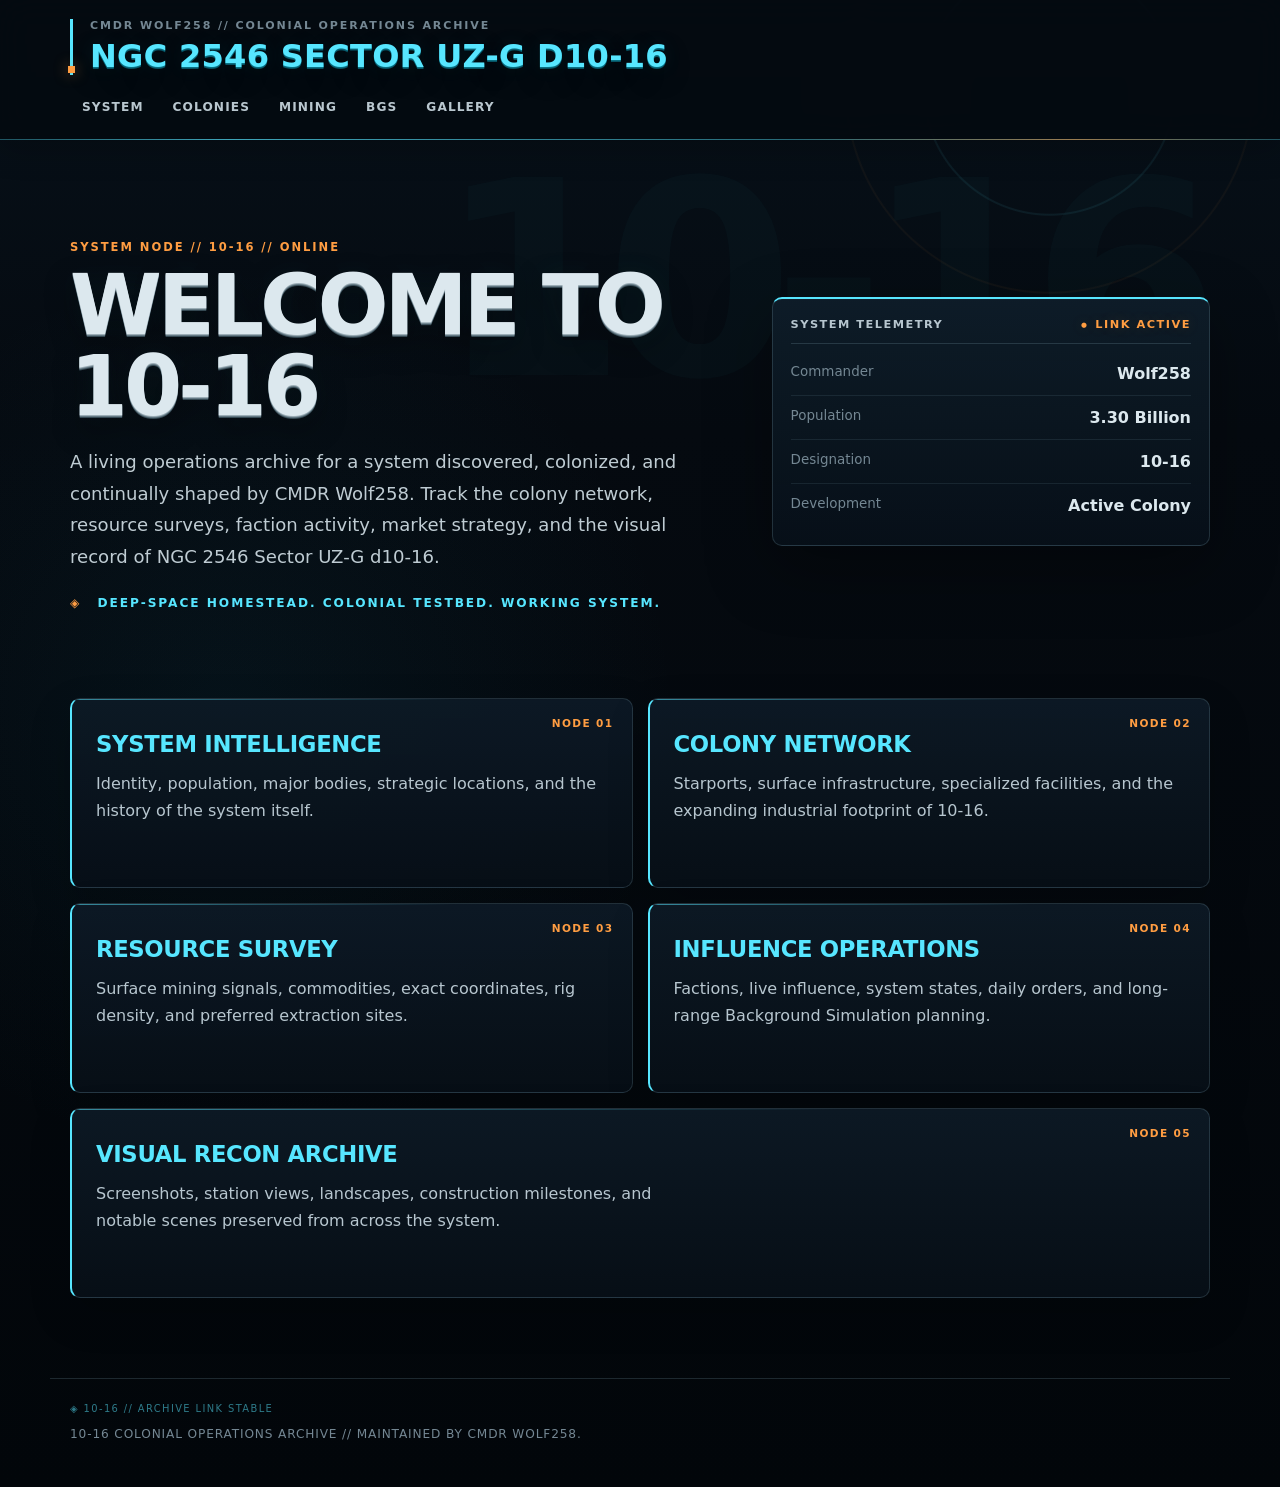
==== index.html @ cb67dd0a "Redesign 10-16 colonial operations archive" ====
<!DOCTYPE html>
<html lang="en">
<head>
  <meta charset="UTF-8">
  <meta name="viewport" content="width=device-width, initial-scale=1.0, viewport-fit=cover">
  <meta name="theme-color" content="#050a10">

  <title>10-16 Colonial Operations Archive</title>

  <link rel="stylesheet" href="styles.css">
</head>

<body class="page-home">

  <header class="site-header">
    <div class="header-inner">

      <div class="title-block">
        <p class="eyebrow">CMDR WOLF258 // COLONIAL OPERATIONS ARCHIVE</p>
        <h1>NGC 2546 Sector UZ-G d10-16</h1>
      </div>

      <nav class="main-nav" aria-label="Primary navigation">
        <a href="system.html">System</a>
        <a href="colonies.html">Colonies</a>
        <a href="mining.html">Mining</a>
        <a href="bgs.html">BGS</a>
        <a href="gallery.html">Gallery</a>
      </nav>

    </div>
  </header>

  <main>

    <section class="hero">

      <div class="hero-copy">
        <p class="section-label">SYSTEM NODE // 10-16 // ONLINE</p>

        <h2>Welcome to 10-16</h2>

        <p class="hero-text">
          A living operations archive for a system discovered, colonized, and
          continually shaped by CMDR Wolf258. Track the colony network,
          resource surveys, faction activity, market strategy, and the visual
          record of NGC 2546 Sector UZ-G d10-16.
        </p>

        <p class="hero-subline">
          Deep-space homestead. Colonial testbed. Working system.
        </p>
      </div>

      <div class="system-panel">

        <div class="panel-heading">
          <span>System Telemetry</span>
          <span class="status-indicator">LINK ACTIVE</span>
        </div>

        <div class="system-stats">

          <div class="stat">
            <span class="stat-label">Commander</span>
            <span class="stat-value">Wolf258</span>
          </div>

          <div class="stat">
            <span class="stat-label">Population</span>
            <span class="stat-value live-population">Loading...</span>
          </div>

          <div class="stat">
            <span class="stat-label">Designation</span>
            <span class="stat-value">10-16</span>
          </div>

          <div class="stat">
            <span class="stat-label">Development</span>
            <span class="stat-value">Active Colony</span>
          </div>

        </div>

      </div>

    </section>

    <section class="archive-grid" aria-label="Archive sections">

      <a class="archive-card" href="system.html">
        <span class="card-code">NODE 01</span>
        <h3>System Intelligence</h3>
        <p>
          Identity, population, major bodies, strategic locations, and the
          history of the system itself.
        </p>
      </a>

      <a class="archive-card" href="colonies.html">
        <span class="card-code">NODE 02</span>
        <h3>Colony Network</h3>
        <p>
          Starports, surface infrastructure, specialized facilities, and the
          expanding industrial footprint of 10-16.
        </p>
      </a>

      <a class="archive-card" href="mining.html">
        <span class="card-code">NODE 03</span>
        <h3>Resource Survey</h3>
        <p>
          Surface mining signals, commodities, exact coordinates, rig density,
          and preferred extraction sites.
        </p>
      </a>

      <a class="archive-card" href="bgs.html">
        <span class="card-code">NODE 04</span>
        <h3>Influence Operations</h3>
        <p>
          Factions, live influence, system states, daily orders, and long-range
          Background Simulation planning.
        </p>
      </a>

      <a class="archive-card archive-card-wide" href="gallery.html">
        <span class="card-code">NODE 05</span>
        <h3>Visual Recon Archive</h3>
        <p>
          Screenshots, station views, landscapes, construction milestones, and
          notable scenes preserved from across the system.
        </p>
      </a>

    </section>

  </main>

  <footer>
    <p>
      10-16 Colonial Operations Archive // maintained by CMDR Wolf258.
    </p>
  </footer>

  <script src="script.js"></script>
</body>
</html>
---- styles.css ----
:root {
  --bg: #050a10;
  --bg-deep: #02060a;
  --bg-secondary: #08111a;
  --panel: rgba(9, 18, 28, 0.9);
  --panel-solid: #0a141f;
  --panel-light: #0f1d2a;

  --cyan: #57e6ff;
  --cyan-strong: #18c8e8;
  --cyan-deep: #0a6f84;
  --cyan-soft: rgba(87, 230, 255, 0.12);

  --accent-orange: #ff9d42;
  --accent-orange-soft: rgba(255, 157, 66, 0.13);

  --silver: #dce8ee;
  --text: #eef7fa;
  --text-soft: #b7c6cf;
  --text-dim: #748793;

  --border: rgba(150, 190, 208, 0.19);
  --border-strong: rgba(87, 230, 255, 0.34);

  --orange: var(--cyan);
  --orange-soft: var(--accent-orange);

  --max-width: 1180px;
  --radius: 10px;
  --shadow: 0 22px 65px rgba(0, 0, 0, 0.34);
}

* {
  box-sizing: border-box;
}

html {
  scroll-behavior: smooth;
  background: #000;
}

html,
body {
  margin: 0;
  min-height: 100%;
}

body {
  min-height: 100vh;
  min-height: 100dvh;
  overscroll-behavior: none;
  background:
    radial-gradient(circle at 82% 6%, transparent 0 124px, rgba(87, 230, 255, 0.07) 125px 126px, transparent 127px 202px, rgba(255, 157, 66, 0.045) 203px 204px, transparent 205px),
    radial-gradient(circle at 18% 48%, rgba(22, 117, 145, 0.09), transparent 28rem),
    linear-gradient(180deg, #07111a 0%, var(--bg) 430px, var(--bg-deep) 100%);
  color: var(--text);
  font-family: Inter, ui-sans-serif, system-ui, -apple-system, BlinkMacSystemFont, "Segoe UI", Arial, sans-serif;
  position: relative;
}

body::before {
  content: "";
  position: fixed;
  inset: 0;
  pointer-events: none;
  opacity: 0.28;
  background-image:
    linear-gradient(rgba(255, 255, 255, 0.018) 1px, transparent 1px),
    linear-gradient(90deg, rgba(255, 255, 255, 0.018) 1px, transparent 1px);
  background-size: 34px 34px;
  mask-image: linear-gradient(to bottom, #000 0%, rgba(0,0,0,.7) 58%, transparent 100%);
}

::selection {
  background: rgba(87, 230, 255, 0.24);
  color: #fff;
}

a {
  color: inherit;
}

button,
input,
select,
textarea {
  font: inherit;
}

.site-header,
main,
footer {
  position: relative;
  z-index: 1;
}

/* HEADER */

.site-header {
  position: sticky;
  top: 0;
  z-index: 50;
  background: rgba(4, 10, 16, 0.86);
  border-bottom: 1px solid var(--border-strong);
  backdrop-filter: blur(16px);
  box-shadow: 0 10px 30px rgba(0,0,0,.2);
  padding-left: env(safe-area-inset-left);
  padding-right: env(safe-area-inset-right);
}

.site-header::after {
  content: "";
  position: absolute;
  left: 0;
  right: 0;
  bottom: -1px;
  height: 1px;
  background: linear-gradient(90deg, transparent, var(--cyan) 18%, rgba(87,230,255,.25) 62%, var(--accent-orange) 84%, transparent);
  opacity: .55;
}

.header-inner {
  max-width: var(--max-width);
  margin: 0 auto;
  padding: 19px 20px 15px;
}

.title-block {
  position: relative;
  padding-left: 17px;
  border-left: 3px solid var(--cyan);
}

.title-block::before {
  content: "";
  position: absolute;
  width: 7px;
  height: 7px;
  left: -5px;
  bottom: 2px;
  background: var(--accent-orange);
  box-shadow: 0 0 14px rgba(255, 157, 66, .55);
}

.eyebrow {
  margin: 0 0 7px;
  color: var(--text-dim);
  font-size: 0.69rem;
  font-weight: 800;
  letter-spacing: 0.17em;
  text-transform: uppercase;
}

h1 {
  margin: 0;
  color: var(--cyan);
  font-size: clamp(1.35rem, 3.4vw, 2rem);
  font-weight: 850;
  line-height: 1.12;
  letter-spacing: 0.01em;
  text-transform: uppercase;
  text-shadow:
    0 1px 0 #0a7184,
    0 2px 0 #075263,
    0 9px 24px rgba(0, 0, 0, .42),
    0 0 22px rgba(87, 230, 255, .09);
}

/* NAVIGATION */

.main-nav {
  display: flex;
  gap: 5px;
  margin-top: 15px;
  overflow-x: auto;
  scrollbar-width: none;
}

.main-nav::-webkit-scrollbar {
  display: none;
}

.main-nav a {
  position: relative;
  flex: 0 0 auto;
  color: #b9c7cf;
  text-decoration: none;
  padding: 9px 11px;
  border: 1px solid transparent;
  border-radius: 6px;
  font-size: 0.76rem;
  font-weight: 800;
  letter-spacing: 0.09em;
  text-transform: uppercase;
  transition: color .18s ease, background .18s ease, border-color .18s ease, transform .18s ease;
}

.main-nav a:hover,
.main-nav a.active {
  color: var(--cyan);
  background: var(--cyan-soft);
  border-color: rgba(87, 230, 255, .15);
}

.main-nav a:hover {
  transform: translateY(-1px);
}

.main-nav a.active::after {
  content: "";
  position: absolute;
  left: 50%;
  bottom: 2px;
  width: 18px;
  height: 2px;
  transform: translateX(-50%);
  background: var(--accent-orange);
  box-shadow: 0 0 8px rgba(255,157,66,.4);
}

/* MAIN / HERO */

main {
  max-width: var(--max-width);
  margin: 0 auto;
  padding: 38px max(20px, env(safe-area-inset-right)) 24px max(20px, env(safe-area-inset-left));
}

.hero {
  position: relative;
  display: grid;
  grid-template-columns: 1.35fr 0.9fr;
  gap: clamp(24px, 4vw, 44px);
  align-items: stretch;
  padding: 24px 0 16px;
}

.hero::after {
  content: "10-16";
  position: absolute;
  right: 1%;
  top: -12px;
  z-index: -1;
  color: rgba(87, 230, 255, .022);
  font-size: clamp(7rem, 22vw, 17rem);
  line-height: .85;
  font-weight: 900;
  letter-spacing: -.08em;
  pointer-events: none;
}

.hero-copy {
  position: relative;
  padding: 38px 0 30px;
}

.section-label {
  margin: 0 0 11px;
  color: var(--accent-orange);
  font-size: 0.72rem;
  font-weight: 850;
  letter-spacing: 0.17em;
  text-transform: uppercase;
}

.hero h2,
.page-intro h2 {
  margin: 0 0 18px;
  color: var(--silver);
  font-weight: 900;
  letter-spacing: -0.045em;
  line-height: .98;
  text-transform: uppercase;
  text-shadow:
    0 1px 0 #9badb6,
    0 2px 0 #647984,
    0 3px 0 #354953,
    0 12px 30px rgba(0, 0, 0, .38),
    0 0 28px rgba(87, 230, 255, .05);
}

.hero h2 {
  font-size: clamp(2.6rem, 7vw, 5.2rem);
}

.hero-text {
  max-width: 760px;
  margin: 0;
  color: #bfccd3;
  font-size: clamp(1rem, 1.6vw, 1.13rem);
  line-height: 1.75;
}

.hero-subline {
  margin: 24px 0 0;
  color: var(--cyan);
  font-size: .76rem;
  font-weight: 850;
  letter-spacing: .16em;
  text-transform: uppercase;
}

.hero-subline::before {
  content: "◈";
  margin-right: 10px;
  color: var(--accent-orange);
}

/* TELEMETRY PANELS */

.system-panel,
.data-panel,
.orders-panel,
.mining-report-panel,
.admin-panel {
  position: relative;
  overflow: hidden;
  background:
    linear-gradient(180deg, rgba(14, 29, 41, .95), rgba(7, 16, 25, .94));
  border: 1px solid var(--border);
  border-top: 2px solid var(--cyan);
  border-radius: var(--radius);
  box-shadow: var(--shadow), inset 0 1px 0 rgba(255,255,255,.025);
}

.system-panel::before,
.data-panel::before,
.orders-panel::before,
.mining-report-panel::before,
.admin-panel::before {
  content: "";
  position: absolute;
  inset: 0;
  pointer-events: none;
  background: linear-gradient(90deg, transparent, rgba(87,230,255,.025), transparent);
  transform: translateX(-100%);
  animation: scanSweep 11s linear infinite;
}

@keyframes scanSweep {
  0%, 72% { transform: translateX(-100%); }
  100% { transform: translateX(100%); }
}

.system-panel {
  padding: 18px;
  align-self: center;
}

.data-panel {
  padding: 19px;
  margin-bottom: 34px;
}

.panel-heading {
  display: flex;
  justify-content: space-between;
  align-items: center;
  gap: 20px;
  padding-bottom: 12px;
  margin-bottom: 8px;
  border-bottom: 1px solid var(--border);
  color: var(--text-soft);
  font-size: 0.71rem;
  font-weight: 850;
  letter-spacing: 0.13em;
  text-transform: uppercase;
}

.status-indicator,
.orders-status {
  color: var(--accent-orange);
  font-weight: 900;
  text-shadow: 0 0 14px rgba(255,157,66,.18);
}

.status-indicator::before,
.orders-status::before {
  content: "●";
  margin-right: 7px;
  font-size: .6em;
  vertical-align: 1px;
}

.system-stats {
  display: grid;
}

.stat {
  display: flex;
  justify-content: space-between;
  gap: 20px;
  padding: 12px 0;
  border-bottom: 1px solid rgba(150, 190, 208, .11);
}

.stat:last-child {
  border-bottom: none;
}

.stat-label {
  color: var(--text-dim);
  font-size: .84rem;
}

.stat-value {
  color: var(--silver);
  text-align: right;
  font-weight: 700;
}

/* HOME ARCHIVE NODES */

.archive-grid {
  display: grid;
  grid-template-columns: repeat(2, minmax(0, 1fr));
  gap: 15px;
  margin-top: 42px;
}

.archive-card,
.location-card,
.commodity-card,
.faction-card,
.gallery-card {
  position: relative;
  background:
    linear-gradient(180deg, rgba(13, 26, 38, .93), rgba(7, 15, 23, .95));
  border: 1px solid var(--border);
  border-left: 2px solid var(--cyan);
  border-radius: var(--radius);
  box-shadow: 0 16px 42px rgba(0,0,0,.18);
  overflow: hidden;
}

.archive-card::before,
.location-card::before,
.commodity-card::before,
.faction-card::before,
.gallery-card::before {
  content: "";
  position: absolute;
  left: 0;
  top: 0;
  width: 68%;
  height: 1px;
  background: linear-gradient(90deg, var(--cyan), transparent);
  opacity: .55;
}

.archive-card {
  min-height: 190px;
  display: block;
  padding: 24px;
  color: inherit;
  text-decoration: none;
  transition: transform .18s ease, border-color .18s ease, background .18s ease, box-shadow .18s ease;
}

.archive-card:hover {
  transform: translateY(-3px);
  border-color: rgba(87,230,255,.34);
  background: linear-gradient(180deg, rgba(16, 34, 48, .96), rgba(8, 18, 27, .98));
  box-shadow: 0 22px 50px rgba(0,0,0,.3), 0 0 28px rgba(87,230,255,.035);
}

.archive-card-wide {
  grid-column: 1 / -1;
}

.card-code {
  position: absolute;
  top: 18px;
  right: 18px;
  color: var(--accent-orange);
  font-size: 0.66rem;
  font-weight: 900;
  letter-spacing: 0.13em;
}

.archive-card h3 {
  margin: 8px 0 14px;
  color: var(--cyan);
  font-size: 1.42rem;
  letter-spacing: -.015em;
  text-transform: uppercase;
}

.archive-card p {
  margin: 0;
  max-width: 570px;
  color: var(--text-soft);
  line-height: 1.65;
}

/* CONTENT PAGES */

.page-intro {
  position: relative;
  max-width: 920px;
  margin: 12px 0 38px;
  padding: 18px 0 26px;
}

.page-intro::after {
  content: "";
  position: absolute;
  left: 0;
  bottom: 0;
  width: min(420px, 70%);
  height: 1px;
  background: linear-gradient(90deg, var(--cyan), rgba(87,230,255,.08), transparent);
}

.page-intro h2 {
  font-size: clamp(2.45rem, 6vw, 4.7rem);
}

.content-section {
  padding: 31px 0;
  border-top: 1px solid var(--border);
}

.section-heading {
  display: flex;
  align-items: baseline;
  gap: 14px;
  margin-bottom: 17px;
}

.section-heading span {
  color: var(--accent-orange);
  font-size: 0.69rem;
  font-weight: 900;
  letter-spacing: 0.16em;
}

.section-heading h3 {
  margin: 0;
  color: var(--cyan);
  font-size: clamp(1.35rem, 2.6vw, 1.75rem);
  letter-spacing: -.01em;
  text-transform: uppercase;
}

.content-section > p {
  max-width: 880px;
  color: var(--text-soft);
  line-height: 1.76;
}

.location-grid,
.commodity-grid,
.faction-grid,
.gallery-grid {
  display: grid;
  grid-template-columns: repeat(2, minmax(0, 1fr));
  gap: 15px;
}

.location-card,
.commodity-card,
.faction-card {
  padding: 19px;
}

.location-type,
.faction-role {
  margin: 0 0 8px;
  color: var(--accent-orange);
  font-size: 0.66rem;
  font-weight: 850;
  letter-spacing: 0.14em;
  text-transform: uppercase;
}

.location-card h4,
.commodity-card h4,
.faction-card h4,
.gallery-info h4 {
  margin: 0 0 10px;
  color: var(--cyan);
  font-size: 1.2rem;
}

.location-card p:last-child,
.commodity-card p,
.gallery-info p:last-child {
  color: var(--text-soft);
  line-height: 1.58;
}

.back-link {
  display: inline-flex;
  align-items: center;
  gap: 8px;
  margin: 32px 0 12px;
  color: var(--cyan);
  text-decoration: none;
  font-size: .78rem;
  font-weight: 850;
  letter-spacing: .08em;
  text-transform: uppercase;
}

.back-link:hover {
  color: var(--accent-orange);
}

/* FOOTER */

footer {
  max-width: var(--max-width);
  margin: 56px auto 0;
  padding: 24px max(20px, env(safe-area-inset-right)) calc(34px + env(safe-area-inset-bottom)) max(20px, env(safe-area-inset-left));
  border-top: 1px solid var(--border);
  color: var(--text-dim);
  font-size: 0.76rem;
  letter-spacing: .07em;
  text-transform: uppercase;
}

footer::before {
  content: "◈ 10-16 // ARCHIVE LINK STABLE";
  display: block;
  margin-bottom: 7px;
  color: rgba(87,230,255,.52);
  font-size: .62rem;
  letter-spacing: .14em;
}

/* GALLERY */

.gallery-card {
  border-left-width: 1px;
  transition: transform .18s ease, border-color .18s ease;
}

.gallery-card:hover {
  transform: translateY(-2px);
  border-color: rgba(87,230,255,.3);
}

.gallery-card a {
  display: block;
  overflow: hidden;
}

.gallery-image {
  display: block;
  width: 100%;
  height: auto;
  object-fit: contain;
  border-bottom: 1px solid var(--border);
  transition: transform .45s ease, filter .3s ease;
}

.gallery-card:hover .gallery-image {
  transform: scale(1.012);
  filter: saturate(1.06) contrast(1.03);
}

.gallery-placeholder {
  min-height: 220px;
  display: flex;
  align-items: center;
  justify-content: center;
  background:
    linear-gradient(135deg, rgba(87,230,255,.035), transparent 56%),
    repeating-linear-gradient(0deg, rgba(255,255,255,.018) 0 1px, transparent 1px 18px),
    #09131d;
  border-bottom: 1px solid var(--border);
  color: var(--text-dim);
  font-size: 0.7rem;
  font-weight: 800;
  letter-spacing: 0.15em;
}

.gallery-placeholder span::before {
  content: "[ ";
  color: var(--cyan);
}

.gallery-placeholder span::after {
  content: " ]";
  color: var(--accent-orange);
}

.gallery-info {
  padding: 18px;
}

/* DAILY BGS ORDERS */

.orders-panel {
  margin: 34px 0;
  padding: 22px;
  border-top-color: var(--accent-orange);
}

.orders-header {
  display: flex;
  justify-content: space-between;
  align-items: flex-start;
  gap: 20px;
  padding-bottom: 16px;
  margin-bottom: 16px;
  border-bottom: 1px solid var(--border);
}

.orders-label {
  margin: 0 0 6px;
  color: var(--text-dim);
  font-size: 0.67rem;
  font-weight: 800;
  letter-spacing: 0.15em;
}

.orders-header h3 {
  margin: 0;
  color: var(--cyan);
  font-size: 1.65rem;
  text-transform: uppercase;
}

.orders-list {
  list-style: none;
  margin: 0;
  padding: 0;
}

.orders-list li {
  position: relative;
  padding: 13px 0 13px 25px;
  color: var(--silver);
  border-bottom: 1px solid rgba(150,190,208,.11);
  line-height: 1.5;
}

.orders-list li:last-child {
  border-bottom: none;
}

.orders-list li::before {
  content: "◆";
  position: absolute;
  left: 0;
  color: var(--accent-orange);
  font-size: .65em;
  top: 17px;
}

.orders-footer {
  display: flex;
  justify-content: space-between;
  gap: 20px;
  margin-top: 18px;
  padding-top: 14px;
  border-top: 1px solid var(--border);
  color: var(--text-dim);
  font-size: 0.66rem;
  letter-spacing: 0.11em;
}

/* LIVE FACTION ROSTER */

.faction-card.controlling {
  border-color: rgba(255,157,66,.34);
  border-left: 2px solid var(--accent-orange);
  box-shadow: 0 16px 42px rgba(0,0,0,.18), 0 0 24px rgba(255,157,66,.025);
}

.faction-details {
  display: grid;
  gap: 8px;
}

.faction-detail {
  display: flex;
  justify-content: space-between;
  gap: 20px;
  padding-top: 8px;
  border-top: 1px solid rgba(150,190,208,.1);
}

.faction-detail-label {
  color: var(--text-dim);
}

.faction-detail-value {
  color: var(--silver);
  text-align: right;
}

.faction-loading {
  color: var(--text-dim);
}

/* DATA FRESHNESS */

.data-age {
  display: flex;
  justify-content: space-between;
  gap: 20px;
  margin: -20px 0 30px;
  padding: 10px 4px;
  color: var(--text-dim);
  font-size: 0.68rem;
  letter-spacing: 0.09em;
}

.data-age-label {
  color: var(--accent-orange);
  font-weight: 800;
}

/* MINING TOOLS */

.mining-tools {
  display: grid;
  grid-template-columns: 1fr 240px;
  gap: 14px;
  margin-bottom: 20px;
}

.mining-tool-group {
  display: grid;
  gap: 7px;
}

.mining-search-label {
  color: var(--text-dim);
  font-size: 0.68rem;
  font-weight: 850;
  letter-spacing: 0.13em;
}

.mining-search,
.mining-filter {
  width: 100%;
  background: rgba(7,16,25,.9);
  border: 1px solid var(--border);
  border-left: 2px solid var(--cyan);
  padding: 12px 13px;
  color: var(--text);
  border-radius: 6px;
  appearance: none;
  -webkit-appearance: none;
}

.mining-search::placeholder {
  color: var(--text-dim);
}

.mining-search:focus,
.mining-filter:focus {
  outline: 1px solid var(--cyan);
  outline-offset: 1px;
  border-color: rgba(87,230,255,.38);
}

.mining-filter {
  cursor: pointer;
}

.mining-results-status {
  color: var(--text-dim);
  font-size: .78rem;
  letter-spacing: .04em;
}

.mining-group-commodity,
.mining-body-group {
  grid-column: 1 / -1;
  width: 100%;
}

.mining-group-commodity {
  margin: 1rem 0 1.5rem;
  font-size: 0.72rem;
  font-weight: 900;
  letter-spacing: 0.2em;
  text-transform: uppercase;
  color: var(--accent-orange);
}

.mining-body-group {
  margin: 0 0 2.6rem;
}

.mining-body-heading {
  margin: 0 0 0.75rem;
  padding: 0.75rem 0.9rem;
  font-size: 1.18rem;
  letter-spacing: 0.04em;
  color: var(--cyan);
  border-left: 2px solid var(--cyan);
  border-bottom: 1px solid var(--border);
  background: rgba(87,230,255,.025);
  text-transform: uppercase;
}

.mining-signal-group {
  margin: 0 0 1.15rem;
  padding: 0.85rem 1rem 0.95rem;
  border: 1px solid var(--border);
  border-radius: 7px;
  background: rgba(8,17,26,.7);
}

.mining-signal-heading {
  margin: 0 0 0.7rem;
  padding-bottom: 0.45rem;
  font-size: 0.78rem;
  letter-spacing: 0.13em;
  text-transform: uppercase;
  color: var(--text-dim);
  border-bottom: 1px solid var(--border);
}

.mining-location-row {
  margin: 0;
  padding: 0.75rem 0;
  border: none;
  border-bottom: 1px solid rgba(255,255,255,.055);
  background: transparent;
}

.mining-location-row:last-child {
  border-bottom: none;
}

.mining-location-row.primary {
  margin: 0.2rem 0 0.35rem;
  padding: 0.85rem 0.95rem;
  border-left: 2px solid var(--accent-orange);
  background: linear-gradient(90deg, rgba(255,157,66,.09), rgba(87,230,255,.025));
}

.mining-location-row p {
  margin: 0.18rem 0;
}

.mining-location-rigs {
  font-weight: 750;
  font-size: 0.94rem;
}

.mining-location-row.primary .mining-location-rigs {
  color: var(--accent-orange);
  letter-spacing: 0.035em;
}

.mining-location-row.primary .mining-location-rigs::before {
  content: "◆";
  margin-right: 0.45rem;
}

.mining-location-coordinates,
.mining-coordinates {
  font-family: ui-monospace, SFMono-Regular, Consolas, "Liberation Mono", monospace;
  color: var(--silver);
  font-size: 0.9rem;
}

.mining-location-notes,
.mining-site-count {
  color: var(--text-dim);
  font-size: 0.84rem;
}

.mining-coordinate-line {
  display: flex;
  align-items: center;
  gap: 0.5rem;
}

.copy-coordinates-button {
  margin-left: 0.25rem;
  padding: 0.12rem 0.24rem;
  border: none;
  background: transparent;
  color: var(--text-dim);
  font-size: 0.95rem;
  line-height: 1;
  cursor: pointer;
  opacity: 0.65;
  flex-shrink: 0;
}

.copy-coordinates-button:hover {
  opacity: 1;
  color: var(--cyan);
}

/* COMMODITY MARKET SUMMARY */

.commodity-card {
  cursor: pointer;
  transition: transform .18s ease, border-color .18s ease;
}

.commodity-card:hover {
  transform: translateY(-2px);
  border-color: rgba(87,230,255,.3);
}

.commodity-market {
  margin-top: 16px;
  padding-top: 14px;
  border-top: 1px solid rgba(150,190,208,.12);
}

.commodity-market-label {
  margin: 0 0 6px;
  color: var(--text-dim);
  font-size: 0.65rem;
  font-weight: 850;
  letter-spacing: 0.13em;
}

.commodity-card .commodity-market-price {
  margin: 0.2rem 0 0.15rem;
  font-size: 1.12rem;
  font-weight: 800;
  color: var(--accent-orange);
}

.commodity-card .commodity-market-station {
  margin: 0.1rem 0;
  color: var(--silver);
  font-weight: 650;
}

.commodity-market-demand,
.commodity-market-age {
  color: var(--text-dim);
  font-size: 0.87rem;
}

.commodity-market-age.stale {
  color: var(--accent-orange);
  font-weight: 800;
  text-transform: uppercase;
}

/* MINING SUBMISSION / ADMIN OVERRIDES */

#submit-mining-report {
  scroll-margin-top: 150px;
}

body .mining-quick-actions {
  margin-top: 22px;
}

body .mining-jump-button,
body .mining-login-button,
body .mining-logout-button,
body .admin-login-button {
  border-radius: 6px;
  border-color: rgba(87,230,255,.34);
  color: var(--cyan);
  background: rgba(87,230,255,.045);
  box-shadow: inset 0 0 0 1px rgba(255,255,255,.012);
}

body .mining-jump-button:hover,
body .mining-login-button:hover,
body .mining-logout-button:hover,
body .admin-login-button:hover {
  background: rgba(87,230,255,.1);
}

body .mining-report-panel,
body .admin-panel {
  border-top-color: var(--cyan);
}

body .mining-auth-panel,
body .admin-auth-row {
  border-color: var(--border);
  background: rgba(87,230,255,.025);
  border-radius: 7px;
}

body .mining-auth-copy strong,
body .admin-note strong {
  color: var(--cyan);
}

body .mining-report-field input,
body .mining-report-field select,
body .mining-report-field textarea,
body .admin-field input,
body .admin-field select,
body .admin-field textarea {
  border-color: var(--border);
  background: rgba(5,12,19,.9);
  color: var(--text);
  border-radius: 5px;
}

body .mining-report-field input:focus,
body .mining-report-field select:focus,
body .mining-report-field textarea:focus,
body .admin-field input:focus,
body .admin-field select:focus,
body .admin-field textarea:focus {
  outline-color: var(--cyan);
  border-color: var(--cyan);
}

body .mining-report-submit,
body .admin-button:not(.secondary):not(.danger) {
  border-color: var(--accent-orange);
  background: var(--accent-orange);
  color: #071019;
  border-radius: 6px;
  box-shadow: 0 0 22px rgba(255,157,66,.09);
}

body .mining-report-submit:hover,
body .admin-button:not(.secondary):not(.danger):hover {
  background: #ffad5c;
}

body .admin-button.secondary {
  border-color: rgba(87,230,255,.34);
  color: var(--cyan);
  background: rgba(87,230,255,.045);
  border-radius: 6px;
}

body .report-card {
  background: linear-gradient(180deg, rgba(13,26,38,.93), rgba(7,15,23,.95));
  border-color: var(--border);
  border-left-color: var(--cyan);
  border-radius: 8px;
}

body .report-title {
  color: var(--cyan);
}

/* SMALL SCREEN */

@media (max-width: 820px) {
  .hero {
    grid-template-columns: 1fr;
    gap: 15px;
  }

  .hero-copy {
    padding: 20px 0 6px;
  }

  .archive-grid,
  .location-grid,
  .commodity-grid,
  .faction-grid,
  .gallery-grid {
    grid-template-columns: 1fr;
  }

  .archive-card-wide {
    grid-column: auto;
  }

  .mining-tools {
    grid-template-columns: 1fr;
  }
}

@media (max-width: 720px) {
  .header-inner {
    padding: 16px 16px 11px;
  }

  .title-block {
    padding-left: 12px;
  }

  .eyebrow {
    font-size: 0.61rem;
  }

  .main-nav {
    margin-top: 12px;
  }

  .main-nav a {
    padding: 7px 9px;
    font-size: 0.72rem;
  }

  main {
    padding-top: 22px;
  }

  .hero h2,
  .page-intro h2 {
    letter-spacing: -.035em;
  }

  .hero-text {
    font-size: 1rem;
    line-height: 1.65;
  }

  .system-panel,
  .data-panel,
  .orders-panel {
    padding: 16px;
  }

  .content-section {
    padding: 24px 0;
  }

  .orders-header {
    gap: 10px;
  }

  .orders-footer {
    display: block;
  }

  #orders-updated {
    display: block;
    margin-top: 6px;
  }

  .data-age {
    display: block;
  }

  #system-data-age {
    display: block;
    margin-top: 5px;
  }

  .stat {
    gap: 12px;
  }

  .archive-card {
    min-height: auto;
    padding: 20px;
  }

  .gallery-placeholder {
    min-height: 180px;
  }
}

@media (prefers-reduced-motion: reduce) {
  *,
  *::before,
  *::after {
    scroll-behavior: auto !important;
    animation-duration: .01ms !important;
    animation-iteration-count: 1 !important;
    transition-duration: .01ms !important;
  }
}
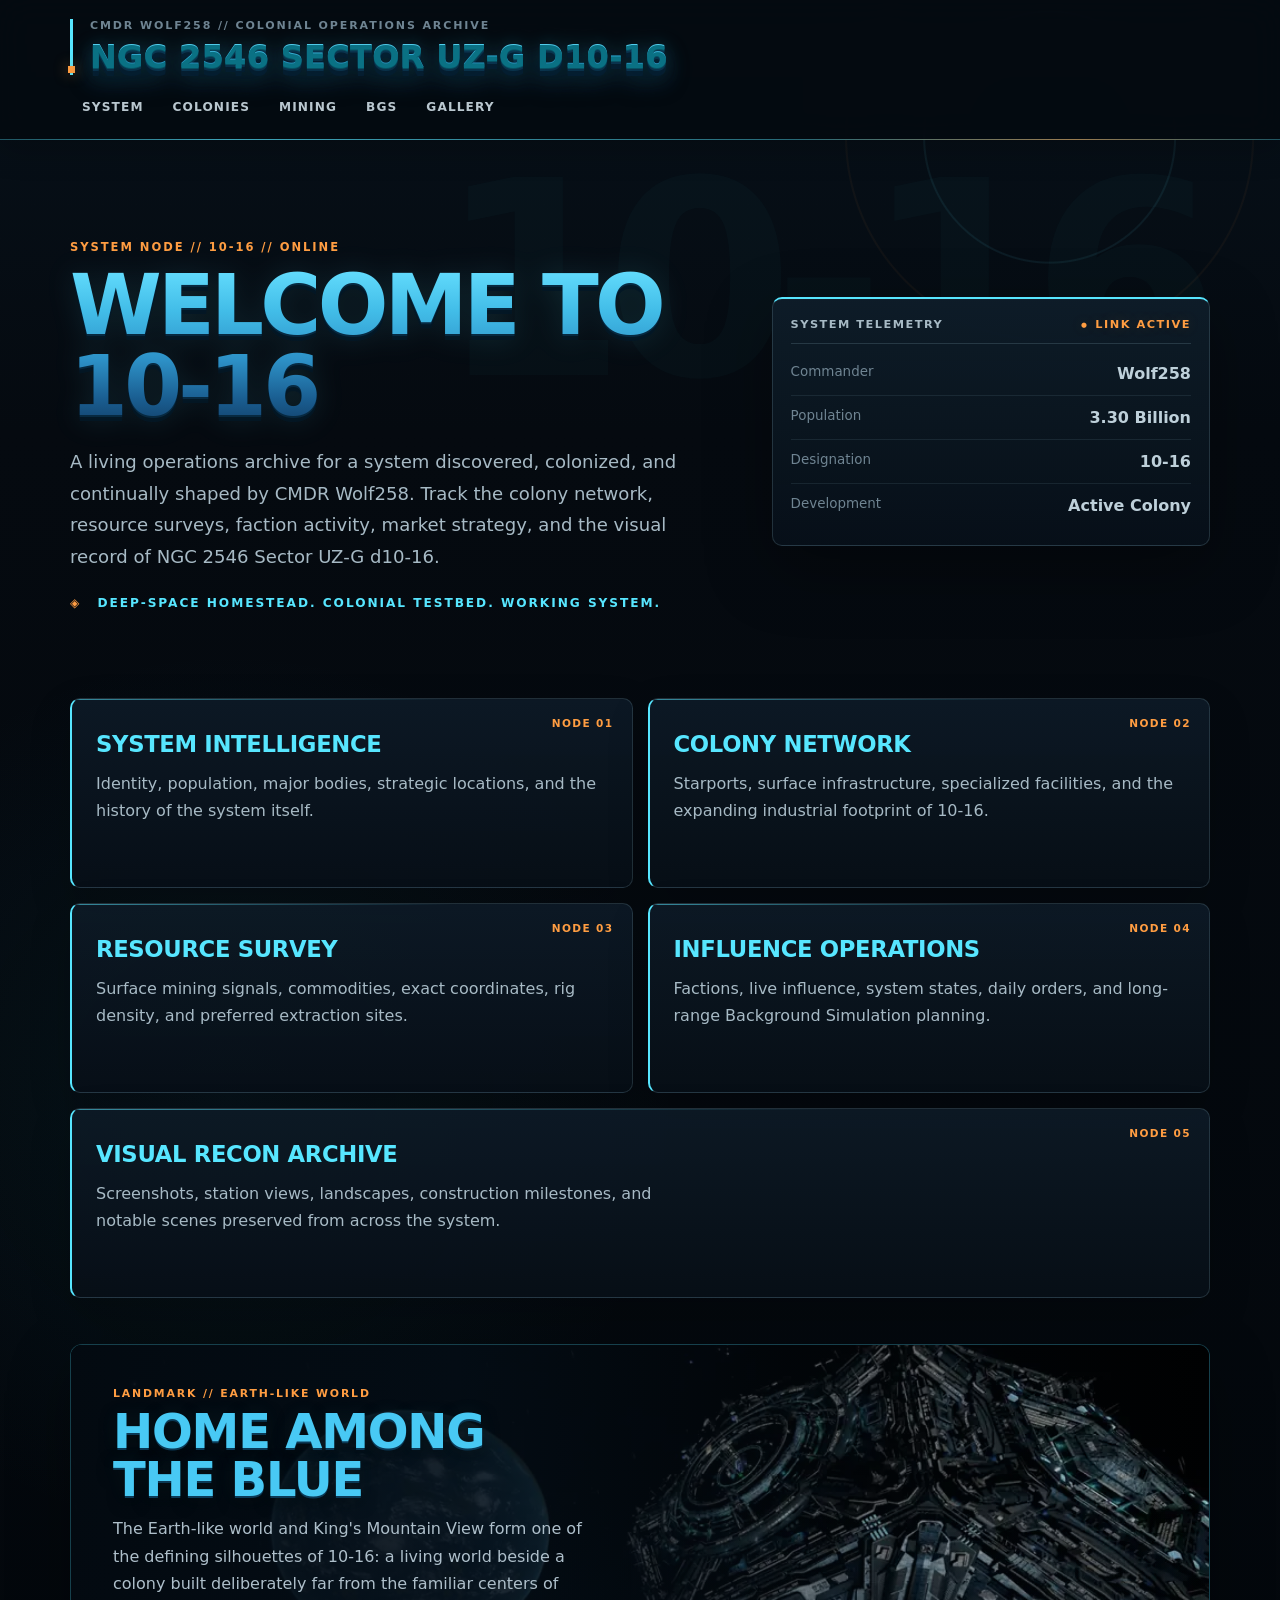
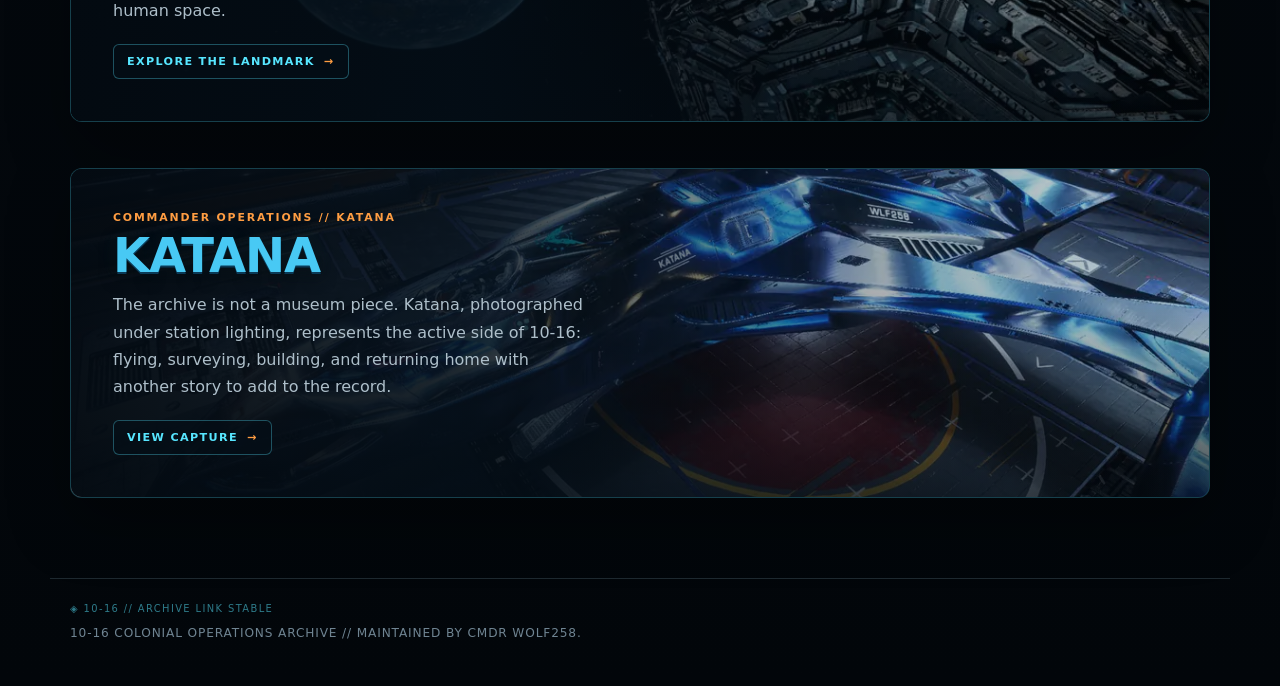
==== commit 62bcd2bc: "Polish 10-16 visual design and add featured system imagery" ====
--- a/index.html
+++ b/index.html
@@ -8,6 +8,7 @@
   <title>10-16 Colonial Operations Archive</title>
 
   <link rel="stylesheet" href="styles.css">
+  <link rel="stylesheet" href="visual-polish.css">
 </head>
 
 <body class="page-home">
@@ -136,6 +137,36 @@
 
     </section>
 
+    <section class="cinematic-band system-spotlight" aria-label="King's Mountain View and the Earth-like world">
+      <div class="cinematic-copy">
+        <p class="cinematic-kicker">LANDMARK // EARTH-LIKE WORLD</p>
+        <h3>Home Among the Blue</h3>
+        <p>
+          The Earth-like world and King's Mountain View form one of the defining
+          silhouettes of 10-16: a living world beside a colony built deliberately
+          far from the familiar centers of human space.
+        </p>
+        <div class="cinematic-actions">
+          <a class="cinematic-link" href="system.html#kings-mountain-view">Explore the landmark</a>
+        </div>
+      </div>
+    </section>
+
+    <section class="cinematic-band katana-spotlight" aria-label="Katana under station lighting">
+      <div class="cinematic-copy">
+        <p class="cinematic-kicker">COMMANDER OPERATIONS // KATANA</p>
+        <h3>Katana</h3>
+        <p>
+          The archive is not a museum piece. Katana, photographed under station
+          lighting, represents the active side of 10-16: flying, surveying,
+          building, and returning home with another story to add to the record.
+        </p>
+        <div class="cinematic-actions">
+          <a class="cinematic-link" href="gallery.html#katana">View capture</a>
+        </div>
+      </div>
+    </section>
+
   </main>
 
   <footer>
--- a/visual-polish.css
+++ b/visual-polish.css
@@ -0,0 +1,360 @@
+:root {
+  --text: #c7d7df;
+  --text-soft: #a7bac5;
+  --text-dim: #6f8492;
+  --silver: #bed0da;
+}
+
+/* SECOND-PASS COLOR DEPTH */
+
+h1 {
+  color: #43bee9;
+  background: linear-gradient(180deg, #69e6ff 0%, #34b7e4 48%, #2278aa 100%);
+  -webkit-background-clip: text;
+  background-clip: text;
+  -webkit-text-fill-color: transparent;
+  filter:
+    drop-shadow(0 2px 0 #0b3854)
+    drop-shadow(0 5px 0 #061f32)
+    drop-shadow(0 0 10px rgba(87, 230, 255, .15));
+}
+
+.hero h2,
+.page-intro h2 {
+  color: #3ea8d5;
+  background: linear-gradient(
+    180deg,
+    #66dfff 0%,
+    #42bde8 28%,
+    #2d91c7 58%,
+    #1a5e91 82%,
+    #123f68 100%
+  );
+  -webkit-background-clip: text;
+  background-clip: text;
+  -webkit-text-fill-color: transparent;
+  text-shadow: none;
+  filter:
+    drop-shadow(0 2px 0 rgba(7, 42, 66, .95))
+    drop-shadow(0 4px 0 rgba(3, 24, 39, .88))
+    drop-shadow(0 0 14px rgba(87, 230, 255, .11));
+}
+
+.hero-text,
+.content-section > p,
+.archive-card p,
+.location-card p:last-child,
+.gallery-info p:last-child {
+  color: var(--text-soft);
+}
+
+.stat-value,
+.orders-list li,
+.faction-detail-value,
+.mining-location-coordinates,
+.mining-coordinates {
+  color: var(--silver);
+}
+
+/* CINEMATIC IMAGE BANDS */
+
+.cinematic-band {
+  position: relative;
+  min-height: 330px;
+  margin: 46px 0 0;
+  display: flex;
+  align-items: flex-end;
+  overflow: hidden;
+  border: 1px solid rgba(87, 230, 255, .22);
+  border-radius: 12px;
+  background-color: #041019;
+  box-shadow: 0 24px 60px rgba(0,0,0,.34);
+  isolation: isolate;
+}
+
+.cinematic-band::before {
+  content: "";
+  position: absolute;
+  inset: 0;
+  z-index: -1;
+  background-size: cover;
+  background-repeat: no-repeat;
+  transition: transform .65s ease, filter .65s ease;
+}
+
+.cinematic-band::after {
+  content: "";
+  position: absolute;
+  inset: 0;
+  z-index: -1;
+  background:
+    linear-gradient(90deg, rgba(3, 10, 17, .97) 0%, rgba(4, 14, 23, .86) 34%, rgba(4, 13, 22, .38) 63%, rgba(2, 7, 12, .16) 100%),
+    linear-gradient(0deg, rgba(2,7,12,.68), transparent 58%);
+}
+
+.cinematic-band:hover::before {
+  transform: scale(1.015);
+  filter: saturate(1.06) contrast(1.03);
+}
+
+.system-spotlight::before {
+  background-image: url("images/gallery/kings-mountain-view-elw.webp");
+  background-position: center center;
+}
+
+.katana-spotlight::before {
+  background-image: url("images/gallery/katana.webp");
+  background-position: center 48%;
+}
+
+.cinematic-copy {
+  position: relative;
+  width: min(560px, 72%);
+  padding: clamp(24px, 4vw, 42px);
+}
+
+.cinematic-kicker {
+  margin: 0 0 7px;
+  color: var(--accent-orange);
+  font-size: .68rem;
+  font-weight: 900;
+  letter-spacing: .17em;
+  text-transform: uppercase;
+}
+
+.cinematic-copy h3 {
+  margin: 0 0 12px;
+  color: #48c9f4;
+  font-size: clamp(1.8rem, 4vw, 3rem);
+  line-height: 1;
+  letter-spacing: -.025em;
+  text-transform: uppercase;
+  text-shadow:
+    0 2px 0 #0b3955,
+    0 5px 16px rgba(0,0,0,.55),
+    0 0 18px rgba(87,230,255,.08);
+}
+
+.cinematic-copy p:not(.cinematic-kicker) {
+  margin: 0;
+  color: #aebfca;
+  line-height: 1.7;
+}
+
+.cinematic-actions {
+  display: flex;
+  flex-wrap: wrap;
+  gap: 10px;
+  margin-top: 20px;
+}
+
+.cinematic-link {
+  display: inline-flex;
+  align-items: center;
+  gap: 9px;
+  padding: 10px 13px;
+  border: 1px solid rgba(87,230,255,.32);
+  border-radius: 6px;
+  color: var(--cyan);
+  background: rgba(4,14,23,.58);
+  text-decoration: none;
+  font-size: .7rem;
+  font-weight: 900;
+  letter-spacing: .12em;
+  text-transform: uppercase;
+}
+
+.cinematic-link::after {
+  content: "→";
+  color: var(--accent-orange);
+}
+
+.cinematic-link:hover {
+  background: rgba(87,230,255,.08);
+  border-color: rgba(87,230,255,.5);
+}
+
+/* SYSTEM / COLONY LANDMARK */
+
+.landmark-panel {
+  position: relative;
+  margin: 8px 0 42px;
+  min-height: 360px;
+  overflow: hidden;
+  border: 1px solid var(--border);
+  border-radius: 12px;
+  background: #040b11;
+  box-shadow: 0 20px 55px rgba(0,0,0,.28);
+}
+
+.landmark-panel img {
+  width: 100%;
+  height: 100%;
+  min-height: 360px;
+  object-fit: cover;
+  object-position: center center;
+  display: block;
+  filter: brightness(.72) saturate(.93) contrast(1.04);
+}
+
+.landmark-overlay {
+  position: absolute;
+  inset: 0;
+  display: flex;
+  align-items: flex-end;
+  padding: clamp(22px, 4vw, 38px);
+  background:
+    linear-gradient(90deg, rgba(2,8,13,.96), rgba(3,10,17,.65) 42%, rgba(2,7,12,.10) 73%),
+    linear-gradient(0deg, rgba(2,7,12,.72), transparent 54%);
+}
+
+.landmark-copy {
+  max-width: 520px;
+}
+
+.landmark-copy h3 {
+  margin: 0 0 10px;
+  color: #45c5ef;
+  font-size: clamp(1.6rem, 3.5vw, 2.5rem);
+  line-height: 1.05;
+  text-transform: uppercase;
+  text-shadow: 0 2px 0 #0c3852, 0 8px 22px rgba(0,0,0,.5);
+}
+
+.landmark-copy p:last-child {
+  margin-bottom: 0;
+  color: #aebfca;
+  line-height: 1.67;
+}
+
+.location-card-featured {
+  grid-column: 1 / -1;
+  min-height: 270px;
+  padding: 0;
+  background:
+    linear-gradient(90deg, rgba(3,10,17,.98) 0%, rgba(4,13,22,.82) 40%, rgba(3,9,15,.26) 72%),
+    url("images/gallery/kings-mountain-view-elw.webp") center center / cover no-repeat;
+}
+
+.location-card-featured .featured-card-copy {
+  width: min(540px, 72%);
+  padding: clamp(22px, 4vw, 34px);
+}
+
+/* GALLERY SECOND PASS */
+
+.gallery-card.gallery-featured {
+  grid-column: 1 / -1;
+}
+
+.gallery-card.gallery-featured .gallery-image {
+  width: 100%;
+  height: clamp(280px, 42vw, 500px);
+  object-fit: cover;
+}
+
+.gallery-card.gallery-featured.kmv-gallery .gallery-image {
+  object-position: center center;
+}
+
+.gallery-card.gallery-featured.katana-gallery .gallery-image {
+  object-position: center 46%;
+}
+
+.gallery-card.gallery-featured .gallery-info {
+  display: grid;
+  grid-template-columns: minmax(0, .7fr) minmax(0, 1.3fr);
+  gap: 24px;
+  align-items: start;
+  padding: 22px;
+}
+
+.gallery-card.gallery-featured .gallery-info h4 {
+  margin-bottom: 0;
+  font-size: 1.45rem;
+}
+
+.gallery-card.gallery-featured .gallery-info p:last-child {
+  margin: 0;
+}
+
+/* COMFORT / NIGHT-VIEW TUNING */
+
+body {
+  color: var(--text);
+}
+
+.panel-heading,
+.stat-label,
+.eyebrow,
+.card-code,
+.location-type,
+.faction-role,
+.gallery-placeholder,
+footer {
+  text-shadow: none;
+}
+
+@media (max-width: 820px) {
+  .cinematic-band {
+    min-height: 440px;
+    align-items: flex-end;
+  }
+
+  .cinematic-band::after {
+    background:
+      linear-gradient(0deg, rgba(2,7,12,.98) 0%, rgba(3,10,17,.86) 46%, rgba(2,7,12,.18) 78%, rgba(2,7,12,.05) 100%);
+  }
+
+  .cinematic-copy,
+  .location-card-featured .featured-card-copy {
+    width: 100%;
+  }
+
+  .system-spotlight::before {
+    background-position: 57% center;
+  }
+
+  .katana-spotlight::before {
+    background-position: 61% center;
+  }
+
+  .landmark-panel,
+  .landmark-panel img {
+    min-height: 430px;
+  }
+
+  .landmark-overlay {
+    align-items: flex-end;
+    background:
+      linear-gradient(0deg, rgba(2,7,12,.98), rgba(3,10,17,.78) 47%, rgba(2,7,12,.10) 82%);
+  }
+
+  .gallery-card.gallery-featured .gallery-info {
+    grid-template-columns: 1fr;
+    gap: 10px;
+  }
+}
+
+@media (max-width: 520px) {
+  .cinematic-band {
+    min-height: 410px;
+  }
+
+  .cinematic-copy {
+    padding: 23px 19px;
+  }
+
+  .landmark-panel,
+  .landmark-panel img {
+    min-height: 400px;
+  }
+
+  .landmark-overlay {
+    padding: 22px 18px;
+  }
+
+  .gallery-card.gallery-featured .gallery-image {
+    height: 250px;
+  }
+}
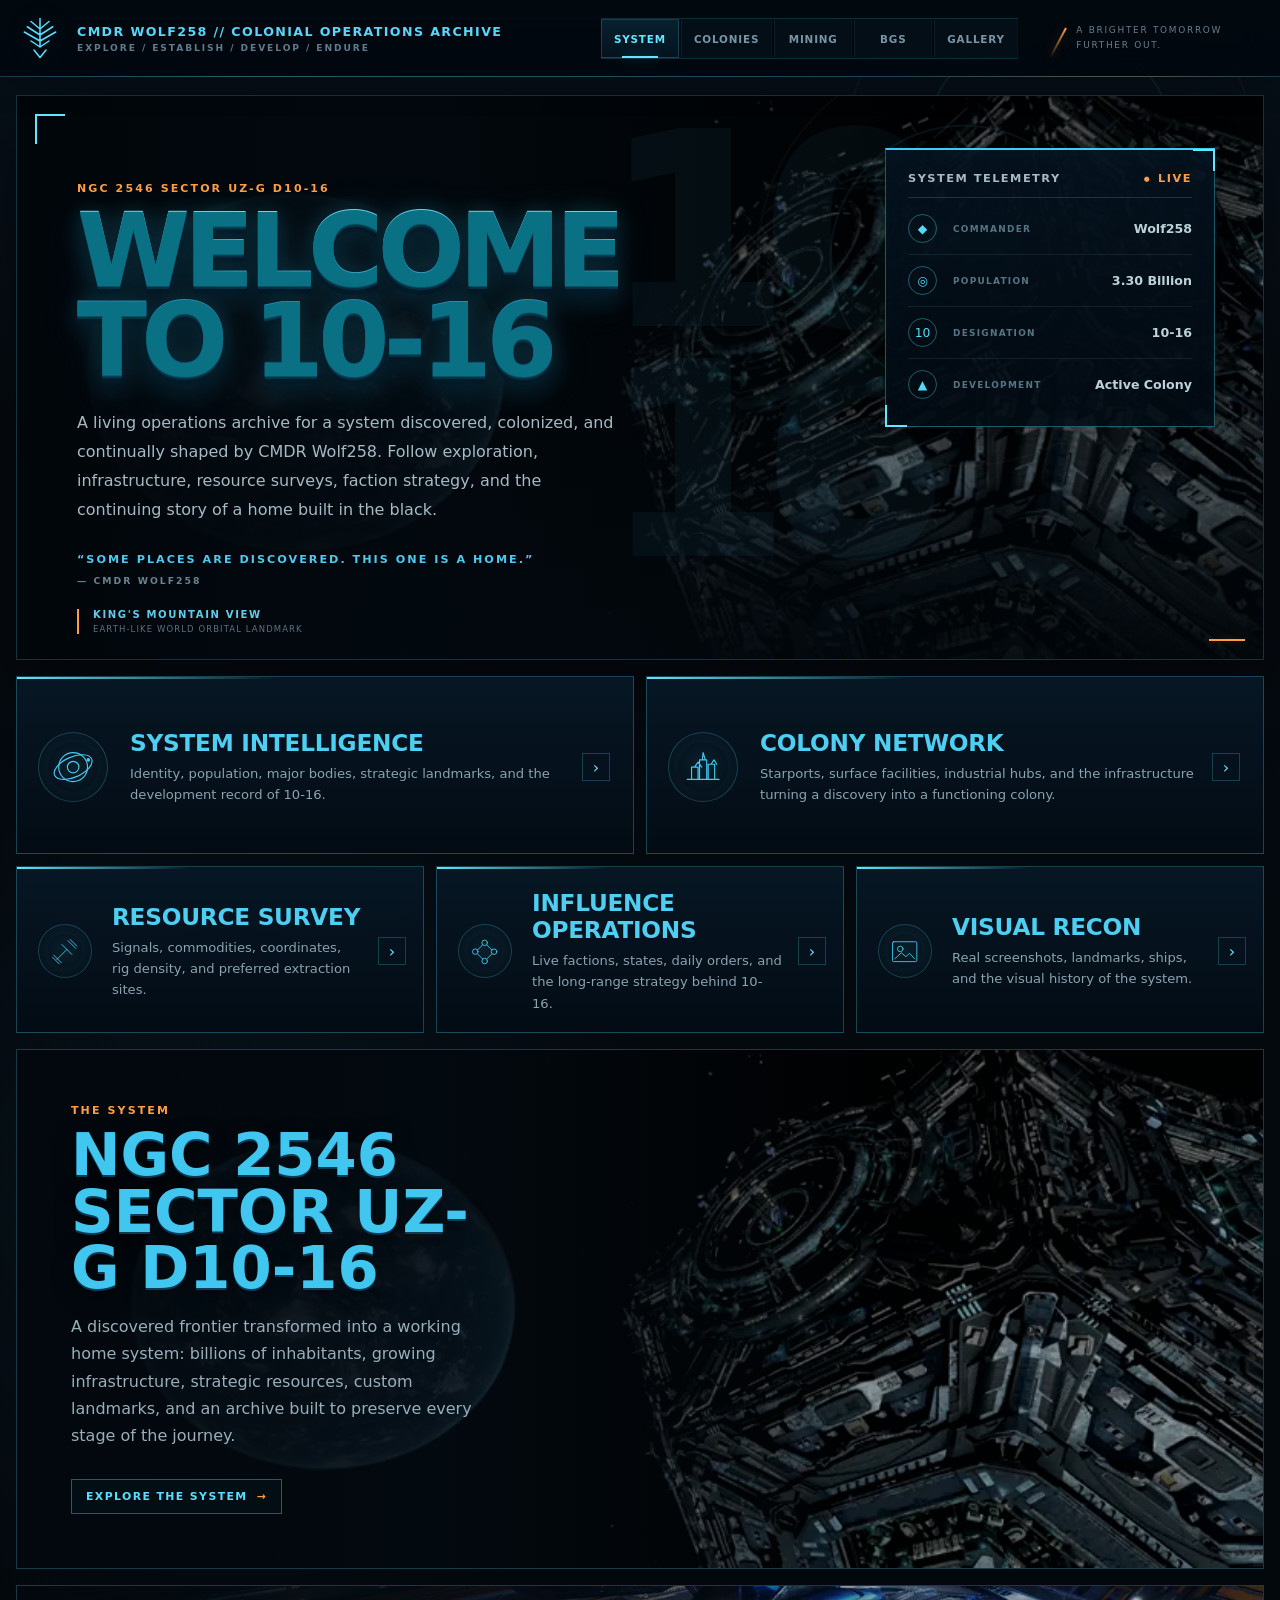
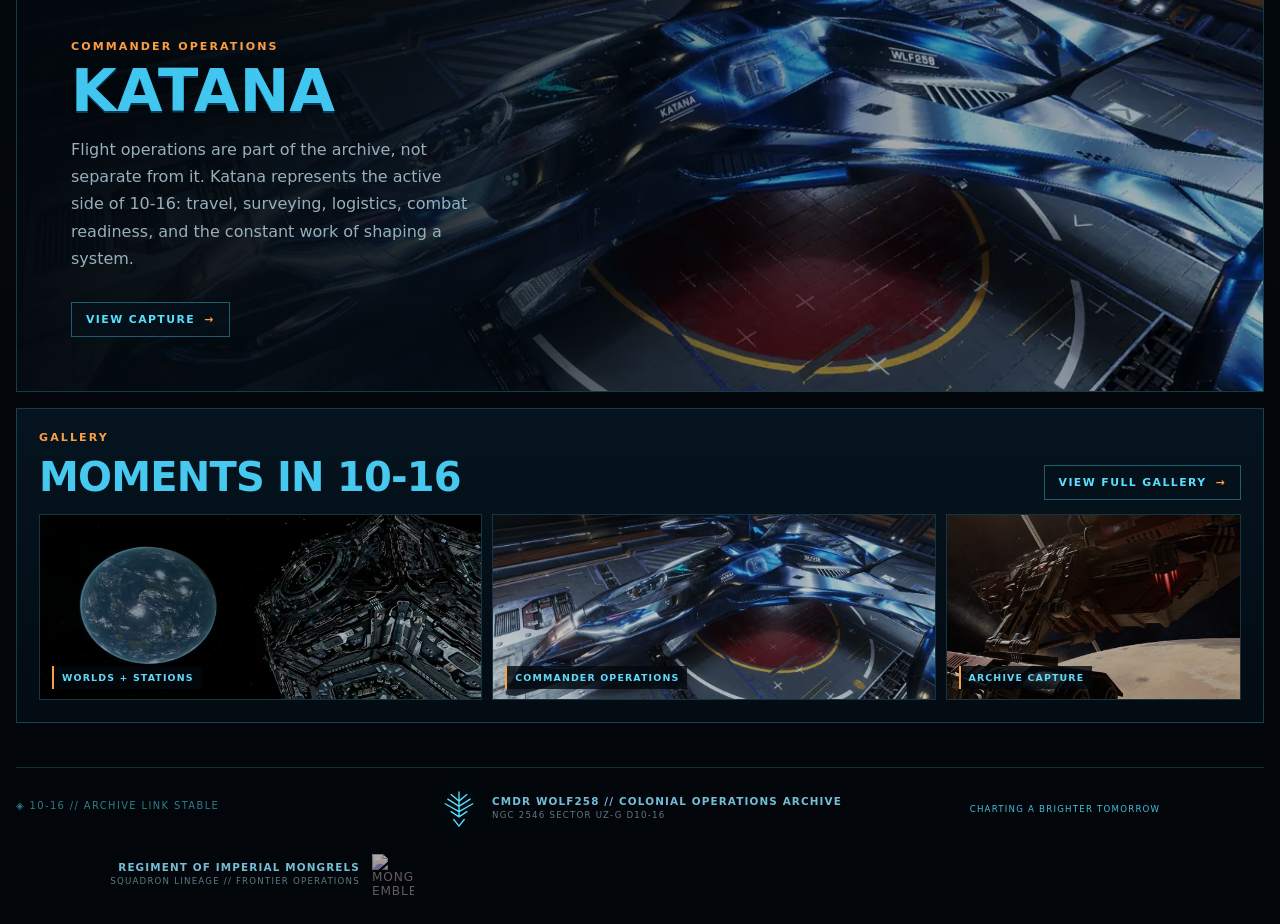
==== commit 814efa49: "Move 10-16 homepage toward command interface concept" ====
--- a/index.html
+++ b/index.html
@@ -3,176 +3,251 @@
 <head>
   <meta charset="UTF-8">
   <meta name="viewport" content="width=device-width, initial-scale=1.0, viewport-fit=cover">
-  <meta name="theme-color" content="#050a10">
+  <meta name="theme-color" content="#02080e">
 
   <title>10-16 Colonial Operations Archive</title>
 
   <link rel="stylesheet" href="styles.css">
   <link rel="stylesheet" href="visual-polish.css">
+  <link rel="stylesheet" href="command-ui.css">
 </head>
 
 <body class="page-home">
 
-  <header class="site-header">
-    <div class="header-inner">
-
-      <div class="title-block">
-        <p class="eyebrow">CMDR WOLF258 // COLONIAL OPERATIONS ARCHIVE</p>
-        <h1>NGC 2546 Sector UZ-G d10-16</h1>
-      </div>
+  <header class="site-header command-bar">
+    <div class="command-header-inner">
+      <a class="archive-brand" href="index.html" aria-label="10-16 archive home">
+        <svg class="archive-emblem" viewBox="0 0 64 64" aria-hidden="true">
+          <path d="M32 6v38M32 20 20 10M32 20 44 10M32 28 15 17M32 28 49 17M32 36 11 24M32 36 53 24M32 44 20 36M32 44 44 36M24 48l8 10 8-10" fill="none" stroke="currentColor" stroke-width="2" stroke-linecap="round" stroke-linejoin="round"/>
+        </svg>
+        <span class="archive-brand-copy">
+          <strong>CMDR Wolf258 // Colonial Operations Archive</strong>
+          <span>Explore / Establish / Develop / Endure</span>
+        </span>
+      </a>
 
       <nav class="main-nav" aria-label="Primary navigation">
-        <a href="system.html">System</a>
+        <a class="active" href="system.html">System</a>
         <a href="colonies.html">Colonies</a>
         <a href="mining.html">Mining</a>
         <a href="bgs.html">BGS</a>
         <a href="gallery.html">Gallery</a>
       </nav>
 
+      <div class="command-motto">A brighter tomorrow<br>further out.</div>
     </div>
   </header>
 
-  <main>
-
-    <section class="hero">
-
-      <div class="hero-copy">
-        <p class="section-label">SYSTEM NODE // 10-16 // ONLINE</p>
-
-        <h2>Welcome to 10-16</h2>
-
+  <main class="command-main">
+
+    <section class="hero-command" aria-label="10-16 system command overview">
+      <img class="hero-command-image" src="images/gallery/kings-mountain-view-elw.webp" alt="Earth-like world and King's Mountain View in 10-16">
+      <div class="hero-command-shade"></div>
+      <div class="hero-command-ghost" aria-hidden="true">10-16</div>
+
+      <div class="hero-command-copy">
+        <p class="hero-command-code">NGC 2546 Sector UZ-G d10-16</p>
+        <h1 class="hero-command-title">Welcome to 10-16</h1>
         <p class="hero-text">
           A living operations archive for a system discovered, colonized, and
-          continually shaped by CMDR Wolf258. Track the colony network,
-          resource surveys, faction activity, market strategy, and the visual
-          record of NGC 2546 Sector UZ-G d10-16.
-        </p>
-
-        <p class="hero-subline">
-          Deep-space homestead. Colonial testbed. Working system.
-        </p>
-      </div>
-
-      <div class="system-panel">
-
+          continually shaped by CMDR Wolf258. Follow exploration, infrastructure,
+          resource surveys, faction strategy, and the continuing story of a home
+          built in the black.
+        </p>
+        <p class="hero-command-quote">
+          “Some places are discovered. This one is a home.”
+          <span>— CMDR Wolf258</span>
+        </p>
+      </div>
+
+      <aside class="command-telemetry" aria-label="System telemetry">
         <div class="panel-heading">
           <span>System Telemetry</span>
-          <span class="status-indicator">LINK ACTIVE</span>
-        </div>
-
-        <div class="system-stats">
-
-          <div class="stat">
-            <span class="stat-label">Commander</span>
-            <span class="stat-value">Wolf258</span>
-          </div>
-
-          <div class="stat">
-            <span class="stat-label">Population</span>
-            <span class="stat-value live-population">Loading...</span>
-          </div>
-
-          <div class="stat">
-            <span class="stat-label">Designation</span>
-            <span class="stat-value">10-16</span>
-          </div>
-
-          <div class="stat">
-            <span class="stat-label">Development</span>
-            <span class="stat-value">Active Colony</span>
-          </div>
-
-        </div>
-
-      </div>
-
-    </section>
-
-    <section class="archive-grid" aria-label="Archive sections">
-
-      <a class="archive-card" href="system.html">
-        <span class="card-code">NODE 01</span>
-        <h3>System Intelligence</h3>
+          <span class="status-indicator">LIVE</span>
+        </div>
+
+        <div class="telemetry-row">
+          <span class="telemetry-icon">◆</span>
+          <span><span class="telemetry-label">Commander</span></span>
+          <strong class="telemetry-value">Wolf258</strong>
+        </div>
+
+        <div class="telemetry-row">
+          <span class="telemetry-icon">◎</span>
+          <span><span class="telemetry-label">Population</span></span>
+          <strong class="telemetry-value live-population">Loading...</strong>
+        </div>
+
+        <div class="telemetry-row">
+          <span class="telemetry-icon">10</span>
+          <span><span class="telemetry-label">Designation</span></span>
+          <strong class="telemetry-value">10-16</strong>
+        </div>
+
+        <div class="telemetry-row">
+          <span class="telemetry-icon">▲</span>
+          <span><span class="telemetry-label">Development</span></span>
+          <strong class="telemetry-value">Active Colony</strong>
+        </div>
+      </aside>
+
+      <div class="hero-landmark-label">
+        <strong>King's Mountain View</strong>
+        <span>Earth-like world orbital landmark</span>
+      </div>
+    </section>
+
+    <section class="node-deck" aria-label="Archive command nodes">
+      <a class="node-card node-card-large" href="system.html">
+        <span class="node-icon" aria-hidden="true">
+          <svg viewBox="0 0 64 64">
+            <circle cx="32" cy="32" r="8"/>
+            <circle cx="32" cy="32" r="20"/>
+            <ellipse cx="32" cy="32" rx="28" ry="14" transform="rotate(-24 32 32)"/>
+            <circle cx="53" cy="22" r="2.5" fill="currentColor" stroke="none"/>
+          </svg>
+        </span>
+        <span class="node-copy">
+          <h3>System Intelligence</h3>
+          <p>Identity, population, major bodies, strategic landmarks, and the development record of 10-16.</p>
+        </span>
+        <span class="node-arrow">›</span>
+      </a>
+
+      <a class="node-card node-card-large" href="colonies.html">
+        <span class="node-icon" aria-hidden="true">
+          <svg viewBox="0 0 64 64">
+            <path d="M10 49h44M16 49V32h9v17M27 49V22h10v27M39 49V28h9v21M20 32l5-7 5 7M31 22l1-10 3 10M43 28l4-6 4 6"/>
+          </svg>
+        </span>
+        <span class="node-copy">
+          <h3>Colony Network</h3>
+          <p>Starports, surface facilities, industrial hubs, and the infrastructure turning a discovery into a functioning colony.</p>
+        </span>
+        <span class="node-arrow">›</span>
+      </a>
+
+      <a class="node-card node-card-small" href="mining.html">
+        <span class="node-icon" aria-hidden="true">
+          <svg viewBox="0 0 64 64">
+            <path d="M18 46 36 28M27 19l18 18M38 12l14 14M12 38l14 14M42 10l12 12M10 42l12 12"/>
+          </svg>
+        </span>
+        <span class="node-copy">
+          <h3>Resource Survey</h3>
+          <p>Signals, commodities, coordinates, rig density, and preferred extraction sites.</p>
+        </span>
+        <span class="node-arrow">›</span>
+      </a>
+
+      <a class="node-card node-card-small" href="bgs.html">
+        <span class="node-icon" aria-hidden="true">
+          <svg viewBox="0 0 64 64">
+            <circle cx="15" cy="32" r="5"/>
+            <circle cx="32" cy="16" r="5"/>
+            <circle cx="49" cy="32" r="5"/>
+            <circle cx="32" cy="49" r="5"/>
+            <path d="m19 29 9-9M36 20l9 9M45 36l-9 9M28 45l-9-9"/>
+          </svg>
+        </span>
+        <span class="node-copy">
+          <h3>Influence Operations</h3>
+          <p>Live factions, states, daily orders, and the long-range strategy behind 10-16.</p>
+        </span>
+        <span class="node-arrow">›</span>
+      </a>
+
+      <a class="node-card node-card-small" href="gallery.html">
+        <span class="node-icon" aria-hidden="true">
+          <svg viewBox="0 0 64 64">
+            <rect x="10" y="14" width="44" height="36" rx="2"/>
+            <circle cx="24" cy="27" r="5"/>
+            <path d="m14 45 12-11 8 7 7-6 9 10"/>
+          </svg>
+        </span>
+        <span class="node-copy">
+          <h3>Visual Recon</h3>
+          <p>Real screenshots, landmarks, ships, and the visual history of the system.</p>
+        </span>
+        <span class="node-arrow">›</span>
+      </a>
+    </section>
+
+    <section class="command-showcase" aria-label="The system">
+      <img class="command-showcase-image" src="images/gallery/kings-mountain-view-elw.webp" alt="Earth-like world and King's Mountain View">
+      <div class="command-showcase-copy">
+        <p class="command-section-kicker">The System</p>
+        <h2>NGC 2546 Sector UZ-G d10-16</h2>
         <p>
-          Identity, population, major bodies, strategic locations, and the
-          history of the system itself.
-        </p>
-      </a>
-
-      <a class="archive-card" href="colonies.html">
-        <span class="card-code">NODE 02</span>
-        <h3>Colony Network</h3>
+          A discovered frontier transformed into a working home system: billions
+          of inhabitants, growing infrastructure, strategic resources, custom
+          landmarks, and an archive built to preserve every stage of the journey.
+        </p>
+        <a class="command-button" href="system.html">Explore the system</a>
+      </div>
+    </section>
+
+    <section class="command-showcase katana-command" aria-label="Commander Operations Katana">
+      <img class="command-showcase-image" src="images/gallery/katana.webp" alt="Katana under station lighting">
+      <div class="command-showcase-copy">
+        <p class="command-section-kicker">Commander Operations</p>
+        <h2>Katana</h2>
         <p>
-          Starports, surface infrastructure, specialized facilities, and the
-          expanding industrial footprint of 10-16.
-        </p>
-      </a>
-
-      <a class="archive-card" href="mining.html">
-        <span class="card-code">NODE 03</span>
-        <h3>Resource Survey</h3>
-        <p>
-          Surface mining signals, commodities, exact coordinates, rig density,
-          and preferred extraction sites.
-        </p>
-      </a>
-
-      <a class="archive-card" href="bgs.html">
-        <span class="card-code">NODE 04</span>
-        <h3>Influence Operations</h3>
-        <p>
-          Factions, live influence, system states, daily orders, and long-range
-          Background Simulation planning.
-        </p>
-      </a>
-
-      <a class="archive-card archive-card-wide" href="gallery.html">
-        <span class="card-code">NODE 05</span>
-        <h3>Visual Recon Archive</h3>
-        <p>
-          Screenshots, station views, landscapes, construction milestones, and
-          notable scenes preserved from across the system.
-        </p>
-      </a>
-
-    </section>
-
-    <section class="cinematic-band system-spotlight" aria-label="King's Mountain View and the Earth-like world">
-      <div class="cinematic-copy">
-        <p class="cinematic-kicker">LANDMARK // EARTH-LIKE WORLD</p>
-        <h3>Home Among the Blue</h3>
-        <p>
-          The Earth-like world and King's Mountain View form one of the defining
-          silhouettes of 10-16: a living world beside a colony built deliberately
-          far from the familiar centers of human space.
-        </p>
-        <div class="cinematic-actions">
-          <a class="cinematic-link" href="system.html#kings-mountain-view">Explore the landmark</a>
-        </div>
-      </div>
-    </section>
-
-    <section class="cinematic-band katana-spotlight" aria-label="Katana under station lighting">
-      <div class="cinematic-copy">
-        <p class="cinematic-kicker">COMMANDER OPERATIONS // KATANA</p>
-        <h3>Katana</h3>
-        <p>
-          The archive is not a museum piece. Katana, photographed under station
-          lighting, represents the active side of 10-16: flying, surveying,
-          building, and returning home with another story to add to the record.
-        </p>
-        <div class="cinematic-actions">
-          <a class="cinematic-link" href="gallery.html#katana">View capture</a>
-        </div>
+          Flight operations are part of the archive, not separate from it.
+          Katana represents the active side of 10-16: travel, surveying,
+          logistics, combat readiness, and the constant work of shaping a system.
+        </p>
+        <a class="command-button" href="gallery.html#katana">View capture</a>
+      </div>
+    </section>
+
+    <section class="gallery-preview" aria-label="Gallery preview">
+      <div class="gallery-preview-head">
+        <div>
+          <p class="gallery-preview-kicker">Gallery</p>
+          <h2>Moments in 10-16</h2>
+        </div>
+        <a class="command-button" href="gallery.html">View full gallery</a>
+      </div>
+
+      <div class="gallery-preview-grid">
+        <a class="gallery-preview-card" href="gallery.html#kings-mountain-view">
+          <img src="images/gallery/kings-mountain-view-elw.webp" alt="King's Mountain View and the Earth-like world">
+          <span>Worlds + Stations</span>
+        </a>
+        <a class="gallery-preview-card" href="gallery.html#katana">
+          <img src="images/gallery/katana.webp" alt="Katana">
+          <span>Commander Operations</span>
+        </a>
+        <a class="gallery-preview-card" href="gallery.html#overview-capture">
+          <img src="images/gallery/image.png" alt="10-16 overview capture">
+          <span>Archive Capture</span>
+        </a>
       </div>
     </section>
 
   </main>
 
-  <footer>
-    <p>
-      10-16 Colonial Operations Archive // maintained by CMDR Wolf258.
-    </p>
+  <footer class="command-footer">
+    <div class="command-footer-brand">
+      <svg class="archive-emblem" viewBox="0 0 64 64" aria-hidden="true">
+        <path d="M32 6v38M32 20 20 10M32 20 44 10M32 28 15 17M32 28 49 17M32 36 11 24M32 36 53 24M32 44 20 36M32 44 44 36M24 48l8 10 8-10" fill="none" stroke="currentColor" stroke-width="2" stroke-linecap="round" stroke-linejoin="round"/>
+      </svg>
+      <div class="command-footer-copy">
+        <strong>CMDR Wolf258 // Colonial Operations Archive</strong>
+        <span>NGC 2546 Sector UZ-G d10-16</span>
+      </div>
+    </div>
+
+    <div class="command-footer-center">Charting a brighter tomorrow</div>
+
+    <div class="command-footer-squad">
+      <div>
+        <strong>Regiment of Imperial Mongrels</strong>
+        <span>Squadron lineage // frontier operations</span>
+      </div>
+      <img src="https://raw.githubusercontent.com/CMDRWolf258/mongrels-squadron/main/assets/images/branding/icon-192.png" alt="Mongrels emblem">
+    </div>
   </footer>
 
   <script src="script.js"></script>
--- a/command-ui.css
+++ b/command-ui.css
@@ -0,0 +1,987 @@
+/* COMMAND INTERFACE — visual target based on the approved concept */
+
+.page-home,
+.page-gallery {
+  --command-blue: #2597cf;
+  --command-cyan: #61e8ff;
+  --command-deep: #04101a;
+  --command-panel: rgba(4, 18, 30, .9);
+  --command-line: rgba(64, 195, 238, .38);
+  --command-copy: #9fb8c5;
+}
+
+.command-bar {
+  position: sticky;
+  top: 0;
+  z-index: 80;
+  background: rgba(2, 8, 14, .94);
+  border-bottom: 1px solid rgba(87, 230, 255, .24);
+  backdrop-filter: blur(18px);
+}
+
+.command-bar::after {
+  content: "";
+  position: absolute;
+  left: 0;
+  right: 0;
+  bottom: -1px;
+  height: 1px;
+  background: linear-gradient(90deg, transparent, rgba(87,230,255,.35) 18%, rgba(87,230,255,.08) 70%, rgba(255,157,66,.48) 88%, transparent);
+}
+
+.command-header-inner {
+  width: min(1380px, calc(100% - 32px));
+  min-height: 76px;
+  margin: 0 auto;
+  display: grid;
+  grid-template-columns: minmax(300px, 1fr) auto minmax(150px, .38fr);
+  align-items: center;
+  gap: clamp(18px, 3vw, 46px);
+}
+
+.archive-brand {
+  display: flex;
+  align-items: center;
+  gap: 13px;
+  min-width: 0;
+  text-decoration: none;
+}
+
+.archive-emblem {
+  width: 48px;
+  height: 48px;
+  flex: 0 0 48px;
+  color: #57dfff;
+  filter: drop-shadow(0 0 13px rgba(87,230,255,.13));
+}
+
+.archive-brand-copy {
+  min-width: 0;
+}
+
+.archive-brand-copy strong {
+  display: block;
+  color: #55d8fa;
+  font-size: .79rem;
+  font-weight: 900;
+  letter-spacing: .11em;
+  text-transform: uppercase;
+  white-space: nowrap;
+}
+
+.archive-brand-copy span {
+  display: block;
+  margin-top: 4px;
+  color: #607b8a;
+  font-size: .57rem;
+  font-weight: 800;
+  letter-spacing: .21em;
+  text-transform: uppercase;
+  white-space: nowrap;
+}
+
+.command-bar .main-nav {
+  margin: 0;
+  padding: 0;
+  gap: 2px;
+  overflow: visible;
+  border-top: 1px solid rgba(87,230,255,.16);
+  border-bottom: 1px solid rgba(87,230,255,.16);
+}
+
+.command-bar .main-nav a {
+  min-width: 78px;
+  padding: 13px 12px 12px;
+  border-radius: 0;
+  text-align: center;
+  color: #7895a5;
+  font-size: .65rem;
+  letter-spacing: .08em;
+  background: rgba(7,18,29,.62);
+  border-left: 1px solid rgba(87,230,255,.08);
+  border-right: 1px solid rgba(87,230,255,.04);
+}
+
+.command-bar .main-nav a:hover,
+.command-bar .main-nav a.active {
+  color: var(--command-cyan);
+  background: linear-gradient(180deg, rgba(19,66,91,.42), rgba(5,21,34,.85));
+  border-color: rgba(87,230,255,.2);
+}
+
+.command-bar .main-nav a.active::after {
+  width: 36px;
+  bottom: -1px;
+  background: var(--command-cyan);
+  box-shadow: 0 0 12px rgba(87,230,255,.34);
+}
+
+.command-motto {
+  position: relative;
+  padding-left: 20px;
+  color: #667f8c;
+  font-size: .56rem;
+  line-height: 1.7;
+  letter-spacing: .19em;
+  text-transform: uppercase;
+}
+
+.command-motto::before {
+  content: "";
+  position: absolute;
+  left: 1px;
+  top: 3px;
+  width: 2px;
+  height: 34px;
+  background: linear-gradient(var(--accent-orange), transparent);
+  transform: rotate(28deg);
+  box-shadow: 0 0 12px rgba(255,157,66,.22);
+}
+
+.page-home main.command-main {
+  width: min(1380px, calc(100% - 32px));
+  max-width: none;
+  padding: 18px 0 28px;
+}
+
+.hero-command {
+  position: relative;
+  min-height: 565px;
+  overflow: hidden;
+  border: 1px solid rgba(87,230,255,.2);
+  background: #02080e;
+  box-shadow: 0 28px 75px rgba(0,0,0,.38);
+}
+
+.hero-command::before,
+.hero-command::after {
+  content: "";
+  position: absolute;
+  pointer-events: none;
+  z-index: 2;
+}
+
+.hero-command::before {
+  left: 18px;
+  top: 18px;
+  width: 28px;
+  height: 28px;
+  border-left: 2px solid var(--command-cyan);
+  border-top: 2px solid var(--command-cyan);
+}
+
+.hero-command::after {
+  right: 18px;
+  bottom: 18px;
+  width: 36px;
+  height: 2px;
+  background: var(--accent-orange);
+  box-shadow: 0 0 10px rgba(255,157,66,.25);
+}
+
+.hero-command-image {
+  position: absolute;
+  inset: 0;
+  width: 100%;
+  height: 100%;
+  object-fit: cover;
+  object-position: center center;
+  filter: brightness(.72) saturate(.9) contrast(1.08);
+}
+
+.hero-command-shade {
+  position: absolute;
+  inset: 0;
+  background:
+    linear-gradient(90deg, rgba(1,6,11,.98) 0%, rgba(2,9,15,.91) 31%, rgba(2,9,15,.5) 55%, rgba(1,6,10,.25) 75%, rgba(1,6,10,.4) 100%),
+    linear-gradient(0deg, rgba(1,6,10,.9), transparent 43%),
+    radial-gradient(circle at 76% 29%, transparent 0 132px, rgba(79,205,244,.11) 133px 134px, transparent 135px 205px, rgba(255,157,66,.06) 206px 207px, transparent 208px);
+}
+
+.hero-command-ghost {
+  position: absolute;
+  left: 47%;
+  top: 26px;
+  color: rgba(69,183,226,.055);
+  font-size: clamp(8rem, 20vw, 16rem);
+  font-weight: 950;
+  line-height: .9;
+  letter-spacing: -.08em;
+  z-index: 1;
+  user-select: none;
+}
+
+.hero-command-copy {
+  position: relative;
+  z-index: 4;
+  width: min(610px, 54%);
+  padding: clamp(54px, 7vw, 86px) 0 50px clamp(34px, 5vw, 60px);
+}
+
+.hero-command-code,
+.command-section-kicker,
+.gallery-preview-kicker {
+  margin: 0 0 10px;
+  color: var(--accent-orange);
+  font-size: .69rem;
+  font-weight: 900;
+  letter-spacing: .19em;
+  text-transform: uppercase;
+}
+
+.hero-command-title {
+  margin: 0;
+  max-width: 620px;
+  font-size: clamp(3.4rem, 8vw, 6.6rem);
+  line-height: .88;
+  letter-spacing: -.055em;
+  text-transform: uppercase;
+  color: #34a9dd;
+  background: linear-gradient(180deg, #7ce9ff 0%, #51c9f0 24%, #2f9ed2 51%, #1d659d 78%, #113b65 100%);
+  -webkit-background-clip: text;
+  background-clip: text;
+  -webkit-text-fill-color: transparent;
+  filter:
+    drop-shadow(0 2px 0 rgba(10,56,82,.98))
+    drop-shadow(0 5px 0 rgba(3,23,38,.9))
+    drop-shadow(0 0 13px rgba(87,230,255,.13));
+}
+
+.hero-command-copy .hero-text {
+  max-width: 570px;
+  margin-top: 24px;
+  color: #a6bac4;
+  font-size: 1rem;
+  line-height: 1.8;
+}
+
+.hero-command-quote {
+  margin: 26px 0 0;
+  color: #4ec9ef;
+  font-size: .7rem;
+  font-weight: 850;
+  line-height: 1.7;
+  letter-spacing: .18em;
+  text-transform: uppercase;
+}
+
+.hero-command-quote span {
+  display: block;
+  margin-top: 4px;
+  color: #688592;
+  font-size: .58rem;
+}
+
+.command-telemetry {
+  position: absolute;
+  z-index: 5;
+  top: 52px;
+  right: clamp(26px, 4vw, 48px);
+  width: min(330px, 30vw);
+  padding: 21px 22px 16px;
+  background: linear-gradient(180deg, rgba(4,18,30,.93), rgba(2,10,18,.92));
+  border: 1px solid rgba(87,230,255,.34);
+  border-top: 2px solid #39cef2;
+  box-shadow: 0 18px 44px rgba(0,0,0,.36), inset 0 0 32px rgba(87,230,255,.025);
+}
+
+.command-telemetry::before,
+.command-telemetry::after {
+  content: "";
+  position: absolute;
+  width: 20px;
+  height: 20px;
+  pointer-events: none;
+}
+
+.command-telemetry::before {
+  left: -1px;
+  bottom: -1px;
+  border-left: 2px solid var(--command-cyan);
+  border-bottom: 2px solid var(--command-cyan);
+}
+
+.command-telemetry::after {
+  right: -1px;
+  top: -1px;
+  border-right: 2px solid var(--command-cyan);
+  border-top: 2px solid var(--command-cyan);
+}
+
+.command-telemetry .panel-heading {
+  margin-bottom: 5px;
+}
+
+.telemetry-row {
+  display: grid;
+  grid-template-columns: 34px 1fr auto;
+  gap: 11px;
+  align-items: center;
+  padding: 11px 0;
+  border-bottom: 1px solid rgba(121,171,196,.12);
+}
+
+.telemetry-row:last-child {
+  border-bottom: 0;
+}
+
+.telemetry-icon {
+  width: 29px;
+  height: 29px;
+  display: grid;
+  place-items: center;
+  border: 1px solid rgba(87,230,255,.36);
+  border-radius: 50%;
+  color: #4fdcf8;
+  font-size: .77rem;
+}
+
+.telemetry-label {
+  display: block;
+  color: #567584;
+  font-size: .56rem;
+  font-weight: 900;
+  letter-spacing: .14em;
+  text-transform: uppercase;
+}
+
+.telemetry-value {
+  color: #bdd1db;
+  font-size: .79rem;
+  font-weight: 800;
+  text-align: right;
+}
+
+.hero-landmark-label {
+  position: absolute;
+  z-index: 4;
+  left: clamp(34px, 5vw, 60px);
+  bottom: 25px;
+  padding-left: 14px;
+  border-left: 2px solid var(--accent-orange);
+}
+
+.hero-landmark-label strong {
+  display: block;
+  color: #5dcdeb;
+  font-size: .63rem;
+  letter-spacing: .16em;
+  text-transform: uppercase;
+}
+
+.hero-landmark-label span {
+  display: block;
+  margin-top: 4px;
+  color: #587381;
+  font-size: .53rem;
+  letter-spacing: .13em;
+  text-transform: uppercase;
+}
+
+.node-deck {
+  margin-top: 16px;
+  display: grid;
+  grid-template-columns: repeat(6, minmax(0, 1fr));
+  gap: 12px;
+}
+
+.node-card {
+  position: relative;
+  min-height: 178px;
+  padding: 22px 21px 18px;
+  display: grid;
+  grid-template-columns: 76px 1fr 30px;
+  gap: 16px;
+  align-items: center;
+  text-decoration: none;
+  color: inherit;
+  background: linear-gradient(180deg, rgba(7,24,38,.94), rgba(3,12,21,.97));
+  border: 1px solid rgba(87,230,255,.25);
+  overflow: hidden;
+  transition: transform .18s ease, border-color .18s ease, background .18s ease;
+}
+
+.node-card::before {
+  content: "";
+  position: absolute;
+  left: 0;
+  top: 0;
+  width: 42%;
+  height: 2px;
+  background: linear-gradient(90deg, var(--command-cyan), transparent);
+}
+
+.node-card:hover {
+  transform: translateY(-2px);
+  border-color: rgba(87,230,255,.46);
+  background: linear-gradient(180deg, rgba(10,34,51,.96), rgba(3,13,22,.98));
+}
+
+.node-card-large {
+  grid-column: span 3;
+}
+
+.node-card-small {
+  grid-column: span 2;
+  min-height: 155px;
+  grid-template-columns: 58px 1fr 24px;
+}
+
+.node-icon {
+  width: 70px;
+  height: 70px;
+  display: grid;
+  place-items: center;
+  border: 1px solid rgba(87,230,255,.23);
+  border-radius: 50%;
+  background: radial-gradient(circle, rgba(87,230,255,.07), transparent 67%);
+  color: #46c8ef;
+  box-shadow: inset 0 0 0 9px rgba(87,230,255,.018);
+}
+
+.node-card-small .node-icon {
+  width: 54px;
+  height: 54px;
+}
+
+.node-icon svg {
+  width: 68%;
+  height: 68%;
+  fill: none;
+  stroke: currentColor;
+  stroke-width: 1.6;
+  stroke-linecap: round;
+  stroke-linejoin: round;
+}
+
+.node-copy h3 {
+  margin: 0 0 7px;
+  color: #4ecff2;
+  font-size: clamp(1.05rem, 2vw, 1.45rem);
+  text-transform: uppercase;
+  letter-spacing: -.01em;
+}
+
+.node-copy p {
+  margin: 0;
+  color: #89a3b0;
+  font-size: .82rem;
+  line-height: 1.62;
+}
+
+.node-arrow {
+  width: 28px;
+  height: 28px;
+  display: grid;
+  place-items: center;
+  border: 1px solid rgba(87,230,255,.22);
+  color: var(--command-cyan);
+  font-size: 1rem;
+}
+
+.command-showcase {
+  position: relative;
+  min-height: 370px;
+  margin-top: 16px;
+  overflow: hidden;
+  border: 1px solid rgba(87,230,255,.23);
+  background: #02080e;
+}
+
+.command-showcase-image {
+  position: absolute;
+  inset: 0;
+  width: 100%;
+  height: 100%;
+  object-fit: cover;
+  filter: brightness(.72) saturate(.92) contrast(1.05);
+}
+
+.command-showcase::after {
+  content: "";
+  position: absolute;
+  inset: 0;
+  background: linear-gradient(90deg, rgba(2,8,13,.98) 0%, rgba(3,11,18,.83) 34%, rgba(2,8,13,.14) 68%);
+}
+
+.command-showcase-copy {
+  position: relative;
+  z-index: 2;
+  width: min(510px, 50%);
+  padding: clamp(34px, 5vw, 54px);
+}
+
+.command-showcase-copy h2 {
+  margin: 0 0 12px;
+  color: #41c6ef;
+  font-size: clamp(2rem, 4.7vw, 3.7rem);
+  line-height: .96;
+  text-transform: uppercase;
+  text-shadow: 0 2px 0 #0a3b59, 0 7px 20px rgba(0,0,0,.55);
+}
+
+.command-showcase-copy p:not(.command-section-kicker) {
+  color: #98afbb;
+  line-height: 1.7;
+}
+
+.command-button {
+  display: inline-flex;
+  align-items: center;
+  gap: 9px;
+  margin-top: 14px;
+  padding: 10px 14px;
+  border: 1px solid rgba(87,230,255,.36);
+  color: #58dfff;
+  text-decoration: none;
+  font-size: .68rem;
+  font-weight: 900;
+  letter-spacing: .13em;
+  text-transform: uppercase;
+  background: rgba(4,17,27,.54);
+}
+
+.command-button::after {
+  content: "→";
+  color: var(--accent-orange);
+}
+
+.katana-command .command-showcase-image {
+  object-position: center 47%;
+}
+
+.katana-command::after {
+  background: linear-gradient(90deg, rgba(2,8,13,.98) 0%, rgba(3,11,18,.83) 31%, rgba(2,8,13,.12) 61%, rgba(2,8,13,.04));
+}
+
+.gallery-preview {
+  margin-top: 16px;
+  padding: 22px;
+  border: 1px solid rgba(87,230,255,.22);
+  background: linear-gradient(180deg, rgba(6,22,34,.92), rgba(3,11,19,.97));
+}
+
+.gallery-preview-head {
+  display: flex;
+  justify-content: space-between;
+  gap: 18px;
+  align-items: end;
+  margin-bottom: 14px;
+}
+
+.gallery-preview-head h2 {
+  margin: 0;
+  color: #47c8ef;
+  font-size: clamp(1.6rem, 3.2vw, 2.5rem);
+  text-transform: uppercase;
+  letter-spacing: -.02em;
+}
+
+.gallery-preview-grid {
+  display: grid;
+  grid-template-columns: 1.2fr 1.2fr .8fr;
+  gap: 10px;
+}
+
+.gallery-preview-card {
+  position: relative;
+  min-height: 170px;
+  overflow: hidden;
+  border: 1px solid rgba(87,230,255,.16);
+  text-decoration: none;
+  background: #07131d;
+}
+
+.gallery-preview-card img {
+  width: 100%;
+  height: 100%;
+  min-height: 170px;
+  object-fit: cover;
+  filter: brightness(.78) saturate(.9);
+  transition: transform .35s ease, filter .35s ease;
+}
+
+.gallery-preview-card:hover img {
+  transform: scale(1.025);
+  filter: brightness(.86) saturate(1.03);
+}
+
+.gallery-preview-card span {
+  position: absolute;
+  left: 12px;
+  bottom: 10px;
+  padding: 6px 8px;
+  background: rgba(2,8,13,.79);
+  border-left: 2px solid var(--accent-orange);
+  color: #61d9f8;
+  font-size: .59rem;
+  font-weight: 900;
+  letter-spacing: .12em;
+  text-transform: uppercase;
+}
+
+.command-footer {
+  width: min(1380px, calc(100% - 32px));
+  max-width: none;
+  margin-top: 16px;
+  padding: 20px 0 28px;
+  display: grid;
+  grid-template-columns: 1fr auto 1fr;
+  gap: 24px;
+  align-items: center;
+  border-top: 1px solid rgba(87,230,255,.18);
+}
+
+.command-footer-brand,
+.command-footer-squad {
+  display: flex;
+  align-items: center;
+  gap: 12px;
+}
+
+.command-footer-brand .archive-emblem {
+  width: 42px;
+  height: 42px;
+  flex-basis: 42px;
+}
+
+.command-footer-copy strong,
+.command-footer-squad strong {
+  display: block;
+  color: #74bdd6;
+  font-size: .65rem;
+  letter-spacing: .11em;
+  text-transform: uppercase;
+}
+
+.command-footer-copy span,
+.command-footer-squad span,
+.command-footer-center {
+  color: #607986;
+  font-size: .54rem;
+  line-height: 1.65;
+  letter-spacing: .14em;
+  text-transform: uppercase;
+}
+
+.command-footer-center {
+  color: #47bcd9;
+  text-align: center;
+}
+
+.command-footer-squad {
+  justify-content: flex-end;
+  text-align: right;
+}
+
+.command-footer-squad img {
+  width: 42px;
+  height: 42px;
+  object-fit: contain;
+  opacity: .68;
+  filter: grayscale(.25) saturate(.72) hue-rotate(145deg) brightness(1.05);
+}
+
+/* Gallery: only show real captures; no synthetic placeholders */
+.page-gallery.command-layout main {
+  width: min(1180px, calc(100% - 32px));
+  max-width: none;
+}
+
+.gallery-command-hero {
+  position: relative;
+  min-height: 350px;
+  margin: 16px 0 30px;
+  overflow: hidden;
+  border: 1px solid rgba(87,230,255,.22);
+}
+
+.gallery-command-hero img {
+  position: absolute;
+  inset: 0;
+  width: 100%;
+  height: 100%;
+  object-fit: cover;
+  filter: brightness(.56) saturate(.86);
+}
+
+.gallery-command-hero::after {
+  content: "";
+  position: absolute;
+  inset: 0;
+  background: linear-gradient(90deg, rgba(2,8,13,.98), rgba(2,8,13,.63) 46%, rgba(2,8,13,.16));
+}
+
+.gallery-command-copy {
+  position: relative;
+  z-index: 2;
+  width: min(640px, 64%);
+  padding: 48px 40px;
+}
+
+.gallery-command-copy h2 {
+  margin: 0 0 14px;
+  color: #3faeda;
+  background: linear-gradient(180deg, #6de2ff, #34a6dc 54%, #175e94 100%);
+  -webkit-background-clip: text;
+  background-clip: text;
+  -webkit-text-fill-color: transparent;
+  font-size: clamp(2.6rem, 6vw, 5rem);
+  line-height: .95;
+  text-transform: uppercase;
+  filter: drop-shadow(0 3px 0 #082c45) drop-shadow(0 0 12px rgba(87,230,255,.09));
+}
+
+.gallery-real-grid {
+  display: grid;
+  grid-template-columns: 1fr 1fr;
+  gap: 14px;
+}
+
+.gallery-real-card {
+  overflow: hidden;
+  border: 1px solid rgba(87,230,255,.22);
+  background: #06131e;
+}
+
+.gallery-real-card.featured {
+  grid-column: 1 / -1;
+}
+
+.gallery-real-card a {
+  display: block;
+  overflow: hidden;
+}
+
+.gallery-real-card img {
+  width: 100%;
+  height: 310px;
+  object-fit: cover;
+  display: block;
+  filter: brightness(.82) saturate(.94);
+  transition: transform .35s ease, filter .35s ease;
+}
+
+.gallery-real-card.featured img {
+  height: clamp(330px, 44vw, 520px);
+}
+
+.gallery-real-card:hover img {
+  transform: scale(1.015);
+  filter: brightness(.9) saturate(1.02);
+}
+
+.gallery-real-copy {
+  padding: 18px;
+}
+
+.gallery-real-copy h3 {
+  margin: 0 0 7px;
+  color: #4bcdf1;
+  font-size: 1.2rem;
+  text-transform: uppercase;
+}
+
+.gallery-real-copy p {
+  margin: 0;
+  color: #92aab6;
+  line-height: 1.65;
+}
+
+@media (max-width: 1080px) {
+  .command-header-inner {
+    grid-template-columns: 1fr auto;
+  }
+
+  .command-motto {
+    display: none;
+  }
+
+  .command-bar .main-nav a {
+    min-width: 68px;
+  }
+
+  .command-telemetry {
+    width: 310px;
+  }
+}
+
+@media (max-width: 840px) {
+  .command-header-inner {
+    width: min(100% - 22px, 1380px);
+    min-height: auto;
+    grid-template-columns: 1fr;
+    gap: 10px;
+    padding: 11px 0 9px;
+  }
+
+  .archive-brand-copy span {
+    display: none;
+  }
+
+  .archive-brand-copy strong {
+    white-space: normal;
+  }
+
+  .command-bar .main-nav {
+    width: 100%;
+    overflow-x: auto;
+  }
+
+  .command-bar .main-nav a {
+    min-width: auto;
+    padding: 9px 11px;
+  }
+
+  .page-home main.command-main {
+    width: min(100% - 22px, 1380px);
+  }
+
+  .hero-command {
+    min-height: 760px;
+  }
+
+  .hero-command-image {
+    object-position: 59% center;
+  }
+
+  .hero-command-shade {
+    background: linear-gradient(0deg, rgba(1,6,10,.98) 0%, rgba(2,8,13,.91) 48%, rgba(1,6,10,.34) 74%, rgba(1,6,10,.15));
+  }
+
+  .hero-command-ghost {
+    left: 8%;
+    top: 34px;
+  }
+
+  .hero-command-copy {
+    width: 100%;
+    padding: 45px 25px 330px;
+  }
+
+  .command-telemetry {
+    top: auto;
+    left: 24px;
+    right: 24px;
+    bottom: 80px;
+    width: auto;
+  }
+
+  .hero-landmark-label {
+    left: 25px;
+    bottom: 24px;
+  }
+
+  .node-deck {
+    grid-template-columns: 1fr 1fr;
+  }
+
+  .node-card-large,
+  .node-card-small {
+    grid-column: span 1;
+    min-height: 170px;
+    grid-template-columns: 58px 1fr 24px;
+  }
+
+  .node-icon,
+  .node-card-small .node-icon {
+    width: 54px;
+    height: 54px;
+  }
+
+  .command-showcase {
+    min-height: 500px;
+  }
+
+  .command-showcase::after,
+  .katana-command::after {
+    background: linear-gradient(0deg, rgba(2,8,13,.98), rgba(3,11,18,.82) 48%, rgba(2,8,13,.12) 78%);
+  }
+
+  .command-showcase-copy {
+    width: 100%;
+    padding: 300px 28px 30px;
+  }
+
+  .gallery-preview-grid {
+    grid-template-columns: 1fr 1fr;
+  }
+
+  .gallery-preview-card:last-child {
+    grid-column: 1 / -1;
+  }
+
+  .command-footer {
+    width: min(100% - 22px, 1380px);
+    grid-template-columns: 1fr;
+    text-align: left;
+  }
+
+  .command-footer-center {
+    text-align: left;
+  }
+
+  .command-footer-squad {
+    justify-content: flex-start;
+    text-align: left;
+  }
+
+  .gallery-command-copy {
+    width: 100%;
+    padding: 40px 26px;
+  }
+}
+
+@media (max-width: 560px) {
+  .archive-emblem {
+    width: 40px;
+    height: 40px;
+    flex-basis: 40px;
+  }
+
+  .archive-brand-copy strong {
+    font-size: .7rem;
+  }
+
+  .hero-command {
+    min-height: 735px;
+  }
+
+  .hero-command-title {
+    font-size: clamp(3rem, 15vw, 4.5rem);
+  }
+
+  .hero-command-copy {
+    padding: 38px 20px 340px;
+  }
+
+  .command-telemetry {
+    left: 16px;
+    right: 16px;
+    padding: 17px;
+  }
+
+  .node-deck {
+    grid-template-columns: 1fr;
+  }
+
+  .node-card-large,
+  .node-card-small {
+    grid-column: auto;
+  }
+
+  .gallery-preview-grid,
+  .gallery-real-grid {
+    grid-template-columns: 1fr;
+  }
+
+  .gallery-preview-card:last-child,
+  .gallery-real-card.featured {
+    grid-column: auto;
+  }
+
+  .gallery-real-card img,
+  .gallery-real-card.featured img {
+    height: 245px;
+  }
+}
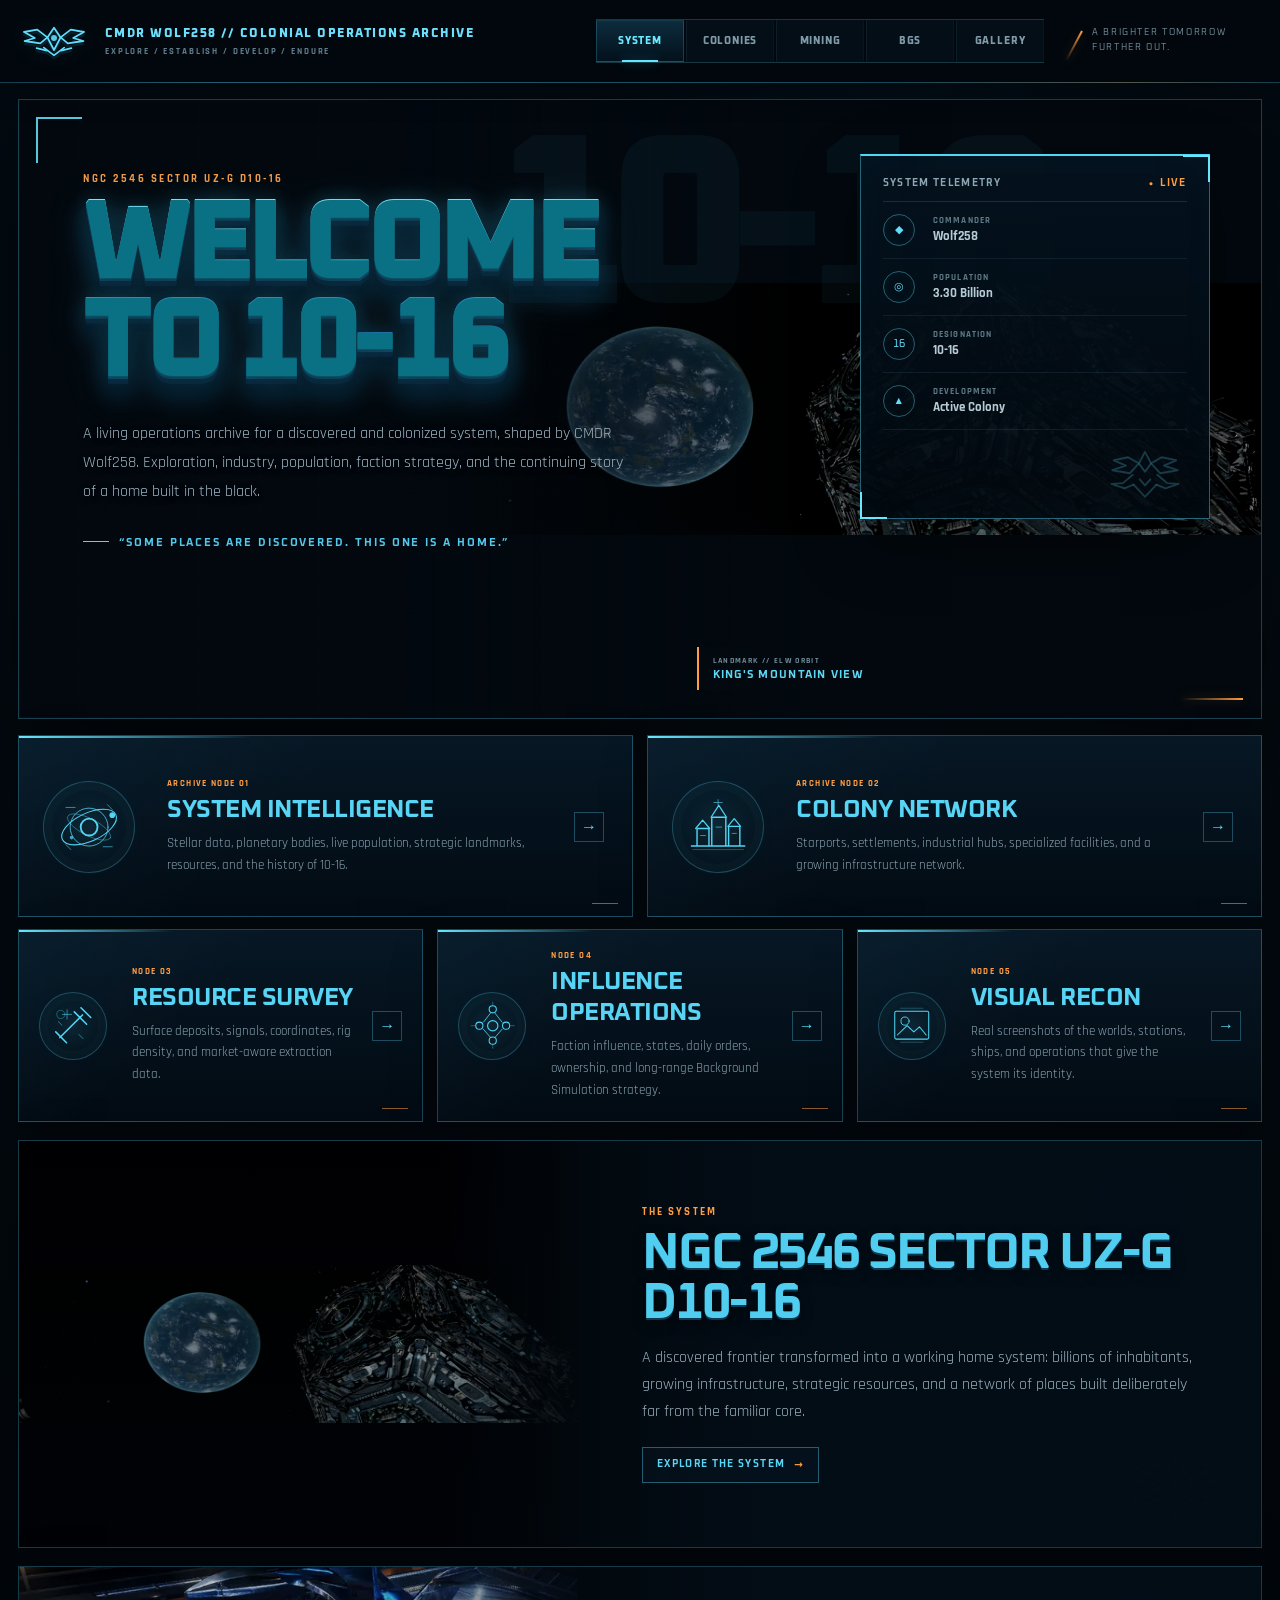
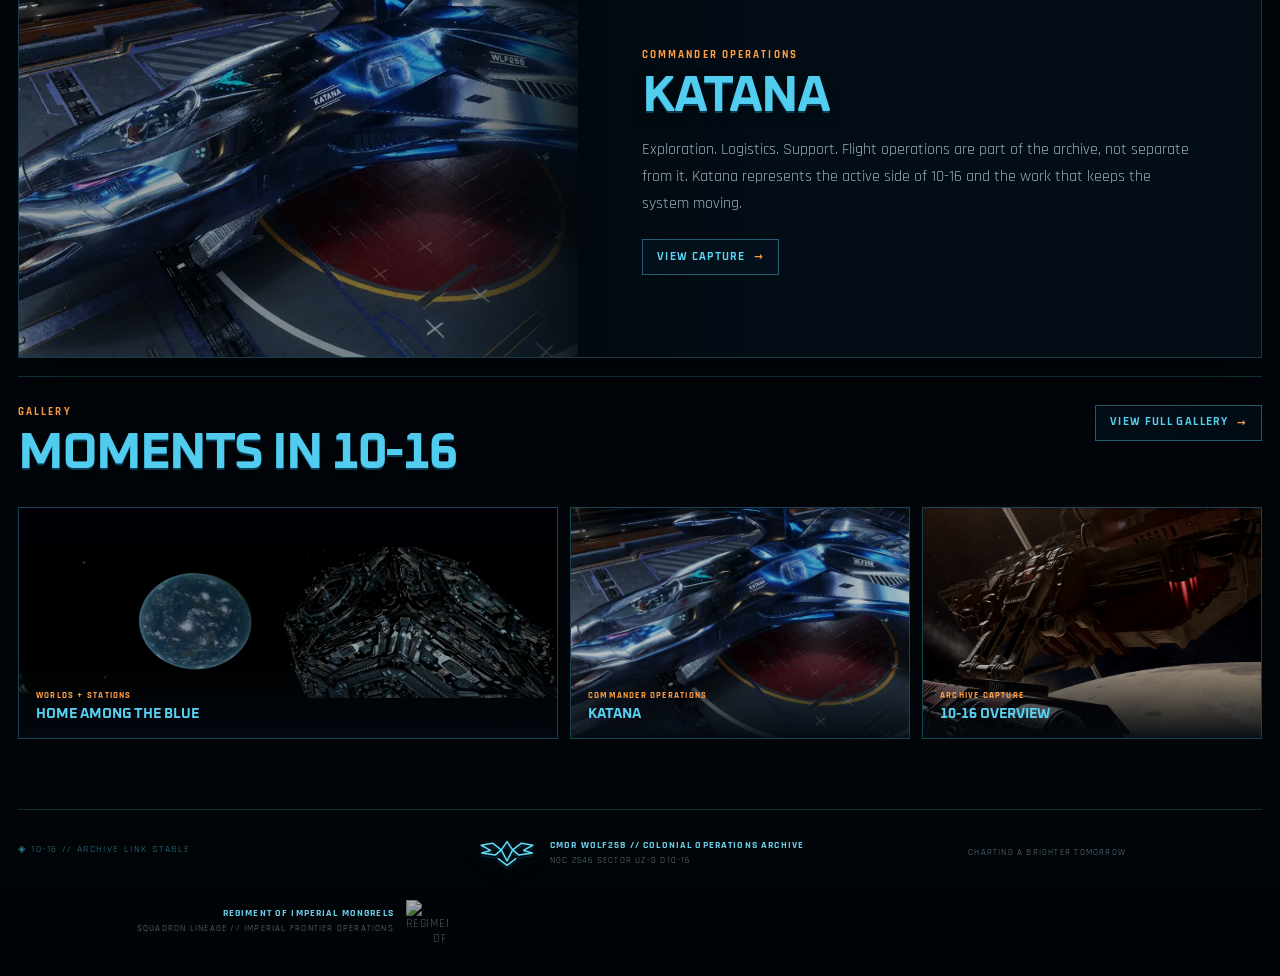
==== commit e4fea728: "Match homepage more closely to approved concept" ====
--- a/index.html
+++ b/index.html
@@ -7,18 +7,30 @@
 
   <title>10-16 Colonial Operations Archive</title>
 
+  <link rel="preconnect" href="https://fonts.googleapis.com">
+  <link rel="preconnect" href="https://fonts.gstatic.com" crossorigin>
+  <link href="https://fonts.googleapis.com/css2?family=Oxanium:wght@500;600;700;800&family=Rajdhani:wght@500;600;700&display=swap" rel="stylesheet">
+
   <link rel="stylesheet" href="styles.css">
   <link rel="stylesheet" href="visual-polish.css">
   <link rel="stylesheet" href="command-ui.css">
+  <link rel="stylesheet" href="concept-fidelity.css">
 </head>
 
-<body class="page-home">
-
-  <header class="site-header command-bar">
-    <div class="command-header-inner">
-      <a class="archive-brand" href="index.html" aria-label="10-16 archive home">
-        <svg class="archive-emblem" viewBox="0 0 64 64" aria-hidden="true">
-          <path d="M32 6v38M32 20 20 10M32 20 44 10M32 28 15 17M32 28 49 17M32 36 11 24M32 36 53 24M32 44 20 36M32 44 44 36M24 48l8 10 8-10" fill="none" stroke="currentColor" stroke-width="2" stroke-linecap="round" stroke-linejoin="round"/>
+<body class="page-home concept-home">
+
+  <header class="site-header command-bar concept-header">
+    <div class="command-header-inner concept-header-inner">
+      <a class="archive-brand concept-brand" href="index.html" aria-label="10-16 archive home">
+        <svg class="elite-wing-mark" viewBox="0 0 120 70" aria-hidden="true">
+          <g fill="none" stroke="currentColor" stroke-width="3" stroke-linecap="round" stroke-linejoin="round">
+            <path d="M60 13 49 29 60 50 71 29 60 13Z"/>
+            <path d="M49 29 32 16 10 20 28 30 11 35 37 39 49 29Z"/>
+            <path d="M71 29 88 16 110 20 92 30 109 35 83 39 71 29Z"/>
+            <path d="M43 46 60 59 77 46"/>
+            <path d="M31 47 48 51M89 47 72 51"/>
+          </g>
+          <circle cx="60" cy="30" r="5" fill="currentColor" opacity=".9"/>
         </svg>
         <span class="archive-brand-copy">
           <strong>CMDR Wolf258 // Colonial Operations Archive</strong>
@@ -26,7 +38,7 @@
         </span>
       </a>
 
-      <nav class="main-nav" aria-label="Primary navigation">
+      <nav class="main-nav concept-nav" aria-label="Primary navigation">
         <a class="active" href="system.html">System</a>
         <a href="colonies.html">Colonies</a>
         <a href="mining.html">Mining</a>
@@ -38,200 +50,240 @@
     </div>
   </header>
 
-  <main class="command-main">
-
-    <section class="hero-command" aria-label="10-16 system command overview">
-      <img class="hero-command-image" src="images/gallery/kings-mountain-view-elw.webp" alt="Earth-like world and King's Mountain View in 10-16">
-      <div class="hero-command-shade"></div>
-      <div class="hero-command-ghost" aria-hidden="true">10-16</div>
-
-      <div class="hero-command-copy">
+  <main class="command-main concept-main">
+
+    <section class="concept-hero" aria-label="10-16 system command overview">
+      <div class="concept-hero-visual" aria-hidden="true">
+        <img src="images/gallery/kings-mountain-view-elw.webp" alt="">
+      </div>
+      <div class="concept-hero-grid" aria-hidden="true"></div>
+      <div class="concept-hero-ghost" aria-hidden="true">10-16</div>
+
+      <div class="concept-hero-copy">
         <p class="hero-command-code">NGC 2546 Sector UZ-G d10-16</p>
-        <h1 class="hero-command-title">Welcome to 10-16</h1>
-        <p class="hero-text">
-          A living operations archive for a system discovered, colonized, and
-          continually shaped by CMDR Wolf258. Follow exploration, infrastructure,
-          resource surveys, faction strategy, and the continuing story of a home
-          built in the black.
+        <h1 class="concept-title">Welcome to 10-16</h1>
+        <p class="concept-lede">
+          A living operations archive for a discovered and colonized system,
+          shaped by CMDR Wolf258. Exploration, industry, population, faction
+          strategy, and the continuing story of a home built in the black.
         </p>
-        <p class="hero-command-quote">
-          “Some places are discovered. This one is a home.”
-          <span>— CMDR Wolf258</span>
-        </p>
-      </div>
-
-      <aside class="command-telemetry" aria-label="System telemetry">
-        <div class="panel-heading">
+        <p class="concept-quote">“Some places are discovered. This one is a home.”</p>
+      </div>
+
+      <aside class="concept-telemetry" aria-label="System telemetry">
+        <div class="concept-panel-head">
           <span>System Telemetry</span>
-          <span class="status-indicator">LIVE</span>
-        </div>
-
-        <div class="telemetry-row">
-          <span class="telemetry-icon">◆</span>
-          <span><span class="telemetry-label">Commander</span></span>
-          <strong class="telemetry-value">Wolf258</strong>
-        </div>
-
-        <div class="telemetry-row">
-          <span class="telemetry-icon">◎</span>
-          <span><span class="telemetry-label">Population</span></span>
-          <strong class="telemetry-value live-population">Loading...</strong>
-        </div>
-
-        <div class="telemetry-row">
-          <span class="telemetry-icon">10</span>
-          <span><span class="telemetry-label">Designation</span></span>
-          <strong class="telemetry-value">10-16</strong>
-        </div>
-
-        <div class="telemetry-row">
-          <span class="telemetry-icon">▲</span>
-          <span><span class="telemetry-label">Development</span></span>
-          <strong class="telemetry-value">Active Colony</strong>
-        </div>
+          <span class="concept-live">Live</span>
+        </div>
+
+        <div class="concept-telemetry-row">
+          <span class="concept-telemetry-icon commander-icon">◆</span>
+          <span class="concept-telemetry-copy"><small>Commander</small><strong>Wolf258</strong></span>
+        </div>
+
+        <div class="concept-telemetry-row">
+          <span class="concept-telemetry-icon orbit-icon">◎</span>
+          <span class="concept-telemetry-copy"><small>Population</small><strong class="live-population">Loading...</strong></span>
+        </div>
+
+        <div class="concept-telemetry-row">
+          <span class="concept-telemetry-icon designation-icon">16</span>
+          <span class="concept-telemetry-copy"><small>Designation</small><strong>10-16</strong></span>
+        </div>
+
+        <div class="concept-telemetry-row">
+          <span class="concept-telemetry-icon development-icon">▲</span>
+          <span class="concept-telemetry-copy"><small>Development</small><strong>Active Colony</strong></span>
+        </div>
+
+        <svg class="imperial-mark imperial-mark-panel" viewBox="0 0 120 84" aria-label="Imperial inspired crest" role="img">
+          <g fill="none" stroke="currentColor" stroke-width="2.5" stroke-linecap="round" stroke-linejoin="round">
+            <path d="M60 13 52 28 60 39 68 28 60 13Z"/>
+            <path d="M52 28 38 20 19 24 35 31 17 37 40 41 52 28Z"/>
+            <path d="M68 28 82 20 101 24 85 31 103 37 80 41 68 28Z"/>
+            <path d="M44 43 31 54 16 55 33 61 45 56"/>
+            <path d="M76 43 89 54 104 55 87 61 75 56"/>
+            <path d="M45 56 60 72 75 56M53 49l7 8 7-8"/>
+          </g>
+        </svg>
       </aside>
 
-      <div class="hero-landmark-label">
+      <div class="concept-landmark-caption">
+        <span>Landmark // ELW Orbit</span>
         <strong>King's Mountain View</strong>
-        <span>Earth-like world orbital landmark</span>
-      </div>
-    </section>
-
-    <section class="node-deck" aria-label="Archive command nodes">
-      <a class="node-card node-card-large" href="system.html">
-        <span class="node-icon" aria-hidden="true">
-          <svg viewBox="0 0 64 64">
-            <circle cx="32" cy="32" r="8"/>
-            <circle cx="32" cy="32" r="20"/>
-            <ellipse cx="32" cy="32" rx="28" ry="14" transform="rotate(-24 32 32)"/>
-            <circle cx="53" cy="22" r="2.5" fill="currentColor" stroke="none"/>
-          </svg>
-        </span>
-        <span class="node-copy">
-          <h3>System Intelligence</h3>
-          <p>Identity, population, major bodies, strategic landmarks, and the development record of 10-16.</p>
-        </span>
-        <span class="node-arrow">›</span>
-      </a>
-
-      <a class="node-card node-card-large" href="colonies.html">
-        <span class="node-icon" aria-hidden="true">
-          <svg viewBox="0 0 64 64">
-            <path d="M10 49h44M16 49V32h9v17M27 49V22h10v27M39 49V28h9v21M20 32l5-7 5 7M31 22l1-10 3 10M43 28l4-6 4 6"/>
-          </svg>
-        </span>
-        <span class="node-copy">
-          <h3>Colony Network</h3>
-          <p>Starports, surface facilities, industrial hubs, and the infrastructure turning a discovery into a functioning colony.</p>
-        </span>
-        <span class="node-arrow">›</span>
-      </a>
-
-      <a class="node-card node-card-small" href="mining.html">
-        <span class="node-icon" aria-hidden="true">
-          <svg viewBox="0 0 64 64">
-            <path d="M18 46 36 28M27 19l18 18M38 12l14 14M12 38l14 14M42 10l12 12M10 42l12 12"/>
-          </svg>
-        </span>
-        <span class="node-copy">
-          <h3>Resource Survey</h3>
-          <p>Signals, commodities, coordinates, rig density, and preferred extraction sites.</p>
-        </span>
-        <span class="node-arrow">›</span>
-      </a>
-
-      <a class="node-card node-card-small" href="bgs.html">
-        <span class="node-icon" aria-hidden="true">
-          <svg viewBox="0 0 64 64">
-            <circle cx="15" cy="32" r="5"/>
-            <circle cx="32" cy="16" r="5"/>
-            <circle cx="49" cy="32" r="5"/>
-            <circle cx="32" cy="49" r="5"/>
-            <path d="m19 29 9-9M36 20l9 9M45 36l-9 9M28 45l-9-9"/>
-          </svg>
-        </span>
-        <span class="node-copy">
-          <h3>Influence Operations</h3>
-          <p>Live factions, states, daily orders, and the long-range strategy behind 10-16.</p>
-        </span>
-        <span class="node-arrow">›</span>
-      </a>
-
-      <a class="node-card node-card-small" href="gallery.html">
-        <span class="node-icon" aria-hidden="true">
-          <svg viewBox="0 0 64 64">
-            <rect x="10" y="14" width="44" height="36" rx="2"/>
-            <circle cx="24" cy="27" r="5"/>
-            <path d="m14 45 12-11 8 7 7-6 9 10"/>
-          </svg>
-        </span>
-        <span class="node-copy">
-          <h3>Visual Recon</h3>
-          <p>Real screenshots, landmarks, ships, and the visual history of the system.</p>
-        </span>
-        <span class="node-arrow">›</span>
-      </a>
-    </section>
-
-    <section class="command-showcase" aria-label="The system">
-      <img class="command-showcase-image" src="images/gallery/kings-mountain-view-elw.webp" alt="Earth-like world and King's Mountain View">
-      <div class="command-showcase-copy">
+      </div>
+    </section>
+
+    <section class="concept-node-row" aria-label="Primary archive nodes">
+      <a class="concept-node concept-node-wide" href="system.html">
+        <span class="concept-node-icon system-node-icon" aria-hidden="true">
+          <svg viewBox="0 0 100 100">
+            <g fill="none" stroke="currentColor" stroke-linecap="round" stroke-linejoin="round">
+              <circle cx="50" cy="50" r="12" stroke-width="2.6"/>
+              <circle cx="50" cy="50" r="27" stroke-width="1.4" opacity=".8"/>
+              <ellipse cx="50" cy="50" rx="42" ry="20" transform="rotate(-25 50 50)" stroke-width="1.5"/>
+              <ellipse cx="50" cy="50" rx="34" ry="12" transform="rotate(27 50 50)" stroke-width="1" opacity=".55"/>
+              <path d="M17 22h13M70 78h13M76 18l7 7M17 75l7 7" stroke-width="1.2" opacity=".7"/>
+            </g>
+            <circle cx="83" cy="33" r="4" fill="currentColor"/>
+            <circle cx="25" cy="65" r="2.5" fill="currentColor" opacity=".75"/>
+          </svg>
+        </span>
+        <span class="concept-node-copy">
+          <small>Archive Node 01</small>
+          <h2>System Intelligence</h2>
+          <p>Stellar data, planetary bodies, live population, strategic landmarks, resources, and the history of 10-16.</p>
+        </span>
+        <span class="concept-node-arrow">→</span>
+      </a>
+
+      <a class="concept-node concept-node-wide" href="colonies.html">
+        <span class="concept-node-icon colony-node-icon" aria-hidden="true">
+          <svg viewBox="0 0 100 100">
+            <g fill="none" stroke="currentColor" stroke-linecap="round" stroke-linejoin="round">
+              <path d="M12 77h76M20 77V52h17v25M41 77V36h20v41M65 77V49h16v28" stroke-width="2"/>
+              <path d="M18 52 28 40l10 12M40 36l11-17 11 17M64 49l9-11 9 11" stroke-width="1.7"/>
+              <path d="M25 62h7M47 50h8M70 59h6M50 19v-8M44 15h12" stroke-width="1.2" opacity=".72"/>
+              <path d="M14 82h72" stroke-width="1" opacity=".45"/>
+            </g>
+          </svg>
+        </span>
+        <span class="concept-node-copy">
+          <small>Archive Node 02</small>
+          <h2>Colony Network</h2>
+          <p>Starports, settlements, industrial hubs, specialized facilities, and a growing infrastructure network.</p>
+        </span>
+        <span class="concept-node-arrow">→</span>
+      </a>
+    </section>
+
+    <section class="concept-node-row concept-node-row-secondary" aria-label="Operational archive nodes">
+      <a class="concept-node concept-node-compact" href="mining.html">
+        <span class="concept-node-icon compact-node-icon" aria-hidden="true">
+          <svg viewBox="0 0 100 100">
+            <g fill="none" stroke="currentColor" stroke-linecap="round" stroke-linejoin="round">
+              <path d="M25 73 69 29M53 23l24 24M66 15l19 19M17 62l21 21" stroke-width="3"/>
+              <path d="M30 28h18M39 19v18M62 67l8 8M22 42l7 7" stroke-width="1.5" opacity=".7"/>
+              <circle cx="27" cy="28" r="8" stroke-width="1.2" opacity=".55"/>
+            </g>
+          </svg>
+        </span>
+        <span class="concept-node-copy"><small>Node 03</small><h2>Resource Survey</h2><p>Surface deposits, signals, coordinates, rig density, and market-aware extraction data.</p></span>
+        <span class="concept-node-arrow">→</span>
+      </a>
+
+      <a class="concept-node concept-node-compact" href="bgs.html">
+        <span class="concept-node-icon compact-node-icon" aria-hidden="true">
+          <svg viewBox="0 0 100 100">
+            <g fill="none" stroke="currentColor" stroke-linecap="round" stroke-linejoin="round">
+              <circle cx="50" cy="18" r="7" stroke-width="2"/>
+              <circle cx="24" cy="50" r="7" stroke-width="2"/>
+              <circle cx="76" cy="50" r="7" stroke-width="2"/>
+              <circle cx="50" cy="79" r="7" stroke-width="2"/>
+              <circle cx="50" cy="50" r="10" stroke-width="2.2"/>
+              <path d="M46 25 32 43M54 25l14 18M32 57l13 15M68 57 55 72" stroke-width="1.6"/>
+              <path d="M16 50h-8M84 50h8M50 10V4M50 87v7" stroke-width="1.2" opacity=".6"/>
+            </g>
+          </svg>
+        </span>
+        <span class="concept-node-copy"><small>Node 04</small><h2>Influence Operations</h2><p>Faction influence, states, daily orders, ownership, and long-range Background Simulation strategy.</p></span>
+        <span class="concept-node-arrow">→</span>
+      </a>
+
+      <a class="concept-node concept-node-compact" href="gallery.html">
+        <span class="concept-node-icon compact-node-icon" aria-hidden="true">
+          <svg viewBox="0 0 100 100">
+            <g fill="none" stroke="currentColor" stroke-linecap="round" stroke-linejoin="round">
+              <rect x="17" y="22" width="66" height="54" rx="3" stroke-width="2"/>
+              <circle cx="37" cy="41" r="8" stroke-width="1.8"/>
+              <path d="m22 68 19-18 13 12 11-10 13 16" stroke-width="2"/>
+              <path d="M28 16h44M28 82h44" stroke-width="1" opacity=".55"/>
+            </g>
+          </svg>
+        </span>
+        <span class="concept-node-copy"><small>Node 05</small><h2>Visual Recon</h2><p>Real screenshots of the worlds, stations, ships, and operations that give the system its identity.</p></span>
+        <span class="concept-node-arrow">→</span>
+      </a>
+    </section>
+
+    <section class="concept-showcase system-showcase" aria-label="The system">
+      <div class="concept-showcase-media">
+        <img src="images/gallery/kings-mountain-view-elw.webp" alt="Earth-like world and King's Mountain View">
+        <div class="concept-showcase-scan"></div>
+      </div>
+      <div class="concept-showcase-copy">
         <p class="command-section-kicker">The System</p>
         <h2>NGC 2546 Sector UZ-G d10-16</h2>
         <p>
           A discovered frontier transformed into a working home system: billions
-          of inhabitants, growing infrastructure, strategic resources, custom
-          landmarks, and an archive built to preserve every stage of the journey.
+          of inhabitants, growing infrastructure, strategic resources, and a
+          network of places built deliberately far from the familiar core.
         </p>
-        <a class="command-button" href="system.html">Explore the system</a>
-      </div>
-    </section>
-
-    <section class="command-showcase katana-command" aria-label="Commander Operations Katana">
-      <img class="command-showcase-image" src="images/gallery/katana.webp" alt="Katana under station lighting">
-      <div class="command-showcase-copy">
+        <a class="concept-button" href="system.html">Explore the system</a>
+      </div>
+      <svg class="imperial-mark imperial-mark-showcase" viewBox="0 0 120 84" aria-hidden="true">
+        <g fill="none" stroke="currentColor" stroke-width="2.5" stroke-linecap="round" stroke-linejoin="round">
+          <path d="M60 13 52 28 60 39 68 28 60 13Z"/>
+          <path d="M52 28 38 20 19 24 35 31 17 37 40 41 52 28Z"/>
+          <path d="M68 28 82 20 101 24 85 31 103 37 80 41 68 28Z"/>
+          <path d="M44 43 31 54 16 55 33 61 45 56M76 43 89 54 104 55 87 61 75 56"/>
+          <path d="M45 56 60 72 75 56"/>
+        </g>
+      </svg>
+    </section>
+
+    <section class="concept-showcase katana-showcase" aria-label="Commander Operations Katana">
+      <div class="concept-showcase-media">
+        <img src="images/gallery/katana.webp" alt="Katana under station lighting">
+        <div class="concept-showcase-scan"></div>
+      </div>
+      <div class="concept-showcase-copy">
         <p class="command-section-kicker">Commander Operations</p>
         <h2>Katana</h2>
         <p>
-          Flight operations are part of the archive, not separate from it.
-          Katana represents the active side of 10-16: travel, surveying,
-          logistics, combat readiness, and the constant work of shaping a system.
+          Exploration. Logistics. Support. Flight operations are part of the
+          archive, not separate from it. Katana represents the active side of
+          10-16 and the work that keeps the system moving.
         </p>
-        <a class="command-button" href="gallery.html#katana">View capture</a>
-      </div>
-    </section>
-
-    <section class="gallery-preview" aria-label="Gallery preview">
-      <div class="gallery-preview-head">
+        <a class="concept-button" href="gallery.html#katana">View capture</a>
+      </div>
+    </section>
+
+    <section class="concept-gallery" aria-label="Gallery preview">
+      <div class="concept-gallery-head">
         <div>
           <p class="gallery-preview-kicker">Gallery</p>
           <h2>Moments in 10-16</h2>
         </div>
-        <a class="command-button" href="gallery.html">View full gallery</a>
-      </div>
-
-      <div class="gallery-preview-grid">
-        <a class="gallery-preview-card" href="gallery.html#kings-mountain-view">
+        <a class="concept-button" href="gallery.html">View full gallery</a>
+      </div>
+      <div class="concept-gallery-grid">
+        <a class="concept-gallery-card concept-gallery-card-wide" href="gallery.html#kings-mountain-view">
           <img src="images/gallery/kings-mountain-view-elw.webp" alt="King's Mountain View and the Earth-like world">
-          <span>Worlds + Stations</span>
+          <span><small>Worlds + Stations</small><strong>Home Among the Blue</strong></span>
         </a>
-        <a class="gallery-preview-card" href="gallery.html#katana">
+        <a class="concept-gallery-card" href="gallery.html#katana">
           <img src="images/gallery/katana.webp" alt="Katana">
-          <span>Commander Operations</span>
+          <span><small>Commander Operations</small><strong>Katana</strong></span>
         </a>
-        <a class="gallery-preview-card" href="gallery.html#overview-capture">
+        <a class="concept-gallery-card" href="gallery.html">
           <img src="images/gallery/image.png" alt="10-16 overview capture">
-          <span>Archive Capture</span>
+          <span><small>Archive Capture</small><strong>10-16 Overview</strong></span>
         </a>
       </div>
     </section>
 
   </main>
 
-  <footer class="command-footer">
+  <footer class="command-footer concept-footer">
     <div class="command-footer-brand">
-      <svg class="archive-emblem" viewBox="0 0 64 64" aria-hidden="true">
-        <path d="M32 6v38M32 20 20 10M32 20 44 10M32 28 15 17M32 28 49 17M32 36 11 24M32 36 53 24M32 44 20 36M32 44 44 36M24 48l8 10 8-10" fill="none" stroke="currentColor" stroke-width="2" stroke-linecap="round" stroke-linejoin="round"/>
+      <svg class="elite-wing-mark footer-wing" viewBox="0 0 120 70" aria-hidden="true">
+        <g fill="none" stroke="currentColor" stroke-width="3" stroke-linecap="round" stroke-linejoin="round">
+          <path d="M60 13 49 29 60 50 71 29 60 13Z"/>
+          <path d="M49 29 32 16 10 20 28 30 11 35 37 39 49 29Z"/>
+          <path d="M71 29 88 16 110 20 92 30 109 35 83 39 71 29Z"/>
+          <path d="M43 46 60 59 77 46"/>
+        </g>
       </svg>
       <div class="command-footer-copy">
         <strong>CMDR Wolf258 // Colonial Operations Archive</strong>
@@ -244,9 +296,9 @@
     <div class="command-footer-squad">
       <div>
         <strong>Regiment of Imperial Mongrels</strong>
-        <span>Squadron lineage // frontier operations</span>
-      </div>
-      <img src="https://raw.githubusercontent.com/CMDRWolf258/mongrels-squadron/main/assets/images/branding/icon-192.png" alt="Mongrels emblem">
+        <span>Squadron lineage // Imperial frontier operations</span>
+      </div>
+      <img src="https://raw.githubusercontent.com/CMDRWolf258/mongrels-squadron/main/assets/images/branding/icon-192.png" alt="Regiment of Imperial Mongrels emblem">
     </div>
   </footer>
 
--- a/concept-fidelity.css
+++ b/concept-fidelity.css
@@ -0,0 +1,1001 @@
+/* CONCEPT FIDELITY PASS — brings the live homepage closer to the approved visual mockup */
+
+.concept-home {
+  --concept-cyan: #67e8ff;
+  --concept-cyan-2: #34c7ef;
+  --concept-blue: #238dcb;
+  --concept-blue-deep: #124d80;
+  --concept-orange: #ff9d42;
+  --concept-copy: #9eb7c4;
+  --concept-dim: #627c8a;
+  --concept-line: rgba(95, 216, 255, .28);
+  background:
+    radial-gradient(circle at 70% 16%, rgba(24,110,155,.12), transparent 28rem),
+    linear-gradient(180deg, #030b12 0%, #02070c 52%, #010407 100%);
+  font-family: "Rajdhani", Inter, ui-sans-serif, system-ui, sans-serif;
+}
+
+.concept-home h1,
+.concept-home h2,
+.concept-home h3,
+.concept-home .main-nav,
+.concept-home .archive-brand-copy strong,
+.concept-home .command-motto,
+.concept-home .command-button,
+.concept-home .concept-button {
+  font-family: "Oxanium", "Rajdhani", Inter, ui-sans-serif, system-ui, sans-serif;
+}
+
+/* HEADER */
+
+.concept-header {
+  background: rgba(2, 8, 14, .96);
+  border-bottom-color: rgba(74, 204, 247, .28);
+}
+
+.concept-header-inner {
+  width: min(1420px, calc(100% - 36px));
+  min-height: 82px;
+  grid-template-columns: minmax(350px, 1fr) auto 190px;
+  gap: 28px;
+}
+
+.concept-brand {
+  gap: 15px;
+}
+
+.elite-wing-mark {
+  width: 72px;
+  height: 46px;
+  flex: 0 0 72px;
+  color: #61dcfb;
+  filter:
+    drop-shadow(0 0 10px rgba(97,220,251,.16))
+    drop-shadow(0 3px 0 rgba(5,34,50,.78));
+}
+
+.concept-brand .archive-brand-copy strong {
+  color: #6bdffb;
+  font-size: .78rem;
+  letter-spacing: .12em;
+}
+
+.concept-brand .archive-brand-copy span {
+  color: #5f7d8c;
+  font-size: .55rem;
+}
+
+.concept-nav {
+  border-top-color: rgba(97,232,255,.22) !important;
+  border-bottom-color: rgba(97,232,255,.22) !important;
+}
+
+.concept-nav a {
+  min-width: 88px !important;
+  padding: 14px 13px 13px !important;
+  font-family: "Oxanium", sans-serif;
+  font-size: .63rem !important;
+  color: #7f9ba8 !important;
+}
+
+.concept-nav a:hover,
+.concept-nav a.active {
+  color: #69e8ff !important;
+  background: linear-gradient(180deg, rgba(27,83,112,.48), rgba(3,18,29,.92)) !important;
+}
+
+.concept-header .command-motto {
+  color: #718995;
+  font-size: .54rem;
+}
+
+/* MAIN FRAME */
+
+.page-home main.concept-main {
+  width: min(1420px, calc(100% - 36px));
+  max-width: none;
+  padding: 16px 0 34px;
+}
+
+/* HERO */
+
+.concept-hero {
+  position: relative;
+  min-height: 620px;
+  overflow: hidden;
+  border: 1px solid rgba(88, 216, 255, .27);
+  background:
+    radial-gradient(circle at 84% 23%, rgba(53,194,235,.08), transparent 16rem),
+    #02080e;
+  box-shadow:
+    0 34px 90px rgba(0,0,0,.48),
+    inset 0 0 0 1px rgba(255,255,255,.015);
+  isolation: isolate;
+}
+
+.concept-hero::before,
+.concept-hero::after {
+  content: "";
+  position: absolute;
+  z-index: 8;
+  pointer-events: none;
+}
+
+.concept-hero::before {
+  left: 17px;
+  top: 17px;
+  width: 44px;
+  height: 44px;
+  border-left: 2px solid var(--concept-cyan);
+  border-top: 2px solid var(--concept-cyan);
+  opacity: .85;
+}
+
+.concept-hero::after {
+  right: 18px;
+  bottom: 18px;
+  width: 62px;
+  height: 2px;
+  background: linear-gradient(90deg, transparent, var(--concept-orange));
+  box-shadow: 0 0 12px rgba(255,157,66,.25);
+}
+
+.concept-hero-visual {
+  position: absolute;
+  z-index: 0;
+  right: 0;
+  top: 0;
+  width: 72%;
+  height: 100%;
+  display: flex;
+  align-items: center;
+  justify-content: flex-end;
+  overflow: hidden;
+  background: #02080e;
+}
+
+.concept-hero-visual img {
+  width: 100%;
+  height: 100%;
+  object-fit: contain;
+  object-position: right center;
+  display: block;
+  filter: brightness(.77) saturate(.94) contrast(1.06);
+}
+
+.concept-hero-visual::before {
+  content: "";
+  position: absolute;
+  inset: 0;
+  z-index: 2;
+  background:
+    linear-gradient(90deg, #02080e 0%, rgba(2,8,14,.93) 9%, rgba(2,8,14,.54) 26%, transparent 49%),
+    linear-gradient(0deg, rgba(2,8,14,.88), transparent 34%, transparent 72%, rgba(2,8,14,.22));
+  pointer-events: none;
+}
+
+.concept-hero-grid {
+  position: absolute;
+  z-index: 1;
+  inset: 0;
+  opacity: .22;
+  background-image:
+    linear-gradient(rgba(97,232,255,.025) 1px, transparent 1px),
+    linear-gradient(90deg, rgba(97,232,255,.025) 1px, transparent 1px);
+  background-size: 30px 30px;
+  mask-image: linear-gradient(90deg, #000 0 48%, transparent 88%);
+}
+
+.concept-hero-ghost {
+  position: absolute;
+  z-index: 1;
+  left: 38%;
+  top: 24px;
+  color: rgba(76, 205, 245, .05);
+  font-family: "Oxanium", sans-serif;
+  font-size: clamp(8rem, 19vw, 16rem);
+  font-weight: 800;
+  letter-spacing: -.085em;
+  line-height: .9;
+  user-select: none;
+}
+
+.concept-hero-copy {
+  position: relative;
+  z-index: 5;
+  width: min(610px, 49%);
+  padding: 72px 0 80px clamp(38px, 5vw, 72px);
+}
+
+.concept-title {
+  margin: 0;
+  max-width: 650px;
+  font-size: clamp(4rem, 8.8vw, 7.4rem);
+  line-height: .87;
+  letter-spacing: -.065em;
+  text-transform: uppercase;
+  color: #36a8da;
+  background: linear-gradient(
+    180deg,
+    #89efff 0%,
+    #61ddfa 17%,
+    #3dbde8 37%,
+    #2794cf 58%,
+    #1b649d 78%,
+    #0f355d 100%
+  );
+  -webkit-background-clip: text;
+  background-clip: text;
+  -webkit-text-fill-color: transparent;
+  filter:
+    drop-shadow(0 2px 0 rgba(24,83,113,.92))
+    drop-shadow(0 5px 0 rgba(8,42,65,.98))
+    drop-shadow(0 8px 0 rgba(2,20,34,.75))
+    drop-shadow(0 0 14px rgba(97,232,255,.13));
+}
+
+.hero-command-code {
+  color: #f09a48 !important;
+  letter-spacing: .23em !important;
+  font-size: .68rem !important;
+}
+
+.concept-lede {
+  max-width: 545px;
+  margin: 27px 0 0;
+  color: #9eb5c1;
+  font-size: 1.02rem;
+  line-height: 1.78;
+  text-shadow: 0 2px 8px rgba(0,0,0,.36);
+}
+
+.concept-quote {
+  margin: 28px 0 0;
+  max-width: 520px;
+  color: #53c8ec;
+  font-family: "Oxanium", sans-serif;
+  font-size: .67rem;
+  font-weight: 700;
+  line-height: 1.7;
+  letter-spacing: .18em;
+  text-transform: uppercase;
+}
+
+.concept-quote::before {
+  content: "";
+  display: inline-block;
+  width: 26px;
+  height: 1px;
+  margin: 0 10px 4px 0;
+  background: var(--concept-orange);
+}
+
+.concept-telemetry {
+  position: absolute;
+  z-index: 6;
+  right: clamp(24px, 4vw, 54px);
+  top: 54px;
+  width: min(350px, 28vw);
+  padding: 21px 22px 88px;
+  background:
+    linear-gradient(180deg, rgba(4,18,30,.95), rgba(1,8,14,.94));
+  border: 1px solid rgba(98,225,255,.4);
+  border-top: 2px solid #50d7f5;
+  box-shadow:
+    0 24px 60px rgba(0,0,0,.42),
+    inset 0 0 38px rgba(83,208,247,.025);
+}
+
+.concept-telemetry::before,
+.concept-telemetry::after {
+  content: "";
+  position: absolute;
+  width: 25px;
+  height: 25px;
+}
+
+.concept-telemetry::before {
+  left: -1px;
+  bottom: -1px;
+  border-left: 2px solid var(--concept-cyan);
+  border-bottom: 2px solid var(--concept-cyan);
+}
+
+.concept-telemetry::after {
+  right: -1px;
+  top: -1px;
+  border-right: 2px solid var(--concept-cyan);
+  border-top: 2px solid var(--concept-cyan);
+}
+
+.concept-panel-head {
+  display: flex;
+  align-items: center;
+  justify-content: space-between;
+  gap: 12px;
+  padding-bottom: 11px;
+  border-bottom: 1px solid rgba(116,176,200,.18);
+  color: #8ca6b2;
+  font-family: "Oxanium", sans-serif;
+  font-size: .64rem;
+  font-weight: 700;
+  letter-spacing: .13em;
+  text-transform: uppercase;
+}
+
+.concept-live {
+  color: var(--concept-orange);
+}
+
+.concept-live::before {
+  content: "●";
+  margin-right: 6px;
+  font-size: .7em;
+}
+
+.concept-telemetry-row {
+  display: grid;
+  grid-template-columns: 38px 1fr;
+  gap: 12px;
+  align-items: center;
+  padding: 12px 0;
+  border-bottom: 1px solid rgba(116,176,200,.11);
+}
+
+.concept-telemetry-icon {
+  width: 32px;
+  height: 32px;
+  display: grid;
+  place-items: center;
+  border: 1px solid rgba(95,225,255,.38);
+  border-radius: 50%;
+  color: #61ddfb;
+  font-family: "Oxanium", sans-serif;
+  font-size: .66rem;
+  box-shadow: inset 0 0 12px rgba(95,225,255,.035);
+}
+
+.concept-telemetry-copy small,
+.concept-telemetry-copy strong {
+  display: block;
+}
+
+.concept-telemetry-copy small {
+  color: #5e7987;
+  font-size: .55rem;
+  font-weight: 700;
+  letter-spacing: .13em;
+  text-transform: uppercase;
+}
+
+.concept-telemetry-copy strong {
+  margin-top: 2px;
+  color: #b7cbd5;
+  font-size: .83rem;
+  font-weight: 700;
+}
+
+.imperial-mark {
+  color: rgba(98,218,248,.55);
+}
+
+.imperial-mark-panel {
+  position: absolute;
+  right: 18px;
+  bottom: 12px;
+  width: 92px;
+  height: 64px;
+  opacity: .42;
+  filter: drop-shadow(0 0 10px rgba(98,218,248,.08));
+}
+
+.concept-landmark-caption {
+  position: absolute;
+  z-index: 6;
+  right: 31%;
+  bottom: 28px;
+  padding: 8px 12px 8px 14px;
+  border-left: 2px solid var(--concept-orange);
+  background: linear-gradient(90deg, rgba(2,9,15,.84), transparent);
+}
+
+.concept-landmark-caption span,
+.concept-landmark-caption strong {
+  display: block;
+  text-transform: uppercase;
+}
+
+.concept-landmark-caption span {
+  color: #708a97;
+  font-size: .53rem;
+  font-weight: 700;
+  letter-spacing: .16em;
+}
+
+.concept-landmark-caption strong {
+  margin-top: 3px;
+  color: #5ed7f4;
+  font-family: "Oxanium", sans-serif;
+  font-size: .66rem;
+  letter-spacing: .12em;
+}
+
+/* NODE CARDS */
+
+.concept-node-row {
+  display: grid;
+  grid-template-columns: repeat(2, minmax(0, 1fr));
+  gap: 14px;
+  margin-top: 16px;
+}
+
+.concept-node-row-secondary {
+  grid-template-columns: repeat(3, minmax(0, 1fr));
+  margin-top: 12px;
+}
+
+.concept-node {
+  position: relative;
+  min-height: 182px;
+  display: grid;
+  grid-template-columns: 104px 1fr 34px;
+  gap: 20px;
+  align-items: center;
+  padding: 24px 24px 22px;
+  color: inherit;
+  text-decoration: none;
+  overflow: hidden;
+  background:
+    linear-gradient(135deg, rgba(17,52,73,.24), transparent 42%),
+    linear-gradient(180deg, rgba(7,24,38,.96), rgba(2,11,19,.98));
+  border: 1px solid rgba(87,219,255,.28);
+  box-shadow: 0 18px 45px rgba(0,0,0,.22);
+  transition: transform .18s ease, border-color .18s ease, background .18s ease;
+}
+
+.concept-node::before,
+.concept-node::after {
+  content: "";
+  position: absolute;
+  pointer-events: none;
+}
+
+.concept-node::before {
+  left: 0;
+  top: 0;
+  width: 38%;
+  height: 2px;
+  background: linear-gradient(90deg, var(--concept-cyan), transparent);
+}
+
+.concept-node::after {
+  right: 14px;
+  bottom: 12px;
+  width: 26px;
+  height: 1px;
+  background: var(--concept-orange);
+  opacity: .55;
+}
+
+.concept-node:hover {
+  transform: translateY(-3px);
+  border-color: rgba(99,226,255,.5);
+  background:
+    linear-gradient(135deg, rgba(22,73,99,.31), transparent 45%),
+    linear-gradient(180deg, rgba(9,31,48,.98), rgba(2,12,21,.99));
+}
+
+.concept-node-compact {
+  min-height: 166px;
+  grid-template-columns: 78px 1fr 30px;
+  gap: 15px;
+  padding: 20px;
+}
+
+.concept-node-icon {
+  width: 92px;
+  height: 92px;
+  display: grid;
+  place-items: center;
+  color: #52d4f4;
+  border: 1px solid rgba(93,218,252,.28);
+  border-radius: 50%;
+  background:
+    radial-gradient(circle, rgba(87,225,255,.09), rgba(87,225,255,.025) 48%, transparent 70%);
+  box-shadow:
+    inset 0 0 0 8px rgba(87,225,255,.018),
+    inset 0 0 30px rgba(87,225,255,.03),
+    0 0 20px rgba(87,225,255,.025);
+}
+
+.compact-node-icon {
+  width: 68px;
+  height: 68px;
+}
+
+.concept-node-icon svg {
+  width: 78%;
+  height: 78%;
+}
+
+.concept-node-copy small {
+  display: block;
+  margin-bottom: 5px;
+  color: var(--concept-orange);
+  font-size: .54rem;
+  font-weight: 700;
+  letter-spacing: .16em;
+  text-transform: uppercase;
+}
+
+.concept-node-copy h2 {
+  margin: 0 0 8px;
+  color: #58d5f5;
+  font-size: clamp(1.15rem, 2vw, 1.55rem);
+  letter-spacing: -.02em;
+  text-transform: uppercase;
+}
+
+.concept-node-copy p {
+  margin: 0;
+  color: #8ba4b1;
+  font-size: .84rem;
+  line-height: 1.62;
+}
+
+.concept-node-arrow {
+  width: 30px;
+  height: 30px;
+  display: grid;
+  place-items: center;
+  border: 1px solid rgba(88,216,255,.3);
+  color: #5edcf8;
+  font-family: "Oxanium", sans-serif;
+  font-size: 1rem;
+}
+
+/* CINEMATIC SHOWCASES */
+
+.concept-showcase {
+  position: relative;
+  min-height: 390px;
+  margin-top: 18px;
+  display: grid;
+  grid-template-columns: minmax(390px, .9fr) minmax(0, 1.1fr);
+  overflow: hidden;
+  border: 1px solid rgba(88,216,255,.24);
+  background: #02080e;
+  box-shadow: 0 24px 58px rgba(0,0,0,.3);
+}
+
+.concept-showcase-media {
+  position: relative;
+  min-height: 390px;
+  overflow: hidden;
+}
+
+.concept-showcase-media img {
+  width: 100%;
+  height: 100%;
+  min-height: 390px;
+  display: block;
+  object-fit: cover;
+  object-position: center center;
+  filter: brightness(.76) saturate(.95) contrast(1.06);
+}
+
+.system-showcase .concept-showcase-media img {
+  object-fit: contain;
+  background: #02080e;
+}
+
+.katana-showcase .concept-showcase-media img {
+  object-position: center 47%;
+}
+
+.concept-showcase-scan {
+  position: absolute;
+  inset: 0;
+  background:
+    linear-gradient(90deg, transparent 76%, rgba(2,8,14,.88) 100%),
+    linear-gradient(180deg, transparent, rgba(2,8,14,.3));
+}
+
+.concept-showcase-copy {
+  position: relative;
+  z-index: 2;
+  display: flex;
+  flex-direction: column;
+  justify-content: center;
+  padding: clamp(34px, 5vw, 64px);
+  background:
+    linear-gradient(90deg, rgba(2,8,14,.9), rgba(3,13,22,.98) 28%),
+    radial-gradient(circle at 82% 18%, rgba(31,116,159,.1), transparent 16rem);
+}
+
+.concept-showcase-copy h2,
+.concept-gallery-head h2 {
+  margin: 0 0 14px;
+  color: #51cdef;
+  font-size: clamp(2.1rem, 4vw, 3.7rem);
+  line-height: .98;
+  letter-spacing: -.04em;
+  text-transform: uppercase;
+  text-shadow:
+    0 2px 0 #0b3a55,
+    0 5px 14px rgba(0,0,0,.45);
+}
+
+.concept-showcase-copy p:not(.command-section-kicker) {
+  max-width: 600px;
+  margin: 0;
+  color: #98aeba;
+  font-size: .98rem;
+  line-height: 1.72;
+}
+
+.concept-button {
+  display: inline-flex;
+  align-items: center;
+  align-self: flex-start;
+  gap: 9px;
+  margin-top: 22px;
+  padding: 10px 14px;
+  border: 1px solid rgba(91,220,255,.38);
+  color: #59d7f4;
+  background: rgba(5,19,30,.68);
+  text-decoration: none;
+  font-size: .65rem;
+  font-weight: 700;
+  letter-spacing: .13em;
+  text-transform: uppercase;
+}
+
+.concept-button::after {
+  content: "→";
+  color: var(--concept-orange);
+}
+
+.concept-button:hover {
+  border-color: rgba(98,228,255,.62);
+  background: rgba(17,57,76,.45);
+}
+
+.imperial-mark-showcase {
+  position: absolute;
+  right: 26px;
+  bottom: 20px;
+  width: 120px;
+  height: 84px;
+  opacity: .2;
+}
+
+/* GALLERY PREVIEW */
+
+.concept-gallery {
+  margin-top: 18px;
+  padding: 28px 0 2px;
+  border-top: 1px solid rgba(87,219,255,.22);
+}
+
+.concept-gallery-head {
+  display: flex;
+  justify-content: space-between;
+  align-items: flex-end;
+  gap: 24px;
+  margin-bottom: 14px;
+}
+
+.concept-gallery-head .concept-button {
+  margin-top: 0;
+}
+
+.concept-gallery-grid {
+  display: grid;
+  grid-template-columns: 1.35fr .85fr .85fr;
+  gap: 12px;
+}
+
+.concept-gallery-card {
+  position: relative;
+  min-height: 230px;
+  overflow: hidden;
+  border: 1px solid rgba(87,219,255,.24);
+  color: inherit;
+  text-decoration: none;
+  background: #04101a;
+}
+
+.concept-gallery-card img {
+  width: 100%;
+  height: 100%;
+  min-height: 230px;
+  display: block;
+  object-fit: cover;
+  filter: brightness(.75) saturate(.9) contrast(1.05);
+  transition: transform .45s ease, filter .35s ease;
+}
+
+.concept-gallery-card-wide img {
+  object-fit: contain;
+  background: #02080e;
+}
+
+.concept-gallery-card:hover img {
+  transform: scale(1.018);
+  filter: brightness(.82) saturate(1) contrast(1.06);
+}
+
+.concept-gallery-card span {
+  position: absolute;
+  inset: auto 0 0;
+  display: block;
+  padding: 30px 17px 15px;
+  background: linear-gradient(transparent, rgba(2,8,14,.94));
+}
+
+.concept-gallery-card small,
+.concept-gallery-card strong {
+  display: block;
+}
+
+.concept-gallery-card small {
+  color: var(--concept-orange);
+  font-size: .54rem;
+  font-weight: 700;
+  letter-spacing: .14em;
+  text-transform: uppercase;
+}
+
+.concept-gallery-card strong {
+  margin-top: 4px;
+  color: #58d2f1;
+  font-family: "Oxanium", sans-serif;
+  font-size: .9rem;
+  text-transform: uppercase;
+}
+
+/* FOOTER */
+
+.concept-footer {
+  width: min(1420px, calc(100% - 36px));
+  max-width: none;
+  display: grid;
+  grid-template-columns: 1fr auto 1fr;
+  align-items: center;
+  gap: 28px;
+  margin-top: 34px;
+  padding: 24px 0 34px;
+  border-top: 1px solid rgba(87,219,255,.2);
+}
+
+.concept-footer .command-footer-brand {
+  display: flex;
+  align-items: center;
+  gap: 12px;
+}
+
+.footer-wing {
+  width: 62px;
+  height: 38px;
+  flex-basis: 62px;
+}
+
+.concept-footer .command-footer-copy strong,
+.concept-footer .command-footer-squad strong {
+  color: #6acfe9;
+}
+
+.concept-footer .command-footer-copy span,
+.concept-footer .command-footer-squad span,
+.concept-footer .command-footer-center {
+  color: #607986;
+}
+
+.concept-footer .command-footer-squad {
+  justify-self: end;
+  display: flex;
+  align-items: center;
+  gap: 12px;
+  text-align: right;
+}
+
+.concept-footer .command-footer-squad img {
+  width: 42px;
+  height: 42px;
+  object-fit: contain;
+  opacity: .76;
+  filter: saturate(.82) brightness(.9);
+}
+
+/* RESPONSIVE */
+
+@media (max-width: 1180px) {
+  .concept-header-inner {
+    grid-template-columns: 1fr;
+    gap: 8px;
+    padding: 14px 0 12px;
+  }
+
+  .concept-header .command-motto {
+    display: none;
+  }
+
+  .concept-nav {
+    overflow-x: auto !important;
+    justify-self: stretch;
+  }
+
+  .concept-nav a {
+    flex: 1 0 auto;
+  }
+
+  .concept-hero-copy {
+    width: 54%;
+  }
+
+  .concept-telemetry {
+    width: 310px;
+    right: 24px;
+  }
+}
+
+@media (max-width: 900px) {
+  .page-home main.concept-main,
+  .concept-footer,
+  .concept-header-inner {
+    width: min(100% - 24px, 1420px);
+  }
+
+  .concept-hero {
+    min-height: 760px;
+  }
+
+  .concept-hero-visual {
+    width: 100%;
+    height: 53%;
+    top: 0;
+  }
+
+  .concept-hero-visual img {
+    object-position: center top;
+  }
+
+  .concept-hero-visual::before {
+    background:
+      linear-gradient(0deg, #02080e 0%, rgba(2,8,14,.9) 15%, rgba(2,8,14,.2) 54%, transparent 75%),
+      linear-gradient(90deg, rgba(2,8,14,.15), transparent 20%, transparent 80%, rgba(2,8,14,.12));
+  }
+
+  .concept-hero-copy {
+    width: 100%;
+    padding: 350px 24px 36px;
+  }
+
+  .concept-title {
+    font-size: clamp(3.4rem, 13vw, 6rem);
+  }
+
+  .concept-telemetry {
+    position: relative;
+    top: auto;
+    right: auto;
+    width: calc(100% - 48px);
+    margin: 0 24px 26px;
+    padding-bottom: 18px;
+  }
+
+  .imperial-mark-panel {
+    display: none;
+  }
+
+  .concept-landmark-caption {
+    top: 28px;
+    right: auto;
+    left: 24px;
+    bottom: auto;
+  }
+
+  .concept-node-row,
+  .concept-node-row-secondary {
+    grid-template-columns: 1fr;
+  }
+
+  .concept-showcase {
+    grid-template-columns: 1fr;
+  }
+
+  .concept-showcase-media,
+  .concept-showcase-media img {
+    min-height: 300px;
+  }
+
+  .concept-showcase-copy {
+    padding: 32px 24px 36px;
+  }
+
+  .concept-gallery-grid {
+    grid-template-columns: 1fr;
+  }
+
+  .concept-footer {
+    grid-template-columns: 1fr;
+    text-align: left;
+  }
+
+  .concept-footer .command-footer-center {
+    justify-self: start;
+  }
+
+  .concept-footer .command-footer-squad {
+    justify-self: start;
+    text-align: left;
+  }
+}
+
+@media (max-width: 560px) {
+  .elite-wing-mark {
+    width: 58px;
+    flex-basis: 58px;
+  }
+
+  .concept-brand .archive-brand-copy strong {
+    font-size: .65rem;
+    white-space: normal;
+  }
+
+  .concept-brand .archive-brand-copy span {
+    font-size: .48rem;
+    white-space: normal;
+  }
+
+  .concept-hero {
+    min-height: 720px;
+  }
+
+  .concept-hero-copy {
+    padding-top: 310px;
+  }
+
+  .concept-title {
+    font-size: clamp(3rem, 15vw, 4.8rem);
+  }
+
+  .concept-lede {
+    font-size: .95rem;
+  }
+
+  .concept-node,
+  .concept-node-compact {
+    grid-template-columns: 64px 1fr 24px;
+    gap: 12px;
+    padding: 18px 16px;
+  }
+
+  .concept-node-icon,
+  .compact-node-icon {
+    width: 58px;
+    height: 58px;
+  }
+
+  .concept-node-copy p {
+    font-size: .79rem;
+  }
+
+  .concept-showcase-media,
+  .concept-showcase-media img {
+    min-height: 250px;
+  }
+
+  .concept-gallery-head {
+    align-items: flex-start;
+    flex-direction: column;
+  }
+}
+
+@media (prefers-reduced-motion: reduce) {
+  .concept-node,
+  .concept-gallery-card img {
+    transition: none;
+  }
+}
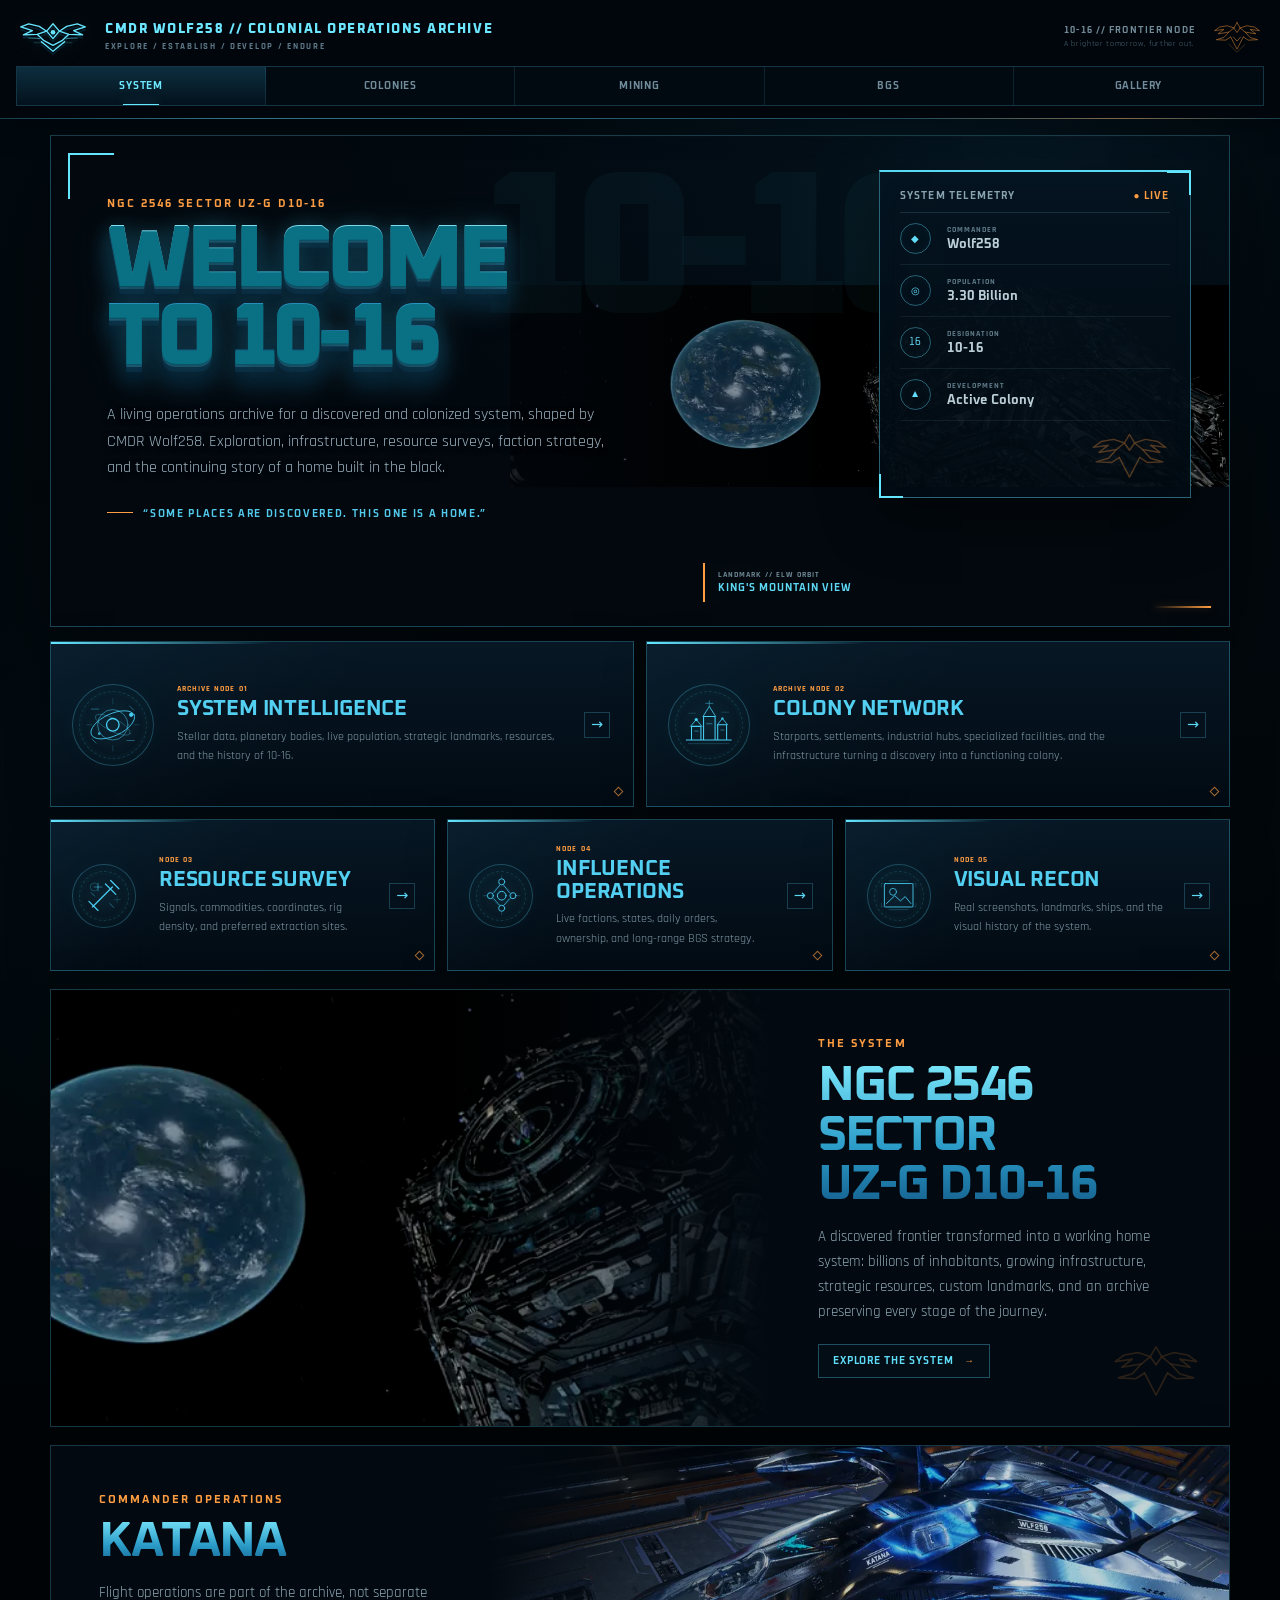
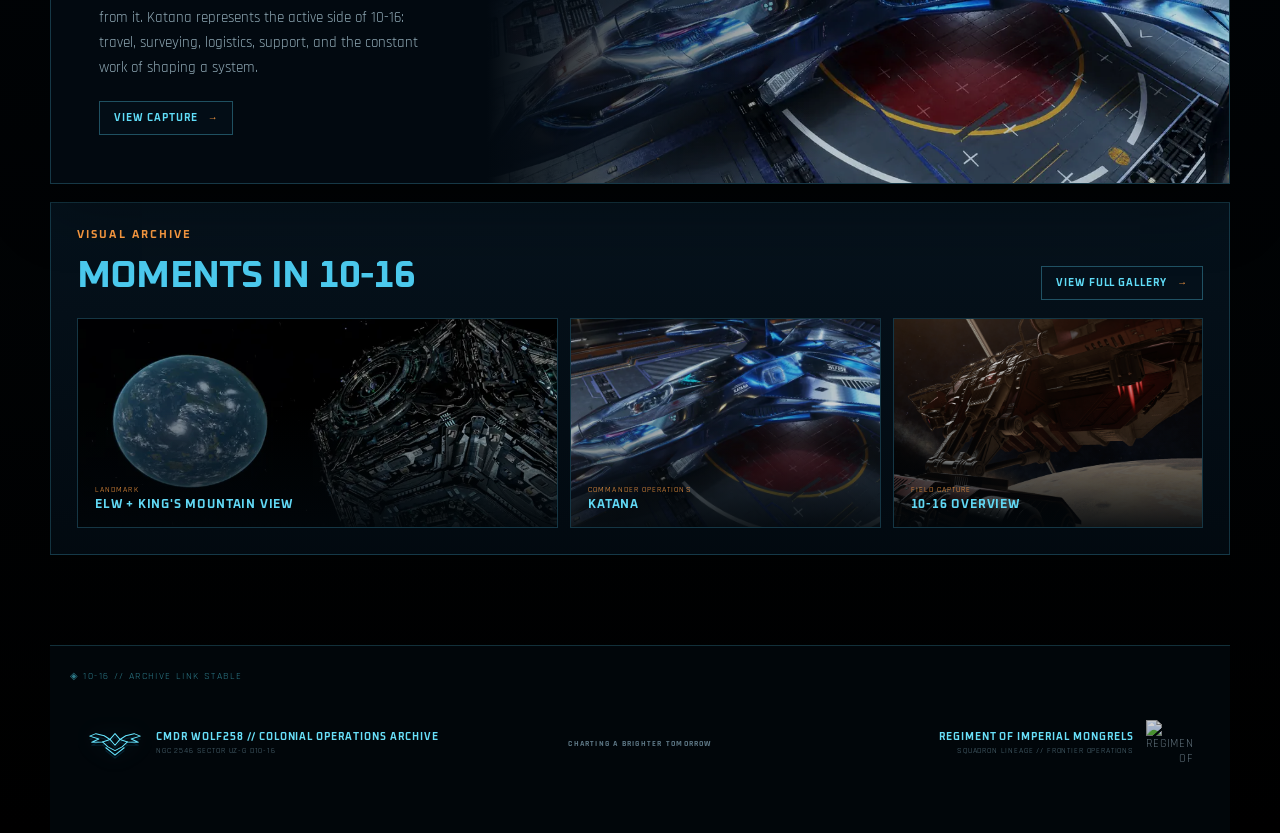
==== commit 9c940f22: "Rebuild 10-16 homepage hero for responsive concept fidelity" ====
--- a/index.html
+++ b/index.html
@@ -12,293 +12,344 @@
   <link href="https://fonts.googleapis.com/css2?family=Oxanium:wght@500;600;700;800&family=Rajdhani:wght@500;600;700&display=swap" rel="stylesheet">
 
   <link rel="stylesheet" href="styles.css">
-  <link rel="stylesheet" href="visual-polish.css">
-  <link rel="stylesheet" href="command-ui.css">
   <link rel="stylesheet" href="concept-fidelity.css">
 </head>
 
-<body class="page-home concept-home">
-
-  <header class="site-header command-bar concept-header">
-    <div class="command-header-inner concept-header-inner">
-      <a class="archive-brand concept-brand" href="index.html" aria-label="10-16 archive home">
-        <svg class="elite-wing-mark" viewBox="0 0 120 70" aria-hidden="true">
-          <g fill="none" stroke="currentColor" stroke-width="3" stroke-linecap="round" stroke-linejoin="round">
-            <path d="M60 13 49 29 60 50 71 29 60 13Z"/>
-            <path d="M49 29 32 16 10 20 28 30 11 35 37 39 49 29Z"/>
-            <path d="M71 29 88 16 110 20 92 30 109 35 83 39 71 29Z"/>
-            <path d="M43 46 60 59 77 46"/>
-            <path d="M31 47 48 51M89 47 72 51"/>
-          </g>
-          <circle cx="60" cy="30" r="5" fill="currentColor" opacity=".9"/>
-        </svg>
-        <span class="archive-brand-copy">
-          <strong>CMDR Wolf258 // Colonial Operations Archive</strong>
-          <span>Explore / Establish / Develop / Endure</span>
-        </span>
-      </a>
-
-      <nav class="main-nav concept-nav" aria-label="Primary navigation">
+<body class="concept-home">
+
+  <header class="concept-header">
+    <div class="concept-header-shell">
+      <div class="concept-header-top">
+        <a class="concept-brand" href="index.html" aria-label="10-16 archive home">
+          <svg class="elite-wing-mark" viewBox="0 0 140 76" aria-hidden="true">
+            <g fill="none" stroke="currentColor" stroke-linecap="round" stroke-linejoin="round">
+              <path d="M70 13 58 27 70 41 82 27 70 13Z" stroke-width="2.5"/>
+              <path d="M58 27 44 18 24 13 9 19 31 26 14 34 40 33 58 27Z" stroke-width="2.5"/>
+              <path d="M82 27 96 18 116 13 131 19 109 26 126 34 100 33 82 27Z" stroke-width="2.5"/>
+              <path d="M40 33 53 45 70 54 87 45 100 33" stroke-width="2.5"/>
+              <path d="M48 47 70 65 92 47" stroke-width="2.5"/>
+              <path d="M24 40 45 41M116 40 95 41" stroke-width="1.3" opacity=".65"/>
+              <path d="M34 49 52 49M106 49 88 49" stroke-width="1.1" opacity=".42"/>
+            </g>
+            <circle cx="70" cy="29" r="4.4" fill="currentColor"/>
+          </svg>
+
+          <span class="concept-brand-copy">
+            <strong>CMDR WOLF258 // COLONIAL OPERATIONS ARCHIVE</strong>
+            <span>EXPLORE / ESTABLISH / DEVELOP / ENDURE</span>
+          </span>
+        </a>
+
+        <div class="concept-header-affiliation">
+          <div class="concept-header-motto">
+            <strong>10-16 // FRONTIER NODE</strong>
+            <span>A brighter tomorrow, further out.</span>
+          </div>
+
+          <svg class="imperial-bird imperial-bird-header" viewBox="0 0 120 84" aria-label="Imperial inspired crest" role="img">
+            <g fill="none" stroke="currentColor" stroke-linecap="round" stroke-linejoin="round">
+              <path d="M60 10 53 22 60 32 67 22 60 10Z" stroke-width="2.1"/>
+              <path d="M53 22 38 17 21 20 10 28 31 25 18 35 42 31 53 22Z" stroke-width="2.1"/>
+              <path d="M67 22 82 17 99 20 110 28 89 25 102 35 78 31 67 22Z" stroke-width="2.1"/>
+              <path d="M42 31 31 43 14 48 35 49 46 42" stroke-width="2.1"/>
+              <path d="M78 31 89 43 106 48 85 49 74 42" stroke-width="2.1"/>
+              <path d="M46 42 60 69 74 42M52 42l8 9 8-9" stroke-width="2.1"/>
+              <path d="M42 58 60 76 78 58" stroke-width="1.5" opacity=".7"/>
+            </g>
+          </svg>
+        </div>
+      </div>
+
+      <nav class="concept-nav" aria-label="Primary navigation">
         <a class="active" href="system.html">System</a>
         <a href="colonies.html">Colonies</a>
         <a href="mining.html">Mining</a>
         <a href="bgs.html">BGS</a>
         <a href="gallery.html">Gallery</a>
       </nav>
-
-      <div class="command-motto">A brighter tomorrow<br>further out.</div>
     </div>
   </header>
 
-  <main class="command-main concept-main">
+  <main class="concept-main">
 
     <section class="concept-hero" aria-label="10-16 system command overview">
-      <div class="concept-hero-visual" aria-hidden="true">
-        <img src="images/gallery/kings-mountain-view-elw.webp" alt="">
-      </div>
-      <div class="concept-hero-grid" aria-hidden="true"></div>
-      <div class="concept-hero-ghost" aria-hidden="true">10-16</div>
+      <div class="hero-panorama">
+        <img src="images/gallery/kings-mountain-view-elw.webp" alt="Earth-like world and King's Mountain View in 10-16">
+      </div>
+      <div class="hero-panorama-shade" aria-hidden="true"></div>
+      <div class="hero-grid-lines" aria-hidden="true"></div>
+      <div class="hero-ghost" aria-hidden="true">10-16</div>
 
       <div class="concept-hero-copy">
-        <p class="hero-command-code">NGC 2546 Sector UZ-G d10-16</p>
-        <h1 class="concept-title">Welcome to 10-16</h1>
+        <p class="concept-kicker">NGC 2546 SECTOR UZ-G D10-16</p>
+        <h1 class="concept-title">WELCOME<br>TO 10-16</h1>
         <p class="concept-lede">
           A living operations archive for a discovered and colonized system,
-          shaped by CMDR Wolf258. Exploration, industry, population, faction
-          strategy, and the continuing story of a home built in the black.
+          shaped by CMDR Wolf258. Exploration, infrastructure, resource surveys,
+          faction strategy, and the continuing story of a home built in the black.
         </p>
         <p class="concept-quote">“Some places are discovered. This one is a home.”</p>
       </div>
 
       <aside class="concept-telemetry" aria-label="System telemetry">
         <div class="concept-panel-head">
-          <span>System Telemetry</span>
-          <span class="concept-live">Live</span>
+          <span>SYSTEM TELEMETRY</span>
+          <span class="concept-live">● LIVE</span>
         </div>
 
         <div class="concept-telemetry-row">
-          <span class="concept-telemetry-icon commander-icon">◆</span>
-          <span class="concept-telemetry-copy"><small>Commander</small><strong>Wolf258</strong></span>
+          <span class="concept-telemetry-icon">◆</span>
+          <span class="concept-telemetry-copy">
+            <small>COMMANDER</small>
+            <strong>Wolf258</strong>
+          </span>
         </div>
 
         <div class="concept-telemetry-row">
-          <span class="concept-telemetry-icon orbit-icon">◎</span>
-          <span class="concept-telemetry-copy"><small>Population</small><strong class="live-population">Loading...</strong></span>
+          <span class="concept-telemetry-icon">◎</span>
+          <span class="concept-telemetry-copy">
+            <small>POPULATION</small>
+            <strong class="live-population">Loading...</strong>
+          </span>
         </div>
 
         <div class="concept-telemetry-row">
-          <span class="concept-telemetry-icon designation-icon">16</span>
-          <span class="concept-telemetry-copy"><small>Designation</small><strong>10-16</strong></span>
+          <span class="concept-telemetry-icon">16</span>
+          <span class="concept-telemetry-copy">
+            <small>DESIGNATION</small>
+            <strong>10-16</strong>
+          </span>
         </div>
 
         <div class="concept-telemetry-row">
-          <span class="concept-telemetry-icon development-icon">▲</span>
-          <span class="concept-telemetry-copy"><small>Development</small><strong>Active Colony</strong></span>
-        </div>
-
-        <svg class="imperial-mark imperial-mark-panel" viewBox="0 0 120 84" aria-label="Imperial inspired crest" role="img">
-          <g fill="none" stroke="currentColor" stroke-width="2.5" stroke-linecap="round" stroke-linejoin="round">
-            <path d="M60 13 52 28 60 39 68 28 60 13Z"/>
-            <path d="M52 28 38 20 19 24 35 31 17 37 40 41 52 28Z"/>
-            <path d="M68 28 82 20 101 24 85 31 103 37 80 41 68 28Z"/>
-            <path d="M44 43 31 54 16 55 33 61 45 56"/>
-            <path d="M76 43 89 54 104 55 87 61 75 56"/>
-            <path d="M45 56 60 72 75 56M53 49l7 8 7-8"/>
+          <span class="concept-telemetry-icon">▲</span>
+          <span class="concept-telemetry-copy">
+            <small>DEVELOPMENT</small>
+            <strong>Active Colony</strong>
+          </span>
+        </div>
+
+        <svg class="imperial-bird imperial-bird-panel" viewBox="0 0 120 84" aria-hidden="true">
+          <g fill="none" stroke="currentColor" stroke-linecap="round" stroke-linejoin="round">
+            <path d="M60 10 53 22 60 32 67 22 60 10Z" stroke-width="2"/>
+            <path d="M53 22 38 17 21 20 10 28 31 25 18 35 42 31 53 22Z" stroke-width="2"/>
+            <path d="M67 22 82 17 99 20 110 28 89 25 102 35 78 31 67 22Z" stroke-width="2"/>
+            <path d="M42 31 31 43 14 48 35 49 46 42M78 31 89 43 106 48 85 49 74 42" stroke-width="2"/>
+            <path d="M46 42 60 69 74 42" stroke-width="2"/>
           </g>
         </svg>
       </aside>
 
-      <div class="concept-landmark-caption">
-        <span>Landmark // ELW Orbit</span>
-        <strong>King's Mountain View</strong>
-      </div>
-    </section>
-
-    <section class="concept-node-row" aria-label="Primary archive nodes">
-      <a class="concept-node concept-node-wide" href="system.html">
-        <span class="concept-node-icon system-node-icon" aria-hidden="true">
+      <div class="concept-landmark">
+        <small>LANDMARK // ELW ORBIT</small>
+        <strong>KING'S MOUNTAIN VIEW</strong>
+      </div>
+    </section>
+
+    <section class="concept-node-grid" aria-label="Archive command nodes">
+
+      <a class="concept-node concept-node-major" href="system.html">
+        <span class="concept-node-icon" aria-hidden="true">
+          <svg viewBox="0 0 110 110">
+            <g fill="none" stroke="currentColor" stroke-linecap="round">
+              <circle cx="55" cy="55" r="12" stroke-width="2.5"/>
+              <circle cx="55" cy="55" r="29" stroke-width="1.3" opacity=".75"/>
+              <ellipse cx="55" cy="55" rx="45" ry="21" transform="rotate(-25 55 55)" stroke-width="1.5"/>
+              <ellipse cx="55" cy="55" rx="37" ry="12" transform="rotate(27 55 55)" stroke-width="1" opacity=".55"/>
+              <path d="M14 25h14M82 85h14M87 19l8 8M15 82l8 8" stroke-width="1.1" opacity=".68"/>
+              <path d="M55 5v10M55 95v10M5 55h10M95 55h10" stroke-width=".9" opacity=".38"/>
+            </g>
+            <circle cx="90" cy="36" r="4" fill="currentColor"/>
+            <circle cx="29" cy="72" r="2.7" fill="currentColor" opacity=".74"/>
+          </svg>
+        </span>
+        <span class="concept-node-copy">
+          <small>ARCHIVE NODE 01</small>
+          <h2>SYSTEM INTELLIGENCE</h2>
+          <p>Stellar data, planetary bodies, live population, strategic landmarks, resources, and the history of 10-16.</p>
+        </span>
+        <span class="concept-node-arrow">→</span>
+      </a>
+
+      <a class="concept-node concept-node-major" href="colonies.html">
+        <span class="concept-node-icon" aria-hidden="true">
+          <svg viewBox="0 0 110 110">
+            <g fill="none" stroke="currentColor" stroke-linecap="round" stroke-linejoin="round">
+              <path d="M12 84h86M22 84V58h18v26M45 84V39h22v45M72 84V55h17v29" stroke-width="2"/>
+              <path d="M20 58 31 45l11 13M44 39l12-19 12 19M71 55l10-12 10 12" stroke-width="1.6"/>
+              <path d="M28 67h7M51 53h10M78 65h6M56 20V9M49 14h14" stroke-width="1.2" opacity=".72"/>
+              <path d="M16 91h78M17 33h13M80 31h13" stroke-width=".9" opacity=".42"/>
+              <circle cx="31" cy="45" r="3" fill="currentColor" stroke="none"/>
+              <circle cx="81" cy="43" r="2.4" fill="currentColor" stroke="none" opacity=".75"/>
+            </g>
+          </svg>
+        </span>
+        <span class="concept-node-copy">
+          <small>ARCHIVE NODE 02</small>
+          <h2>COLONY NETWORK</h2>
+          <p>Starports, settlements, industrial hubs, specialized facilities, and the infrastructure turning a discovery into a functioning colony.</p>
+        </span>
+        <span class="concept-node-arrow">→</span>
+      </a>
+
+      <a class="concept-node concept-node-minor" href="mining.html">
+        <span class="concept-node-icon concept-node-icon-small" aria-hidden="true">
           <svg viewBox="0 0 100 100">
             <g fill="none" stroke="currentColor" stroke-linecap="round" stroke-linejoin="round">
-              <circle cx="50" cy="50" r="12" stroke-width="2.6"/>
-              <circle cx="50" cy="50" r="27" stroke-width="1.4" opacity=".8"/>
-              <ellipse cx="50" cy="50" rx="42" ry="20" transform="rotate(-25 50 50)" stroke-width="1.5"/>
-              <ellipse cx="50" cy="50" rx="34" ry="12" transform="rotate(27 50 50)" stroke-width="1" opacity=".55"/>
-              <path d="M17 22h13M70 78h13M76 18l7 7M17 75l7 7" stroke-width="1.2" opacity=".7"/>
-            </g>
-            <circle cx="83" cy="33" r="4" fill="currentColor"/>
-            <circle cx="25" cy="65" r="2.5" fill="currentColor" opacity=".75"/>
-          </svg>
-        </span>
-        <span class="concept-node-copy">
-          <small>Archive Node 01</small>
-          <h2>System Intelligence</h2>
-          <p>Stellar data, planetary bodies, live population, strategic landmarks, resources, and the history of 10-16.</p>
-        </span>
-        <span class="concept-node-arrow">→</span>
-      </a>
-
-      <a class="concept-node concept-node-wide" href="colonies.html">
-        <span class="concept-node-icon colony-node-icon" aria-hidden="true">
+              <path d="M24 76 70 30M54 23l24 24M66 15l19 19M16 63l21 21" stroke-width="2.8"/>
+              <path d="M28 30h18M37 21v18M64 68l9 9M21 43l8 8" stroke-width="1.4" opacity=".72"/>
+              <circle cx="28" cy="30" r="9" stroke-width="1.1" opacity=".52"/>
+              <path d="M74 59h14M81 52v14" stroke-width=".9" opacity=".45"/>
+            </g>
+          </svg>
+        </span>
+        <span class="concept-node-copy">
+          <small>NODE 03</small>
+          <h2>RESOURCE SURVEY</h2>
+          <p>Signals, commodities, coordinates, rig density, and preferred extraction sites.</p>
+        </span>
+        <span class="concept-node-arrow">→</span>
+      </a>
+
+      <a class="concept-node concept-node-minor" href="bgs.html">
+        <span class="concept-node-icon concept-node-icon-small" aria-hidden="true">
           <svg viewBox="0 0 100 100">
-            <g fill="none" stroke="currentColor" stroke-linecap="round" stroke-linejoin="round">
-              <path d="M12 77h76M20 77V52h17v25M41 77V36h20v41M65 77V49h16v28" stroke-width="2"/>
-              <path d="M18 52 28 40l10 12M40 36l11-17 11 17M64 49l9-11 9 11" stroke-width="1.7"/>
-              <path d="M25 62h7M47 50h8M70 59h6M50 19v-8M44 15h12" stroke-width="1.2" opacity=".72"/>
-              <path d="M14 82h72" stroke-width="1" opacity=".45"/>
-            </g>
-          </svg>
-        </span>
-        <span class="concept-node-copy">
-          <small>Archive Node 02</small>
-          <h2>Colony Network</h2>
-          <p>Starports, settlements, industrial hubs, specialized facilities, and a growing infrastructure network.</p>
-        </span>
-        <span class="concept-node-arrow">→</span>
-      </a>
-    </section>
-
-    <section class="concept-node-row concept-node-row-secondary" aria-label="Operational archive nodes">
-      <a class="concept-node concept-node-compact" href="mining.html">
-        <span class="concept-node-icon compact-node-icon" aria-hidden="true">
-          <svg viewBox="0 0 100 100">
-            <g fill="none" stroke="currentColor" stroke-linecap="round" stroke-linejoin="round">
-              <path d="M25 73 69 29M53 23l24 24M66 15l19 19M17 62l21 21" stroke-width="3"/>
-              <path d="M30 28h18M39 19v18M62 67l8 8M22 42l7 7" stroke-width="1.5" opacity=".7"/>
-              <circle cx="27" cy="28" r="8" stroke-width="1.2" opacity=".55"/>
-            </g>
-          </svg>
-        </span>
-        <span class="concept-node-copy"><small>Node 03</small><h2>Resource Survey</h2><p>Surface deposits, signals, coordinates, rig density, and market-aware extraction data.</p></span>
-        <span class="concept-node-arrow">→</span>
-      </a>
-
-      <a class="concept-node concept-node-compact" href="bgs.html">
-        <span class="concept-node-icon compact-node-icon" aria-hidden="true">
-          <svg viewBox="0 0 100 100">
-            <g fill="none" stroke="currentColor" stroke-linecap="round" stroke-linejoin="round">
+            <g fill="none" stroke="currentColor" stroke-linecap="round">
               <circle cx="50" cy="18" r="7" stroke-width="2"/>
               <circle cx="24" cy="50" r="7" stroke-width="2"/>
               <circle cx="76" cy="50" r="7" stroke-width="2"/>
               <circle cx="50" cy="79" r="7" stroke-width="2"/>
               <circle cx="50" cy="50" r="10" stroke-width="2.2"/>
               <path d="M46 25 32 43M54 25l14 18M32 57l13 15M68 57 55 72" stroke-width="1.6"/>
-              <path d="M16 50h-8M84 50h8M50 10V4M50 87v7" stroke-width="1.2" opacity=".6"/>
-            </g>
-          </svg>
-        </span>
-        <span class="concept-node-copy"><small>Node 04</small><h2>Influence Operations</h2><p>Faction influence, states, daily orders, ownership, and long-range Background Simulation strategy.</p></span>
-        <span class="concept-node-arrow">→</span>
-      </a>
-
-      <a class="concept-node concept-node-compact" href="gallery.html">
-        <span class="concept-node-icon compact-node-icon" aria-hidden="true">
+              <path d="M16 50H8M84 50h8M50 10V4M50 87v7" stroke-width="1" opacity=".55"/>
+              <circle cx="50" cy="50" r="22" stroke-width=".8" opacity=".32"/>
+            </g>
+          </svg>
+        </span>
+        <span class="concept-node-copy">
+          <small>NODE 04</small>
+          <h2>INFLUENCE OPERATIONS</h2>
+          <p>Live factions, states, daily orders, ownership, and long-range BGS strategy.</p>
+        </span>
+        <span class="concept-node-arrow">→</span>
+      </a>
+
+      <a class="concept-node concept-node-minor" href="gallery.html">
+        <span class="concept-node-icon concept-node-icon-small" aria-hidden="true">
           <svg viewBox="0 0 100 100">
             <g fill="none" stroke="currentColor" stroke-linecap="round" stroke-linejoin="round">
               <rect x="17" y="22" width="66" height="54" rx="3" stroke-width="2"/>
-              <circle cx="37" cy="41" r="8" stroke-width="1.8"/>
+              <circle cx="37" cy="41" r="8" stroke-width="1.7"/>
               <path d="m22 68 19-18 13 12 11-10 13 16" stroke-width="2"/>
-              <path d="M28 16h44M28 82h44" stroke-width="1" opacity=".55"/>
-            </g>
-          </svg>
-        </span>
-        <span class="concept-node-copy"><small>Node 05</small><h2>Visual Recon</h2><p>Real screenshots of the worlds, stations, ships, and operations that give the system its identity.</p></span>
-        <span class="concept-node-arrow">→</span>
-      </a>
-    </section>
-
-    <section class="concept-showcase system-showcase" aria-label="The system">
+              <path d="M28 16h44M28 82h44" stroke-width=".9" opacity=".55"/>
+              <path d="M10 30v-8h8M82 22h8v8M90 68v8h-8M18 76h-8v-8" stroke-width=".9" opacity=".5"/>
+            </g>
+          </svg>
+        </span>
+        <span class="concept-node-copy">
+          <small>NODE 05</small>
+          <h2>VISUAL RECON</h2>
+          <p>Real screenshots, landmarks, ships, and the visual history of the system.</p>
+        </span>
+        <span class="concept-node-arrow">→</span>
+      </a>
+
+    </section>
+
+    <section class="concept-showcase concept-showcase-system" aria-label="The system">
       <div class="concept-showcase-media">
         <img src="images/gallery/kings-mountain-view-elw.webp" alt="Earth-like world and King's Mountain View">
-        <div class="concept-showcase-scan"></div>
       </div>
       <div class="concept-showcase-copy">
-        <p class="command-section-kicker">The System</p>
-        <h2>NGC 2546 Sector UZ-G d10-16</h2>
+        <p class="concept-kicker">THE SYSTEM</p>
+        <h2>NGC 2546 SECTOR<br>UZ-G D10-16</h2>
         <p>
           A discovered frontier transformed into a working home system: billions
-          of inhabitants, growing infrastructure, strategic resources, and a
-          network of places built deliberately far from the familiar core.
+          of inhabitants, growing infrastructure, strategic resources, custom
+          landmarks, and an archive preserving every stage of the journey.
         </p>
-        <a class="concept-button" href="system.html">Explore the system</a>
-      </div>
-      <svg class="imperial-mark imperial-mark-showcase" viewBox="0 0 120 84" aria-hidden="true">
-        <g fill="none" stroke="currentColor" stroke-width="2.5" stroke-linecap="round" stroke-linejoin="round">
-          <path d="M60 13 52 28 60 39 68 28 60 13Z"/>
-          <path d="M52 28 38 20 19 24 35 31 17 37 40 41 52 28Z"/>
-          <path d="M68 28 82 20 101 24 85 31 103 37 80 41 68 28Z"/>
-          <path d="M44 43 31 54 16 55 33 61 45 56M76 43 89 54 104 55 87 61 75 56"/>
-          <path d="M45 56 60 72 75 56"/>
+        <a class="concept-button" href="system.html">EXPLORE THE SYSTEM <span>→</span></a>
+      </div>
+      <svg class="imperial-bird imperial-bird-showcase" viewBox="0 0 120 84" aria-hidden="true">
+        <g fill="none" stroke="currentColor" stroke-linecap="round" stroke-linejoin="round">
+          <path d="M60 10 53 22 60 32 67 22 60 10Z" stroke-width="2"/>
+          <path d="M53 22 38 17 21 20 10 28 31 25 18 35 42 31 53 22Z" stroke-width="2"/>
+          <path d="M67 22 82 17 99 20 110 28 89 25 102 35 78 31 67 22Z" stroke-width="2"/>
+          <path d="M42 31 31 43 14 48 35 49 46 42M78 31 89 43 106 48 85 49 74 42" stroke-width="2"/>
+          <path d="M46 42 60 69 74 42" stroke-width="2"/>
         </g>
       </svg>
     </section>
 
-    <section class="concept-showcase katana-showcase" aria-label="Commander Operations Katana">
+    <section class="concept-showcase concept-showcase-katana" aria-label="Commander Operations Katana">
+      <div class="concept-showcase-copy">
+        <p class="concept-kicker">COMMANDER OPERATIONS</p>
+        <h2>KATANA</h2>
+        <p>
+          Flight operations are part of the archive, not separate from it.
+          Katana represents the active side of 10-16: travel, surveying,
+          logistics, support, and the constant work of shaping a system.
+        </p>
+        <a class="concept-button" href="gallery.html#katana">VIEW CAPTURE <span>→</span></a>
+      </div>
       <div class="concept-showcase-media">
         <img src="images/gallery/katana.webp" alt="Katana under station lighting">
-        <div class="concept-showcase-scan"></div>
-      </div>
-      <div class="concept-showcase-copy">
-        <p class="command-section-kicker">Commander Operations</p>
-        <h2>Katana</h2>
-        <p>
-          Exploration. Logistics. Support. Flight operations are part of the
-          archive, not separate from it. Katana represents the active side of
-          10-16 and the work that keeps the system moving.
-        </p>
-        <a class="concept-button" href="gallery.html#katana">View capture</a>
-      </div>
-    </section>
-
-    <section class="concept-gallery" aria-label="Gallery preview">
+      </div>
+    </section>
+
+    <section class="concept-gallery-preview" aria-label="Gallery preview">
       <div class="concept-gallery-head">
         <div>
-          <p class="gallery-preview-kicker">Gallery</p>
-          <h2>Moments in 10-16</h2>
-        </div>
-        <a class="concept-button" href="gallery.html">View full gallery</a>
-      </div>
+          <p class="concept-kicker">VISUAL ARCHIVE</p>
+          <h2>MOMENTS IN 10-16</h2>
+        </div>
+        <a class="concept-button concept-button-small" href="gallery.html">VIEW FULL GALLERY <span>→</span></a>
+      </div>
+
       <div class="concept-gallery-grid">
         <a class="concept-gallery-card concept-gallery-card-wide" href="gallery.html#kings-mountain-view">
           <img src="images/gallery/kings-mountain-view-elw.webp" alt="King's Mountain View and the Earth-like world">
-          <span><small>Worlds + Stations</small><strong>Home Among the Blue</strong></span>
+          <span><small>LANDMARK</small><strong>ELW + KING'S MOUNTAIN VIEW</strong></span>
         </a>
         <a class="concept-gallery-card" href="gallery.html#katana">
-          <img src="images/gallery/katana.webp" alt="Katana">
-          <span><small>Commander Operations</small><strong>Katana</strong></span>
+          <img src="images/gallery/katana.webp" alt="Katana under station lighting">
+          <span><small>COMMANDER OPERATIONS</small><strong>KATANA</strong></span>
         </a>
-        <a class="concept-gallery-card" href="gallery.html">
+        <a class="concept-gallery-card" href="gallery.html#overview-capture">
           <img src="images/gallery/image.png" alt="10-16 overview capture">
-          <span><small>Archive Capture</small><strong>10-16 Overview</strong></span>
+          <span><small>FIELD CAPTURE</small><strong>10-16 OVERVIEW</strong></span>
         </a>
       </div>
     </section>
 
   </main>
 
-  <footer class="command-footer concept-footer">
-    <div class="command-footer-brand">
-      <svg class="elite-wing-mark footer-wing" viewBox="0 0 120 70" aria-hidden="true">
-        <g fill="none" stroke="currentColor" stroke-width="3" stroke-linecap="round" stroke-linejoin="round">
-          <path d="M60 13 49 29 60 50 71 29 60 13Z"/>
-          <path d="M49 29 32 16 10 20 28 30 11 35 37 39 49 29Z"/>
-          <path d="M71 29 88 16 110 20 92 30 109 35 83 39 71 29Z"/>
-          <path d="M43 46 60 59 77 46"/>
-        </g>
-      </svg>
-      <div class="command-footer-copy">
-        <strong>CMDR Wolf258 // Colonial Operations Archive</strong>
-        <span>NGC 2546 Sector UZ-G d10-16</span>
-      </div>
-    </div>
-
-    <div class="command-footer-center">Charting a brighter tomorrow</div>
-
-    <div class="command-footer-squad">
-      <div>
-        <strong>Regiment of Imperial Mongrels</strong>
-        <span>Squadron lineage // Imperial frontier operations</span>
-      </div>
-      <img src="https://raw.githubusercontent.com/CMDRWolf258/mongrels-squadron/main/assets/images/branding/icon-192.png" alt="Regiment of Imperial Mongrels emblem">
+  <footer class="concept-footer">
+    <div class="concept-footer-inner">
+      <div class="concept-footer-brand">
+        <svg class="elite-wing-mark elite-wing-mark-footer" viewBox="0 0 140 76" aria-hidden="true">
+          <g fill="none" stroke="currentColor" stroke-linecap="round" stroke-linejoin="round">
+            <path d="M70 13 58 27 70 41 82 27 70 13Z" stroke-width="2.5"/>
+            <path d="M58 27 44 18 24 13 9 19 31 26 14 34 40 33 58 27Z" stroke-width="2.5"/>
+            <path d="M82 27 96 18 116 13 131 19 109 26 126 34 100 33 82 27Z" stroke-width="2.5"/>
+            <path d="M40 33 53 45 70 54 87 45 100 33M48 47 70 65 92 47" stroke-width="2.5"/>
+          </g>
+        </svg>
+        <span>
+          <strong>CMDR WOLF258 // COLONIAL OPERATIONS ARCHIVE</strong>
+          <small>NGC 2546 SECTOR UZ-G D10-16</small>
+        </span>
+      </div>
+
+      <div class="concept-footer-center">CHARTING A BRIGHTER TOMORROW</div>
+
+      <div class="concept-footer-mongrels">
+        <span>
+          <strong>REGIMENT OF IMPERIAL MONGRELS</strong>
+          <small>SQUADRON LINEAGE // FRONTIER OPERATIONS</small>
+        </span>
+        <img src="https://raw.githubusercontent.com/CMDRWolf258/mongrels-squadron/main/assets/images/branding/icon-192.png" alt="Regiment of Imperial Mongrels emblem">
+      </div>
     </div>
   </footer>
 
--- a/concept-fidelity.css
+++ b/concept-fidelity.css
@@ -1,1001 +1,896 @@
-/* CONCEPT FIDELITY PASS — brings the live homepage closer to the approved visual mockup */
-
-.concept-home {
-  --concept-cyan: #67e8ff;
-  --concept-cyan-2: #34c7ef;
-  --concept-blue: #238dcb;
-  --concept-blue-deep: #124d80;
-  --concept-orange: #ff9d42;
-  --concept-copy: #9eb7c4;
-  --concept-dim: #627c8a;
-  --concept-line: rgba(95, 216, 255, .28);
+:root {
+  --bg: #01060a;
+  --bg-2: #03101a;
+  --panel: rgba(4, 17, 28, .92);
+  --panel-2: rgba(7, 26, 40, .94);
+  --cyan: #65e6ff;
+  --cyan-2: #35c9ef;
+  --blue: #248fc9;
+  --blue-deep: #105080;
+  --orange: #ff9d42;
+  --silver: #b7ccd6;
+  --copy: #95acb8;
+  --dim: #607a88;
+  --line: rgba(91, 214, 250, .25);
+  --line-strong: rgba(91, 214, 250, .42);
+  --max: 1420px;
+}
+
+* { box-sizing: border-box; }
+html { background: #000; scroll-behavior: smooth; }
+html, body { margin: 0; min-height: 100%; }
+body {
+  min-height: 100vh;
+  min-height: 100dvh;
+  color: var(--copy);
   background:
-    radial-gradient(circle at 70% 16%, rgba(24,110,155,.12), transparent 28rem),
-    linear-gradient(180deg, #030b12 0%, #02070c 52%, #010407 100%);
+    radial-gradient(circle at 70% 8%, rgba(23, 111, 154, .13), transparent 28rem),
+    radial-gradient(circle at 15% 36%, rgba(13, 78, 111, .08), transparent 26rem),
+    linear-gradient(180deg, #020a10 0%, #010508 54%, #000 100%);
   font-family: "Rajdhani", Inter, ui-sans-serif, system-ui, sans-serif;
-}
+  overflow-x: hidden;
+}
+body::before {
+  content: "";
+  position: fixed;
+  inset: 0;
+  pointer-events: none;
+  opacity: .2;
+  background-image:
+    linear-gradient(rgba(255,255,255,.018) 1px, transparent 1px),
+    linear-gradient(90deg, rgba(255,255,255,.018) 1px, transparent 1px);
+  background-size: 34px 34px;
+  mask-image: linear-gradient(to bottom, #000, transparent 78%);
+}
+img { max-width: 100%; }
+a { color: inherit; }
 
 .concept-home h1,
 .concept-home h2,
 .concept-home h3,
-.concept-home .main-nav,
-.concept-home .archive-brand-copy strong,
-.concept-home .command-motto,
-.concept-home .command-button,
-.concept-home .concept-button {
-  font-family: "Oxanium", "Rajdhani", Inter, ui-sans-serif, system-ui, sans-serif;
+.concept-home strong,
+.concept-nav,
+.concept-button {
+  font-family: "Oxanium", "Rajdhani", sans-serif;
 }
 
 /* HEADER */
-
 .concept-header {
-  background: rgba(2, 8, 14, .96);
-  border-bottom-color: rgba(74, 204, 247, .28);
-}
-
-.concept-header-inner {
-  width: min(1420px, calc(100% - 36px));
-  min-height: 82px;
-  grid-template-columns: minmax(350px, 1fr) auto 190px;
-  gap: 28px;
-}
-
+  position: sticky;
+  top: 0;
+  z-index: 80;
+  background: rgba(1, 7, 12, .95);
+  border-bottom: 1px solid rgba(82, 210, 250, .28);
+  backdrop-filter: blur(18px);
+  box-shadow: 0 10px 28px rgba(0,0,0,.24);
+}
+.concept-header::after {
+  content: "";
+  position: absolute;
+  left: 0; right: 0; bottom: -1px;
+  height: 1px;
+  background: linear-gradient(90deg, transparent, rgba(101,230,255,.32) 18%, rgba(101,230,255,.07) 70%, rgba(255,157,66,.45) 88%, transparent);
+}
+.concept-header-shell {
+  width: min(var(--max), calc(100% - 32px));
+  margin: 0 auto;
+  padding: 8px 0 12px;
+}
+.concept-header-top {
+  min-height: 58px;
+  display: flex;
+  align-items: center;
+  justify-content: space-between;
+  gap: 24px;
+}
 .concept-brand {
+  min-width: 0;
+  display: flex;
+  align-items: center;
   gap: 15px;
-}
-
+  text-decoration: none;
+}
 .elite-wing-mark {
-  width: 72px;
-  height: 46px;
-  flex: 0 0 72px;
-  color: #61dcfb;
-  filter:
-    drop-shadow(0 0 10px rgba(97,220,251,.16))
-    drop-shadow(0 3px 0 rgba(5,34,50,.78));
-}
-
-.concept-brand .archive-brand-copy strong {
-  color: #6bdffb;
-  font-size: .78rem;
+  width: 74px;
+  height: 44px;
+  flex: 0 0 74px;
+  color: #66e6ff;
+  filter: drop-shadow(0 0 11px rgba(102,230,255,.15)) drop-shadow(0 3px 0 rgba(5,38,55,.8));
+}
+.concept-brand-copy { min-width: 0; }
+.concept-brand-copy strong,
+.concept-brand-copy span { display: block; white-space: nowrap; }
+.concept-brand-copy strong {
+  color: #6de6ff;
+  font-size: .8rem;
+  font-weight: 800;
   letter-spacing: .12em;
-}
-
-.concept-brand .archive-brand-copy span {
-  color: #5f7d8c;
+  text-transform: uppercase;
+}
+.concept-brand-copy span {
+  margin-top: 3px;
+  color: #5d7887;
+  font-size: .54rem;
+  font-weight: 700;
+  letter-spacing: .2em;
+}
+.concept-header-affiliation {
+  display: flex;
+  align-items: center;
+  gap: 15px;
+}
+.concept-header-motto { text-align: right; }
+.concept-header-motto strong,
+.concept-header-motto span { display: block; }
+.concept-header-motto strong {
+  color: #718b98;
   font-size: .55rem;
-}
+  letter-spacing: .14em;
+}
+.concept-header-motto span {
+  margin-top: 2px;
+  color: #4e6978;
+  font-size: .52rem;
+  letter-spacing: .08em;
+}
+.imperial-bird {
+  color: rgba(255, 157, 66, .72);
+  filter: drop-shadow(0 0 10px rgba(255,157,66,.08));
+}
+.imperial-bird-header { width: 54px; height: 38px; opacity: .7; }
 
 .concept-nav {
-  border-top-color: rgba(97,232,255,.22) !important;
-  border-bottom-color: rgba(97,232,255,.22) !important;
-}
-
+  display: grid;
+  grid-template-columns: repeat(5, minmax(0, 1fr));
+  border: 1px solid rgba(88, 211, 250, .22);
+  background: rgba(2, 12, 20, .72);
+  overflow: hidden;
+}
 .concept-nav a {
-  min-width: 88px !important;
-  padding: 14px 13px 13px !important;
-  font-family: "Oxanium", sans-serif;
-  font-size: .63rem !important;
-  color: #7f9ba8 !important;
-}
-
+  position: relative;
+  padding: 13px 14px 12px;
+  text-align: center;
+  text-decoration: none;
+  color: #718c9b;
+  font-size: .64rem;
+  font-weight: 700;
+  letter-spacing: .08em;
+  text-transform: uppercase;
+  border-right: 1px solid rgba(88,211,250,.13);
+  transition: color .18s ease, background .18s ease;
+}
+.concept-nav a:last-child { border-right: 0; }
 .concept-nav a:hover,
 .concept-nav a.active {
-  color: #69e8ff !important;
-  background: linear-gradient(180deg, rgba(27,83,112,.48), rgba(3,18,29,.92)) !important;
-}
-
-.concept-header .command-motto {
-  color: #718995;
-  font-size: .54rem;
+  color: #6de9ff;
+  background: linear-gradient(180deg, rgba(26,81,109,.5), rgba(3,18,29,.92));
+}
+.concept-nav a.active::after {
+  content: "";
+  position: absolute;
+  left: 50%; bottom: -1px;
+  width: 36px; height: 2px;
+  transform: translateX(-50%);
+  background: #67e8ff;
+  box-shadow: 0 0 11px rgba(103,232,255,.34);
 }
 
 /* MAIN FRAME */
-
-.page-home main.concept-main {
-  width: min(1420px, calc(100% - 36px));
-  max-width: none;
+.concept-main {
+  position: relative;
+  z-index: 1;
+  width: min(var(--max), calc(100% - 32px));
+  margin: 0 auto;
   padding: 16px 0 34px;
 }
 
 /* HERO */
-
 .concept-hero {
   position: relative;
-  min-height: 620px;
+  min-height: 492px;
   overflow: hidden;
-  border: 1px solid rgba(88, 216, 255, .27);
+  border: 1px solid rgba(91,214,250,.27);
   background:
-    radial-gradient(circle at 84% 23%, rgba(53,194,235,.08), transparent 16rem),
-    #02080e;
-  box-shadow:
-    0 34px 90px rgba(0,0,0,.48),
-    inset 0 0 0 1px rgba(255,255,255,.015);
+    radial-gradient(circle at 82% 20%, rgba(50,190,235,.08), transparent 15rem),
+    linear-gradient(180deg, #03101a, #02080e 70%);
+  box-shadow: 0 28px 80px rgba(0,0,0,.42), inset 0 0 0 1px rgba(255,255,255,.012);
   isolation: isolate;
 }
-
 .concept-hero::before,
 .concept-hero::after {
   content: "";
   position: absolute;
-  z-index: 8;
+  z-index: 9;
   pointer-events: none;
 }
-
 .concept-hero::before {
-  left: 17px;
-  top: 17px;
-  width: 44px;
-  height: 44px;
-  border-left: 2px solid var(--concept-cyan);
-  border-top: 2px solid var(--concept-cyan);
-  opacity: .85;
-}
-
+  left: 17px; top: 17px;
+  width: 44px; height: 44px;
+  border-left: 2px solid var(--cyan);
+  border-top: 2px solid var(--cyan);
+}
 .concept-hero::after {
-  right: 18px;
-  bottom: 18px;
-  width: 62px;
-  height: 2px;
-  background: linear-gradient(90deg, transparent, var(--concept-orange));
-  box-shadow: 0 0 12px rgba(255,157,66,.25);
-}
-
-.concept-hero-visual {
+  right: 18px; bottom: 18px;
+  width: 58px; height: 2px;
+  background: linear-gradient(90deg, transparent, var(--orange));
+  box-shadow: 0 0 10px rgba(255,157,66,.25);
+}
+.hero-panorama {
   position: absolute;
   z-index: 0;
   right: 0;
   top: 0;
-  width: 72%;
+  width: 61%;
   height: 100%;
   display: flex;
   align-items: center;
   justify-content: flex-end;
   overflow: hidden;
-  background: #02080e;
-}
-
-.concept-hero-visual img {
+}
+.hero-panorama img {
   width: 100%;
-  height: 100%;
-  object-fit: contain;
-  object-position: right center;
+  height: auto;
   display: block;
-  filter: brightness(.77) saturate(.94) contrast(1.06);
-}
-
-.concept-hero-visual::before {
-  content: "";
-  position: absolute;
-  inset: 0;
-  z-index: 2;
-  background:
-    linear-gradient(90deg, #02080e 0%, rgba(2,8,14,.93) 9%, rgba(2,8,14,.54) 26%, transparent 49%),
-    linear-gradient(0deg, rgba(2,8,14,.88), transparent 34%, transparent 72%, rgba(2,8,14,.22));
-  pointer-events: none;
-}
-
-.concept-hero-grid {
+  filter: brightness(.9) saturate(1.02) contrast(1.05);
+  transform: translateY(5px);
+}
+.hero-panorama-shade {
   position: absolute;
   z-index: 1;
   inset: 0;
-  opacity: .22;
+  pointer-events: none;
+  background:
+    linear-gradient(90deg, rgba(2,8,14,1) 0%, rgba(2,8,14,.98) 24%, rgba(2,8,14,.74) 37%, rgba(2,8,14,.26) 55%, transparent 73%),
+    linear-gradient(0deg, rgba(2,8,14,.78) 0%, transparent 26%, transparent 74%, rgba(2,8,14,.18) 100%);
+}
+.hero-grid-lines {
+  position: absolute;
+  z-index: 2;
+  inset: 0;
+  opacity: .18;
   background-image:
-    linear-gradient(rgba(97,232,255,.025) 1px, transparent 1px),
-    linear-gradient(90deg, rgba(97,232,255,.025) 1px, transparent 1px);
+    linear-gradient(rgba(103,232,255,.025) 1px, transparent 1px),
+    linear-gradient(90deg, rgba(103,232,255,.025) 1px, transparent 1px);
   background-size: 30px 30px;
-  mask-image: linear-gradient(90deg, #000 0 48%, transparent 88%);
-}
-
-.concept-hero-ghost {
+  mask-image: linear-gradient(90deg, #000 0 50%, transparent 88%);
+}
+.hero-ghost {
   position: absolute;
   z-index: 1;
-  left: 38%;
-  top: 24px;
-  color: rgba(76, 205, 245, .05);
+  left: 36%; top: 28px;
+  color: rgba(75,199,239,.045);
   font-family: "Oxanium", sans-serif;
-  font-size: clamp(8rem, 19vw, 16rem);
+  font-size: clamp(7rem, 16vw, 13rem);
   font-weight: 800;
-  letter-spacing: -.085em;
-  line-height: .9;
+  line-height: .88;
+  letter-spacing: -.09em;
   user-select: none;
 }
-
 .concept-hero-copy {
   position: relative;
   z-index: 5;
-  width: min(610px, 49%);
-  padding: 72px 0 80px clamp(38px, 5vw, 72px);
-}
-
+  width: 48%;
+  max-width: 630px;
+  padding: 62px 0 54px clamp(34px, 4.4vw, 64px);
+}
+.concept-kicker {
+  margin: 0 0 10px;
+  color: var(--orange);
+  font-family: "Oxanium", sans-serif;
+  font-size: .66rem;
+  font-weight: 700;
+  letter-spacing: .2em;
+  text-transform: uppercase;
+}
 .concept-title {
   margin: 0;
-  max-width: 650px;
-  font-size: clamp(4rem, 8.8vw, 7.4rem);
-  line-height: .87;
-  letter-spacing: -.065em;
-  text-transform: uppercase;
-  color: #36a8da;
-  background: linear-gradient(
-    180deg,
-    #89efff 0%,
-    #61ddfa 17%,
-    #3dbde8 37%,
-    #2794cf 58%,
-    #1b649d 78%,
-    #0f355d 100%
-  );
+  max-width: 590px;
+  color: #37a9d8;
+  background: linear-gradient(180deg, #91efff 0%, #65ddf7 18%, #42c0e8 38%, #2897cb 58%, #176492 80%, #0b3455 100%);
   -webkit-background-clip: text;
   background-clip: text;
   -webkit-text-fill-color: transparent;
+  font-size: clamp(3.45rem, 6.8vw, 5.95rem);
+  font-weight: 800;
+  line-height: .9;
+  letter-spacing: -.06em;
+  text-transform: uppercase;
   filter:
-    drop-shadow(0 2px 0 rgba(24,83,113,.92))
-    drop-shadow(0 5px 0 rgba(8,42,65,.98))
-    drop-shadow(0 8px 0 rgba(2,20,34,.75))
-    drop-shadow(0 0 14px rgba(97,232,255,.13));
-}
-
-.hero-command-code {
-  color: #f09a48 !important;
-  letter-spacing: .23em !important;
-  font-size: .68rem !important;
-}
-
+    drop-shadow(0 2px 0 rgba(34,103,132,.94))
+    drop-shadow(0 5px 0 rgba(8,46,70,.98))
+    drop-shadow(0 8px 0 rgba(2,22,35,.74))
+    drop-shadow(0 0 14px rgba(103,232,255,.12));
+}
 .concept-lede {
-  max-width: 545px;
-  margin: 27px 0 0;
-  color: #9eb5c1;
-  font-size: 1.02rem;
-  line-height: 1.78;
-  text-shadow: 0 2px 8px rgba(0,0,0,.36);
-}
-
+  max-width: 520px;
+  margin: 24px 0 0;
+  color: #9bb2be;
+  font-size: 1rem;
+  line-height: 1.68;
+  text-shadow: 0 2px 8px rgba(0,0,0,.38);
+}
 .concept-quote {
-  margin: 28px 0 0;
-  max-width: 520px;
-  color: #53c8ec;
+  margin: 24px 0 0;
+  max-width: 500px;
+  color: #53c9eb;
   font-family: "Oxanium", sans-serif;
-  font-size: .67rem;
-  font-weight: 700;
-  line-height: 1.7;
-  letter-spacing: .18em;
+  font-size: .65rem;
+  font-weight: 700;
+  line-height: 1.65;
+  letter-spacing: .16em;
   text-transform: uppercase;
 }
-
 .concept-quote::before {
   content: "";
   display: inline-block;
-  width: 26px;
-  height: 1px;
+  width: 26px; height: 1px;
   margin: 0 10px 4px 0;
-  background: var(--concept-orange);
+  background: var(--orange);
 }
 
 .concept-telemetry {
   position: absolute;
-  z-index: 6;
-  right: clamp(24px, 4vw, 54px);
-  top: 54px;
-  width: min(350px, 28vw);
-  padding: 21px 22px 88px;
-  background:
-    linear-gradient(180deg, rgba(4,18,30,.95), rgba(1,8,14,.94));
-  border: 1px solid rgba(98,225,255,.4);
-  border-top: 2px solid #50d7f5;
-  box-shadow:
-    0 24px 60px rgba(0,0,0,.42),
-    inset 0 0 38px rgba(83,208,247,.025);
-}
-
+  z-index: 7;
+  right: clamp(20px, 3vw, 42px);
+  top: 34px;
+  width: min(312px, 26vw);
+  min-width: 260px;
+  padding: 18px 20px 76px;
+  background: linear-gradient(180deg, rgba(4,19,31,.95), rgba(2,10,17,.94));
+  border: 1px solid rgba(100,226,255,.4);
+  border-top: 2px solid #58daf5;
+  box-shadow: 0 20px 54px rgba(0,0,0,.42), inset 0 0 36px rgba(83,208,247,.02);
+}
 .concept-telemetry::before,
 .concept-telemetry::after {
   content: "";
   position: absolute;
-  width: 25px;
-  height: 25px;
-}
-
+  width: 22px; height: 22px;
+}
 .concept-telemetry::before {
-  left: -1px;
-  bottom: -1px;
-  border-left: 2px solid var(--concept-cyan);
-  border-bottom: 2px solid var(--concept-cyan);
-}
-
+  left: -1px; bottom: -1px;
+  border-left: 2px solid var(--cyan);
+  border-bottom: 2px solid var(--cyan);
+}
 .concept-telemetry::after {
-  right: -1px;
-  top: -1px;
-  border-right: 2px solid var(--concept-cyan);
-  border-top: 2px solid var(--concept-cyan);
-}
-
+  right: -1px; top: -1px;
+  border-right: 2px solid var(--cyan);
+  border-top: 2px solid var(--cyan);
+}
 .concept-panel-head {
   display: flex;
-  align-items: center;
   justify-content: space-between;
   gap: 12px;
-  padding-bottom: 11px;
+  align-items: center;
+  padding-bottom: 10px;
   border-bottom: 1px solid rgba(116,176,200,.18);
-  color: #8ca6b2;
+  color: #89a4b0;
   font-family: "Oxanium", sans-serif;
-  font-size: .64rem;
-  font-weight: 700;
-  letter-spacing: .13em;
-  text-transform: uppercase;
-}
-
-.concept-live {
-  color: var(--concept-orange);
-}
-
-.concept-live::before {
-  content: "●";
-  margin-right: 6px;
-  font-size: .7em;
-}
-
+  font-size: .62rem;
+  font-weight: 700;
+  letter-spacing: .12em;
+}
+.concept-live { color: var(--orange); }
 .concept-telemetry-row {
   display: grid;
-  grid-template-columns: 38px 1fr;
-  gap: 12px;
-  align-items: center;
-  padding: 12px 0;
+  grid-template-columns: 36px 1fr;
+  gap: 11px;
+  align-items: center;
+  padding: 10px 0;
   border-bottom: 1px solid rgba(116,176,200,.11);
 }
-
 .concept-telemetry-icon {
-  width: 32px;
-  height: 32px;
+  width: 31px; height: 31px;
   display: grid;
   place-items: center;
   border: 1px solid rgba(95,225,255,.38);
   border-radius: 50%;
   color: #61ddfb;
   font-family: "Oxanium", sans-serif;
-  font-size: .66rem;
+  font-size: .64rem;
   box-shadow: inset 0 0 12px rgba(95,225,255,.035);
 }
-
 .concept-telemetry-copy small,
-.concept-telemetry-copy strong {
-  display: block;
-}
-
+.concept-telemetry-copy strong { display: block; }
 .concept-telemetry-copy small {
-  color: #5e7987;
-  font-size: .55rem;
+  color: #5f7a88;
+  font-size: .52rem;
   font-weight: 700;
   letter-spacing: .13em;
-  text-transform: uppercase;
-}
-
+}
 .concept-telemetry-copy strong {
   margin-top: 2px;
-  color: #b7cbd5;
-  font-size: .83rem;
-  font-weight: 700;
-}
-
-.imperial-mark {
-  color: rgba(98,218,248,.55);
-}
-
-.imperial-mark-panel {
-  position: absolute;
-  right: 18px;
-  bottom: 12px;
-  width: 92px;
-  height: 64px;
+  color: #bbced7;
+  font-size: .8rem;
+  font-weight: 700;
+}
+.imperial-bird-panel {
+  position: absolute;
+  right: 17px; bottom: 9px;
+  width: 87px; height: 61px;
   opacity: .42;
-  filter: drop-shadow(0 0 10px rgba(98,218,248,.08));
-}
-
-.concept-landmark-caption {
-  position: absolute;
-  z-index: 6;
+}
+.concept-landmark {
+  position: absolute;
+  z-index: 7;
   right: 31%;
-  bottom: 28px;
-  padding: 8px 12px 8px 14px;
-  border-left: 2px solid var(--concept-orange);
-  background: linear-gradient(90deg, rgba(2,9,15,.84), transparent);
-}
-
-.concept-landmark-caption span,
-.concept-landmark-caption strong {
-  display: block;
-  text-transform: uppercase;
-}
-
-.concept-landmark-caption span {
-  color: #708a97;
-  font-size: .53rem;
-  font-weight: 700;
-  letter-spacing: .16em;
-}
-
-.concept-landmark-caption strong {
-  margin-top: 3px;
-  color: #5ed7f4;
-  font-family: "Oxanium", sans-serif;
-  font-size: .66rem;
-  letter-spacing: .12em;
-}
-
-/* NODE CARDS */
-
-.concept-node-row {
-  display: grid;
-  grid-template-columns: repeat(2, minmax(0, 1fr));
-  gap: 14px;
-  margin-top: 16px;
-}
-
-.concept-node-row-secondary {
-  grid-template-columns: repeat(3, minmax(0, 1fr));
-  margin-top: 12px;
-}
-
+  bottom: 24px;
+  padding: 7px 12px 7px 13px;
+  border-left: 2px solid var(--orange);
+  background: linear-gradient(90deg, rgba(2,9,15,.82), transparent);
+}
+.concept-landmark small,
+.concept-landmark strong { display: block; text-transform: uppercase; }
+.concept-landmark small {
+  color: #6d8794;
+  font-size: .5rem;
+  font-weight: 700;
+  letter-spacing: .14em;
+}
+.concept-landmark strong {
+  margin-top: 2px;
+  color: #5ed8f4;
+  font-size: .63rem;
+  letter-spacing: .1em;
+}
+
+/* NODE DECK */
+.concept-node-grid {
+  display: grid;
+  grid-template-columns: repeat(6, minmax(0, 1fr));
+  gap: 12px;
+  margin-top: 14px;
+}
 .concept-node {
   position: relative;
-  min-height: 182px;
-  display: grid;
-  grid-template-columns: 104px 1fr 34px;
-  gap: 20px;
-  align-items: center;
-  padding: 24px 24px 22px;
+  min-height: 166px;
+  display: grid;
+  grid-template-columns: 88px 1fr 28px;
+  gap: 17px;
+  align-items: center;
+  padding: 22px 21px 20px;
   color: inherit;
   text-decoration: none;
   overflow: hidden;
   background:
-    linear-gradient(135deg, rgba(17,52,73,.24), transparent 42%),
+    linear-gradient(135deg, rgba(18,56,79,.22), transparent 44%),
     linear-gradient(180deg, rgba(7,24,38,.96), rgba(2,11,19,.98));
-  border: 1px solid rgba(87,219,255,.28);
-  box-shadow: 0 18px 45px rgba(0,0,0,.22);
+  border: 1px solid rgba(87,219,255,.27);
+  box-shadow: 0 16px 42px rgba(0,0,0,.22);
   transition: transform .18s ease, border-color .18s ease, background .18s ease;
 }
-
 .concept-node::before,
 .concept-node::after {
   content: "";
   position: absolute;
   pointer-events: none;
 }
-
 .concept-node::before {
-  left: 0;
-  top: 0;
-  width: 38%;
-  height: 2px;
-  background: linear-gradient(90deg, var(--concept-cyan), transparent);
-}
-
+  left: 0; top: 0;
+  width: 38%; height: 2px;
+  background: linear-gradient(90deg, var(--cyan), transparent);
+}
 .concept-node::after {
-  right: 14px;
-  bottom: 12px;
-  width: 26px;
-  height: 1px;
-  background: var(--concept-orange);
-  opacity: .55;
-}
-
+  right: 11px; bottom: 11px;
+  width: 5px; height: 5px;
+  border: 1px solid var(--orange);
+  transform: rotate(45deg);
+  opacity: .65;
+}
 .concept-node:hover {
-  transform: translateY(-3px);
-  border-color: rgba(99,226,255,.5);
+  transform: translateY(-2px);
+  border-color: rgba(87,219,255,.46);
   background:
-    linear-gradient(135deg, rgba(22,73,99,.31), transparent 45%),
-    linear-gradient(180deg, rgba(9,31,48,.98), rgba(2,12,21,.99));
-}
-
-.concept-node-compact {
-  min-height: 166px;
-  grid-template-columns: 78px 1fr 30px;
-  gap: 15px;
-  padding: 20px;
-}
-
+    linear-gradient(135deg, rgba(23,74,102,.28), transparent 44%),
+    linear-gradient(180deg, rgba(9,31,48,.98), rgba(2,13,22,.99));
+}
+.concept-node-major { grid-column: span 3; }
+.concept-node-minor {
+  grid-column: span 2;
+  min-height: 152px;
+  grid-template-columns: 70px 1fr 24px;
+}
 .concept-node-icon {
-  width: 92px;
-  height: 92px;
+  position: relative;
+  width: 82px; height: 82px;
   display: grid;
   place-items: center;
-  color: #52d4f4;
-  border: 1px solid rgba(93,218,252,.28);
+  border: 1px solid rgba(91,220,255,.27);
   border-radius: 50%;
-  background:
-    radial-gradient(circle, rgba(87,225,255,.09), rgba(87,225,255,.025) 48%, transparent 70%);
-  box-shadow:
-    inset 0 0 0 8px rgba(87,225,255,.018),
-    inset 0 0 30px rgba(87,225,255,.03),
-    0 0 20px rgba(87,225,255,.025);
-}
-
-.compact-node-icon {
-  width: 68px;
-  height: 68px;
-}
-
-.concept-node-icon svg {
-  width: 78%;
-  height: 78%;
-}
-
+  color: #48cef3;
+  background: radial-gradient(circle, rgba(83,215,248,.08), transparent 66%);
+  box-shadow: inset 0 0 0 10px rgba(83,215,248,.018), 0 0 25px rgba(83,215,248,.03);
+}
+.concept-node-icon::after {
+  content: "";
+  position: absolute;
+  inset: 6px;
+  border: 1px dashed rgba(91,220,255,.16);
+  border-radius: 50%;
+}
+.concept-node-icon svg { width: 72%; height: 72%; }
+.concept-node-icon-small { width: 64px; height: 64px; }
+.concept-node-icon-small svg { width: 70%; height: 70%; }
 .concept-node-copy small {
   display: block;
-  margin-bottom: 5px;
-  color: var(--concept-orange);
-  font-size: .54rem;
-  font-weight: 700;
-  letter-spacing: .16em;
-  text-transform: uppercase;
-}
-
+  margin-bottom: 4px;
+  color: var(--orange);
+  font-size: .5rem;
+  font-weight: 700;
+  letter-spacing: .13em;
+}
 .concept-node-copy h2 {
-  margin: 0 0 8px;
-  color: #58d5f5;
-  font-size: clamp(1.15rem, 2vw, 1.55rem);
-  letter-spacing: -.02em;
-  text-transform: uppercase;
-}
-
+  margin: 0 0 6px;
+  color: #53d0f1;
+  font-size: clamp(.98rem, 1.7vw, 1.32rem);
+  line-height: 1.08;
+  letter-spacing: -.01em;
+}
 .concept-node-copy p {
   margin: 0;
-  color: #8ba4b1;
-  font-size: .84rem;
-  line-height: 1.62;
-}
-
+  color: #829ca9;
+  font-size: .78rem;
+  line-height: 1.55;
+}
 .concept-node-arrow {
-  width: 30px;
-  height: 30px;
+  width: 26px; height: 26px;
   display: grid;
   place-items: center;
-  border: 1px solid rgba(88,216,255,.3);
-  color: #5edcf8;
-  font-family: "Oxanium", sans-serif;
-  font-size: 1rem;
-}
-
-/* CINEMATIC SHOWCASES */
-
+  border: 1px solid rgba(91,220,255,.23);
+  color: #5bd9f5;
+  font-size: .9rem;
+}
+
+/* SHOWCASES */
 .concept-showcase {
   position: relative;
-  min-height: 390px;
+  min-height: 330px;
   margin-top: 18px;
   display: grid;
-  grid-template-columns: minmax(390px, .9fr) minmax(0, 1.1fr);
+  grid-template-columns: 1.22fr .78fr;
   overflow: hidden;
-  border: 1px solid rgba(88,216,255,.24);
-  background: #02080e;
-  box-shadow: 0 24px 58px rgba(0,0,0,.3);
-}
-
-.concept-showcase-media {
-  position: relative;
-  min-height: 390px;
-  overflow: hidden;
-}
-
+  border: 1px solid rgba(88,213,251,.23);
+  background: #020910;
+  box-shadow: 0 24px 60px rgba(0,0,0,.3);
+}
+.concept-showcase-media { position: relative; min-height: 330px; overflow: hidden; }
+.concept-showcase-media::after {
+  content: "";
+  position: absolute; inset: 0;
+  background: linear-gradient(90deg, transparent 56%, rgba(2,9,16,.52) 79%, #020910 100%);
+}
 .concept-showcase-media img {
-  width: 100%;
-  height: 100%;
-  min-height: 390px;
+  width: 100%; height: 100%;
+  object-fit: cover;
   display: block;
-  object-fit: cover;
-  object-position: center center;
-  filter: brightness(.76) saturate(.95) contrast(1.06);
-}
-
-.system-showcase .concept-showcase-media img {
-  object-fit: contain;
-  background: #02080e;
-}
-
-.katana-showcase .concept-showcase-media img {
-  object-position: center 47%;
-}
-
-.concept-showcase-scan {
-  position: absolute;
-  inset: 0;
-  background:
-    linear-gradient(90deg, transparent 76%, rgba(2,8,14,.88) 100%),
-    linear-gradient(180deg, transparent, rgba(2,8,14,.3));
-}
-
+  filter: brightness(.82) saturate(.98) contrast(1.05);
+}
+.concept-showcase-system .concept-showcase-media img { object-position: center center; }
 .concept-showcase-copy {
   position: relative;
   z-index: 2;
-  display: flex;
-  flex-direction: column;
-  justify-content: center;
-  padding: clamp(34px, 5vw, 64px);
-  background:
-    linear-gradient(90deg, rgba(2,8,14,.9), rgba(3,13,22,.98) 28%),
-    radial-gradient(circle at 82% 18%, rgba(31,116,159,.1), transparent 16rem);
-}
-
-.concept-showcase-copy h2,
-.concept-gallery-head h2 {
+  align-self: center;
+  padding: clamp(28px, 4vw, 48px);
+}
+.concept-showcase-copy h2 {
   margin: 0 0 14px;
-  color: #51cdef;
-  font-size: clamp(2.1rem, 4vw, 3.7rem);
-  line-height: .98;
-  letter-spacing: -.04em;
-  text-transform: uppercase;
-  text-shadow:
-    0 2px 0 #0b3a55,
-    0 5px 14px rgba(0,0,0,.45);
-}
-
-.concept-showcase-copy p:not(.command-section-kicker) {
-  max-width: 600px;
+  color: #49c8ed;
+  background: linear-gradient(180deg, #7ce8fb, #2b9bc8 58%, #145d8b);
+  -webkit-background-clip: text;
+  background-clip: text;
+  -webkit-text-fill-color: transparent;
+  font-size: clamp(1.9rem, 4vw, 3.1rem);
+  line-height: 1;
+  letter-spacing: -.035em;
+}
+.concept-showcase-copy p:not(.concept-kicker) {
   margin: 0;
-  color: #98aeba;
-  font-size: .98rem;
-  line-height: 1.72;
-}
-
+  color: #8fa8b4;
+  font-size: .92rem;
+  line-height: 1.7;
+}
 .concept-button {
   display: inline-flex;
   align-items: center;
-  align-self: flex-start;
-  gap: 9px;
-  margin-top: 22px;
+  gap: 10px;
+  margin-top: 20px;
   padding: 10px 14px;
-  border: 1px solid rgba(91,220,255,.38);
-  color: #59d7f4;
-  background: rgba(5,19,30,.68);
+  border: 1px solid rgba(91,220,255,.32);
+  color: #60ddf8;
+  background: rgba(5,18,29,.55);
   text-decoration: none;
-  font-size: .65rem;
-  font-weight: 700;
-  letter-spacing: .13em;
-  text-transform: uppercase;
-}
-
-.concept-button::after {
-  content: "→";
-  color: var(--concept-orange);
-}
-
-.concept-button:hover {
-  border-color: rgba(98,228,255,.62);
-  background: rgba(17,57,76,.45);
-}
-
-.imperial-mark-showcase {
-  position: absolute;
-  right: 26px;
-  bottom: 20px;
-  width: 120px;
-  height: 84px;
-  opacity: .2;
-}
+  font-size: .61rem;
+  font-weight: 700;
+  letter-spacing: .1em;
+}
+.concept-button span { color: var(--orange); }
+.concept-button:hover { background: rgba(83,215,248,.08); border-color: rgba(91,220,255,.5); }
+.imperial-bird-showcase {
+  position: absolute;
+  right: 24px; bottom: 18px;
+  width: 98px; height: 70px;
+  opacity: .22;
+}
+.concept-showcase-katana { grid-template-columns: .74fr 1.26fr; }
+.concept-showcase-katana .concept-showcase-media { grid-column: 2; grid-row: 1; }
+.concept-showcase-katana .concept-showcase-copy { grid-column: 1; grid-row: 1; }
+.concept-showcase-katana .concept-showcase-media::after {
+  background: linear-gradient(270deg, transparent 55%, rgba(2,9,16,.55) 80%, #020910 100%);
+}
+.concept-showcase-katana .concept-showcase-media img { object-position: 56% center; }
 
 /* GALLERY PREVIEW */
-
-.concept-gallery {
+.concept-gallery-preview {
   margin-top: 18px;
-  padding: 28px 0 2px;
-  border-top: 1px solid rgba(87,219,255,.22);
-}
-
+  padding: 26px;
+  border: 1px solid rgba(88,213,251,.2);
+  background: linear-gradient(180deg, rgba(6,21,33,.84), rgba(2,10,17,.94));
+}
 .concept-gallery-head {
   display: flex;
+  align-items: end;
   justify-content: space-between;
-  align-items: flex-end;
+  gap: 20px;
+  margin-bottom: 18px;
+}
+.concept-gallery-head h2 {
+  margin: 0;
+  color: #4bc9ed;
+  font-size: clamp(1.6rem, 3vw, 2.5rem);
+  letter-spacing: -.02em;
+}
+.concept-button-small { margin-top: 0; }
+.concept-gallery-grid {
+  display: grid;
+  grid-template-columns: 1.55fr 1fr 1fr;
+  gap: 12px;
+}
+.concept-gallery-card {
+  position: relative;
+  min-height: 210px;
+  overflow: hidden;
+  border: 1px solid rgba(88,213,251,.22);
+  text-decoration: none;
+  background: #020910;
+}
+.concept-gallery-card img {
+  width: 100%; height: 100%;
+  object-fit: cover;
+  display: block;
+  filter: brightness(.82) saturate(.96);
+  transition: transform .35s ease, filter .35s ease;
+}
+.concept-gallery-card:hover img { transform: scale(1.025); filter: brightness(.94) saturate(1.02); }
+.concept-gallery-card::after {
+  content: "";
+  position: absolute; inset: 0;
+  background: linear-gradient(0deg, rgba(1,6,10,.9), transparent 58%);
+}
+.concept-gallery-card span {
+  position: absolute;
+  z-index: 2;
+  left: 17px; right: 17px; bottom: 15px;
+}
+.concept-gallery-card small,
+.concept-gallery-card strong { display: block; }
+.concept-gallery-card small {
+  color: var(--orange);
+  font-size: .48rem;
+  letter-spacing: .14em;
+}
+.concept-gallery-card strong {
+  margin-top: 3px;
+  color: #61d8f4;
+  font-size: .72rem;
+  letter-spacing: .07em;
+}
+.concept-gallery-card-wide img { object-position: center center; }
+
+/* FOOTER */
+.concept-footer {
+  position: relative;
+  z-index: 1;
+  border-top: 1px solid rgba(88,213,251,.2);
+  background: #01060a;
+}
+.concept-footer-inner {
+  width: min(var(--max), calc(100% - 32px));
+  min-height: 110px;
+  margin: 0 auto;
+  display: grid;
+  grid-template-columns: 1fr auto 1fr;
+  align-items: center;
   gap: 24px;
-  margin-bottom: 14px;
-}
-
-.concept-gallery-head .concept-button {
-  margin-top: 0;
-}
-
-.concept-gallery-grid {
-  display: grid;
-  grid-template-columns: 1.35fr .85fr .85fr;
+}
+.concept-footer-brand,
+.concept-footer-mongrels {
+  display: flex;
+  align-items: center;
   gap: 12px;
 }
-
-.concept-gallery-card {
-  position: relative;
-  min-height: 230px;
-  overflow: hidden;
-  border: 1px solid rgba(87,219,255,.24);
-  color: inherit;
-  text-decoration: none;
-  background: #04101a;
-}
-
-.concept-gallery-card img {
-  width: 100%;
-  height: 100%;
-  min-height: 230px;
-  display: block;
-  object-fit: cover;
-  filter: brightness(.75) saturate(.9) contrast(1.05);
-  transition: transform .45s ease, filter .35s ease;
-}
-
-.concept-gallery-card-wide img {
+.elite-wing-mark-footer { width: 58px; height: 36px; flex: 0 0 58px; }
+.concept-footer-brand strong,
+.concept-footer-mongrels strong,
+.concept-footer-brand small,
+.concept-footer-mongrels small { display: block; }
+.concept-footer-brand strong,
+.concept-footer-mongrels strong {
+  color: #68dff9;
+  font-size: .61rem;
+  letter-spacing: .1em;
+}
+.concept-footer-brand small,
+.concept-footer-mongrels small {
+  margin-top: 3px;
+  color: #526d7a;
+  font-size: .48rem;
+  letter-spacing: .11em;
+}
+.concept-footer-center {
+  color: #5d7785;
+  font-size: .51rem;
+  font-weight: 700;
+  letter-spacing: .15em;
+  text-align: center;
+}
+.concept-footer-mongrels { justify-content: flex-end; text-align: right; }
+.concept-footer-mongrels img {
+  width: 48px; height: 48px;
   object-fit: contain;
-  background: #02080e;
-}
-
-.concept-gallery-card:hover img {
-  transform: scale(1.018);
-  filter: brightness(.82) saturate(1) contrast(1.06);
-}
-
-.concept-gallery-card span {
-  position: absolute;
-  inset: auto 0 0;
-  display: block;
-  padding: 30px 17px 15px;
-  background: linear-gradient(transparent, rgba(2,8,14,.94));
-}
-
-.concept-gallery-card small,
-.concept-gallery-card strong {
-  display: block;
-}
-
-.concept-gallery-card small {
-  color: var(--concept-orange);
-  font-size: .54rem;
-  font-weight: 700;
-  letter-spacing: .14em;
-  text-transform: uppercase;
-}
-
-.concept-gallery-card strong {
-  margin-top: 4px;
-  color: #58d2f1;
-  font-family: "Oxanium", sans-serif;
-  font-size: .9rem;
-  text-transform: uppercase;
-}
-
-/* FOOTER */
-
-.concept-footer {
-  width: min(1420px, calc(100% - 36px));
-  max-width: none;
-  display: grid;
-  grid-template-columns: 1fr auto 1fr;
-  align-items: center;
-  gap: 28px;
-  margin-top: 34px;
-  padding: 24px 0 34px;
-  border-top: 1px solid rgba(87,219,255,.2);
-}
-
-.concept-footer .command-footer-brand {
-  display: flex;
-  align-items: center;
-  gap: 12px;
-}
-
-.footer-wing {
-  width: 62px;
-  height: 38px;
-  flex-basis: 62px;
-}
-
-.concept-footer .command-footer-copy strong,
-.concept-footer .command-footer-squad strong {
-  color: #6acfe9;
-}
-
-.concept-footer .command-footer-copy span,
-.concept-footer .command-footer-squad span,
-.concept-footer .command-footer-center {
-  color: #607986;
-}
-
-.concept-footer .command-footer-squad {
-  justify-self: end;
-  display: flex;
-  align-items: center;
-  gap: 12px;
-  text-align: right;
-}
-
-.concept-footer .command-footer-squad img {
-  width: 42px;
-  height: 42px;
-  object-fit: contain;
-  opacity: .76;
-  filter: saturate(.82) brightness(.9);
-}
-
-/* RESPONSIVE */
-
+  opacity: .82;
+}
+
+/* RESPONSIVE — WIDE/MID WINDOWS */
 @media (max-width: 1180px) {
-  .concept-header-inner {
-    grid-template-columns: 1fr;
-    gap: 8px;
-    padding: 14px 0 12px;
-  }
-
-  .concept-header .command-motto {
-    display: none;
-  }
-
-  .concept-nav {
-    overflow-x: auto !important;
-    justify-self: stretch;
-  }
-
-  .concept-nav a {
-    flex: 1 0 auto;
-  }
-
-  .concept-hero-copy {
-    width: 54%;
-  }
-
+  .concept-header-affiliation { display: none; }
+  .concept-header-top { justify-content: flex-start; }
+  .concept-hero { min-height: 470px; }
+  .hero-panorama { width: 64%; }
+  .concept-hero-copy { width: 52%; padding-left: 44px; }
+  .concept-title { font-size: clamp(3.35rem, 7.8vw, 5.2rem); }
+  .concept-telemetry { width: 286px; min-width: 0; right: 22px; top: 28px; }
+  .concept-landmark { right: 29%; }
+  .concept-node { grid-template-columns: 76px 1fr 24px; gap: 14px; }
+  .concept-node-icon { width: 70px; height: 70px; }
+  .concept-node-minor { grid-template-columns: 58px 1fr 22px; }
+  .concept-node-icon-small { width: 54px; height: 54px; }
+}
+
+@media (max-width: 980px) {
+  .concept-header-shell,
+  .concept-main,
+  .concept-footer-inner { width: min(100% - 24px, var(--max)); }
+  .concept-brand-copy strong { font-size: .72rem; }
+  .concept-hero { min-height: 520px; }
+  .hero-panorama {
+    width: 62%;
+    top: 70px;
+    height: calc(100% - 70px);
+  }
+  .concept-hero-copy { width: 54%; padding: 52px 0 58px 34px; }
+  .concept-title { font-size: clamp(3.15rem, 7.6vw, 4.65rem); }
+  .concept-lede { max-width: 450px; font-size: .94rem; }
+  .concept-quote { max-width: 410px; }
   .concept-telemetry {
-    width: 310px;
-    right: 24px;
-  }
-}
-
-@media (max-width: 900px) {
-  .page-home main.concept-main,
-  .concept-footer,
-  .concept-header-inner {
-    width: min(100% - 24px, 1420px);
-  }
-
+    top: auto;
+    right: 20px;
+    bottom: 22px;
+    width: 266px;
+    padding-bottom: 68px;
+  }
+  .concept-telemetry-row { padding: 8px 0; }
+  .concept-landmark { display: none; }
+  .concept-node-grid { grid-template-columns: repeat(2, minmax(0, 1fr)); }
+  .concept-node-major,
+  .concept-node-minor { grid-column: span 1; }
+  .concept-node { min-height: 156px; }
+  .concept-gallery-grid { grid-template-columns: 1.25fr 1fr; }
+  .concept-gallery-card:last-child { grid-column: 1 / -1; min-height: 180px; }
+  .concept-footer-inner { grid-template-columns: 1fr 1fr; }
+  .concept-footer-center { display: none; }
+}
+
+/* TABLET / NARROW DESKTOP */
+@media (max-width: 760px) {
+  .concept-header { position: static; }
+  .concept-header-shell { width: 100%; padding: 8px 10px 10px; }
+  .concept-header-top { min-height: 52px; }
+  .elite-wing-mark { width: 60px; height: 38px; flex-basis: 60px; }
+  .concept-brand-copy strong { font-size: .63rem; white-space: normal; }
+  .concept-brand-copy span { font-size: .47rem; white-space: normal; }
+  .concept-nav a { padding: 11px 8px 10px; font-size: .56rem; }
+  .concept-main { width: calc(100% - 20px); padding-top: 10px; }
   .concept-hero {
-    min-height: 760px;
-  }
-
-  .concept-hero-visual {
-    width: 100%;
-    height: 53%;
-    top: 0;
-  }
-
-  .concept-hero-visual img {
-    object-position: center top;
-  }
-
-  .concept-hero-visual::before {
-    background:
-      linear-gradient(0deg, #02080e 0%, rgba(2,8,14,.9) 15%, rgba(2,8,14,.2) 54%, transparent 75%),
-      linear-gradient(90deg, rgba(2,8,14,.15), transparent 20%, transparent 80%, rgba(2,8,14,.12));
-  }
-
+    min-height: 0;
+    padding: 0 0 18px;
+    overflow: hidden;
+  }
+  .concept-hero::before { width: 32px; height: 32px; left: 12px; top: 12px; }
   .concept-hero-copy {
     width: 100%;
-    padding: 350px 24px 36px;
-  }
-
-  .concept-title {
-    font-size: clamp(3.4rem, 13vw, 6rem);
-  }
-
+    max-width: none;
+    padding: 44px 22px 18px;
+  }
+  .concept-title { font-size: clamp(3rem, 14vw, 4.8rem); max-width: 560px; }
+  .concept-lede { max-width: 610px; }
+  .hero-ghost { left: 26%; top: 22px; font-size: clamp(6rem, 25vw, 10rem); }
+  .hero-panorama {
+    position: relative;
+    z-index: 2;
+    width: calc(100% + 16px);
+    height: auto;
+    top: auto;
+    right: auto;
+    margin: 4px -8px 0;
+  }
+  .hero-panorama img { width: 100%; height: auto; transform: none; }
+  .hero-panorama-shade {
+    z-index: 3;
+    background:
+      linear-gradient(180deg, #02080e 0%, rgba(2,8,14,.26) 15%, transparent 38%, transparent 75%, rgba(2,8,14,.72) 100%);
+    pointer-events: none;
+  }
+  .hero-grid-lines { z-index: 1; }
   .concept-telemetry {
     position: relative;
-    top: auto;
-    right: auto;
-    width: calc(100% - 48px);
-    margin: 0 24px 26px;
-    padding-bottom: 18px;
-  }
-
-  .imperial-mark-panel {
-    display: none;
-  }
-
-  .concept-landmark-caption {
-    top: 28px;
-    right: auto;
-    left: 24px;
-    bottom: auto;
-  }
-
-  .concept-node-row,
-  .concept-node-row-secondary {
+    z-index: 6;
+    width: calc(100% - 36px);
+    right: auto; top: auto; bottom: auto;
+    margin: -18px auto 0;
+    padding: 16px 18px 66px;
+  }
+  .concept-telemetry-row { padding: 9px 0; }
+  .concept-node-grid { grid-template-columns: 1fr; gap: 10px; }
+  .concept-node-major,
+  .concept-node-minor { grid-column: auto; }
+  .concept-node {
+    min-height: 138px;
+    grid-template-columns: 62px 1fr 22px;
+    padding: 18px;
+  }
+  .concept-node-icon,
+  .concept-node-icon-small { width: 58px; height: 58px; }
+  .concept-showcase,
+  .concept-showcase-katana {
     grid-template-columns: 1fr;
-  }
-
-  .concept-showcase {
-    grid-template-columns: 1fr;
-  }
-
+    min-height: 0;
+  }
   .concept-showcase-media,
-  .concept-showcase-media img {
-    min-height: 300px;
-  }
-
-  .concept-showcase-copy {
-    padding: 32px 24px 36px;
-  }
-
-  .concept-gallery-grid {
-    grid-template-columns: 1fr;
-  }
-
-  .concept-footer {
-    grid-template-columns: 1fr;
-    text-align: left;
-  }
-
-  .concept-footer .command-footer-center {
-    justify-self: start;
-  }
-
-  .concept-footer .command-footer-squad {
-    justify-self: start;
-    text-align: left;
-  }
-}
-
-@media (max-width: 560px) {
-  .elite-wing-mark {
-    width: 58px;
-    flex-basis: 58px;
-  }
-
-  .concept-brand .archive-brand-copy strong {
-    font-size: .65rem;
-    white-space: normal;
-  }
-
-  .concept-brand .archive-brand-copy span {
-    font-size: .48rem;
-    white-space: normal;
-  }
-
-  .concept-hero {
-    min-height: 720px;
-  }
-
-  .concept-hero-copy {
-    padding-top: 310px;
-  }
-
-  .concept-title {
-    font-size: clamp(3rem, 15vw, 4.8rem);
-  }
-
-  .concept-lede {
-    font-size: .95rem;
-  }
-
-  .concept-node,
-  .concept-node-compact {
-    grid-template-columns: 64px 1fr 24px;
-    gap: 12px;
-    padding: 18px 16px;
-  }
-
+  .concept-showcase-katana .concept-showcase-media,
+  .concept-showcase-katana .concept-showcase-copy {
+    grid-column: 1;
+    grid-row: auto;
+  }
+  .concept-showcase-media { min-height: 250px; }
+  .concept-showcase-media::after,
+  .concept-showcase-katana .concept-showcase-media::after {
+    background: linear-gradient(0deg, #020910 0%, rgba(2,9,16,.35) 30%, transparent 64%);
+  }
+  .concept-showcase-copy { padding: 24px 22px 28px; }
+  .imperial-bird-showcase { width: 80px; right: 14px; bottom: 10px; }
+  .concept-gallery-head { align-items: flex-start; flex-direction: column; }
+  .concept-gallery-grid { grid-template-columns: 1fr; }
+  .concept-gallery-card,
+  .concept-gallery-card:last-child { grid-column: auto; min-height: 210px; }
+  .concept-footer-inner { grid-template-columns: 1fr; padding: 20px 0; }
+  .concept-footer-mongrels { justify-content: flex-start; text-align: left; }
+}
+
+@media (max-width: 480px) {
+  .concept-header-shell { padding-left: 8px; padding-right: 8px; }
+  .concept-brand { gap: 10px; }
+  .elite-wing-mark { width: 52px; flex-basis: 52px; }
+  .concept-brand-copy strong { font-size: .57rem; letter-spacing: .08em; }
+  .concept-brand-copy span { font-size: .43rem; letter-spacing: .13em; }
+  .concept-nav a { padding-left: 5px; padding-right: 5px; font-size: .5rem; letter-spacing: .05em; }
+  .concept-main { width: calc(100% - 12px); }
+  .concept-hero-copy { padding: 38px 16px 14px; }
+  .concept-title { font-size: clamp(2.7rem, 16vw, 4rem); }
+  .concept-lede { font-size: .9rem; }
+  .concept-quote { font-size: .58rem; }
+  .concept-telemetry { width: calc(100% - 22px); }
+  .concept-node { grid-template-columns: 54px 1fr 20px; gap: 12px; padding: 16px 14px; }
   .concept-node-icon,
-  .compact-node-icon {
-    width: 58px;
-    height: 58px;
-  }
-
-  .concept-node-copy p {
-    font-size: .79rem;
-  }
-
-  .concept-showcase-media,
-  .concept-showcase-media img {
-    min-height: 250px;
-  }
-
-  .concept-gallery-head {
-    align-items: flex-start;
-    flex-direction: column;
-  }
-}
-
-@media (prefers-reduced-motion: reduce) {
-  .concept-node,
-  .concept-gallery-card img {
-    transition: none;
-  }
-}
+  .concept-node-icon-small { width: 52px; height: 52px; }
+  .concept-gallery-preview { padding: 18px 14px; }
+}
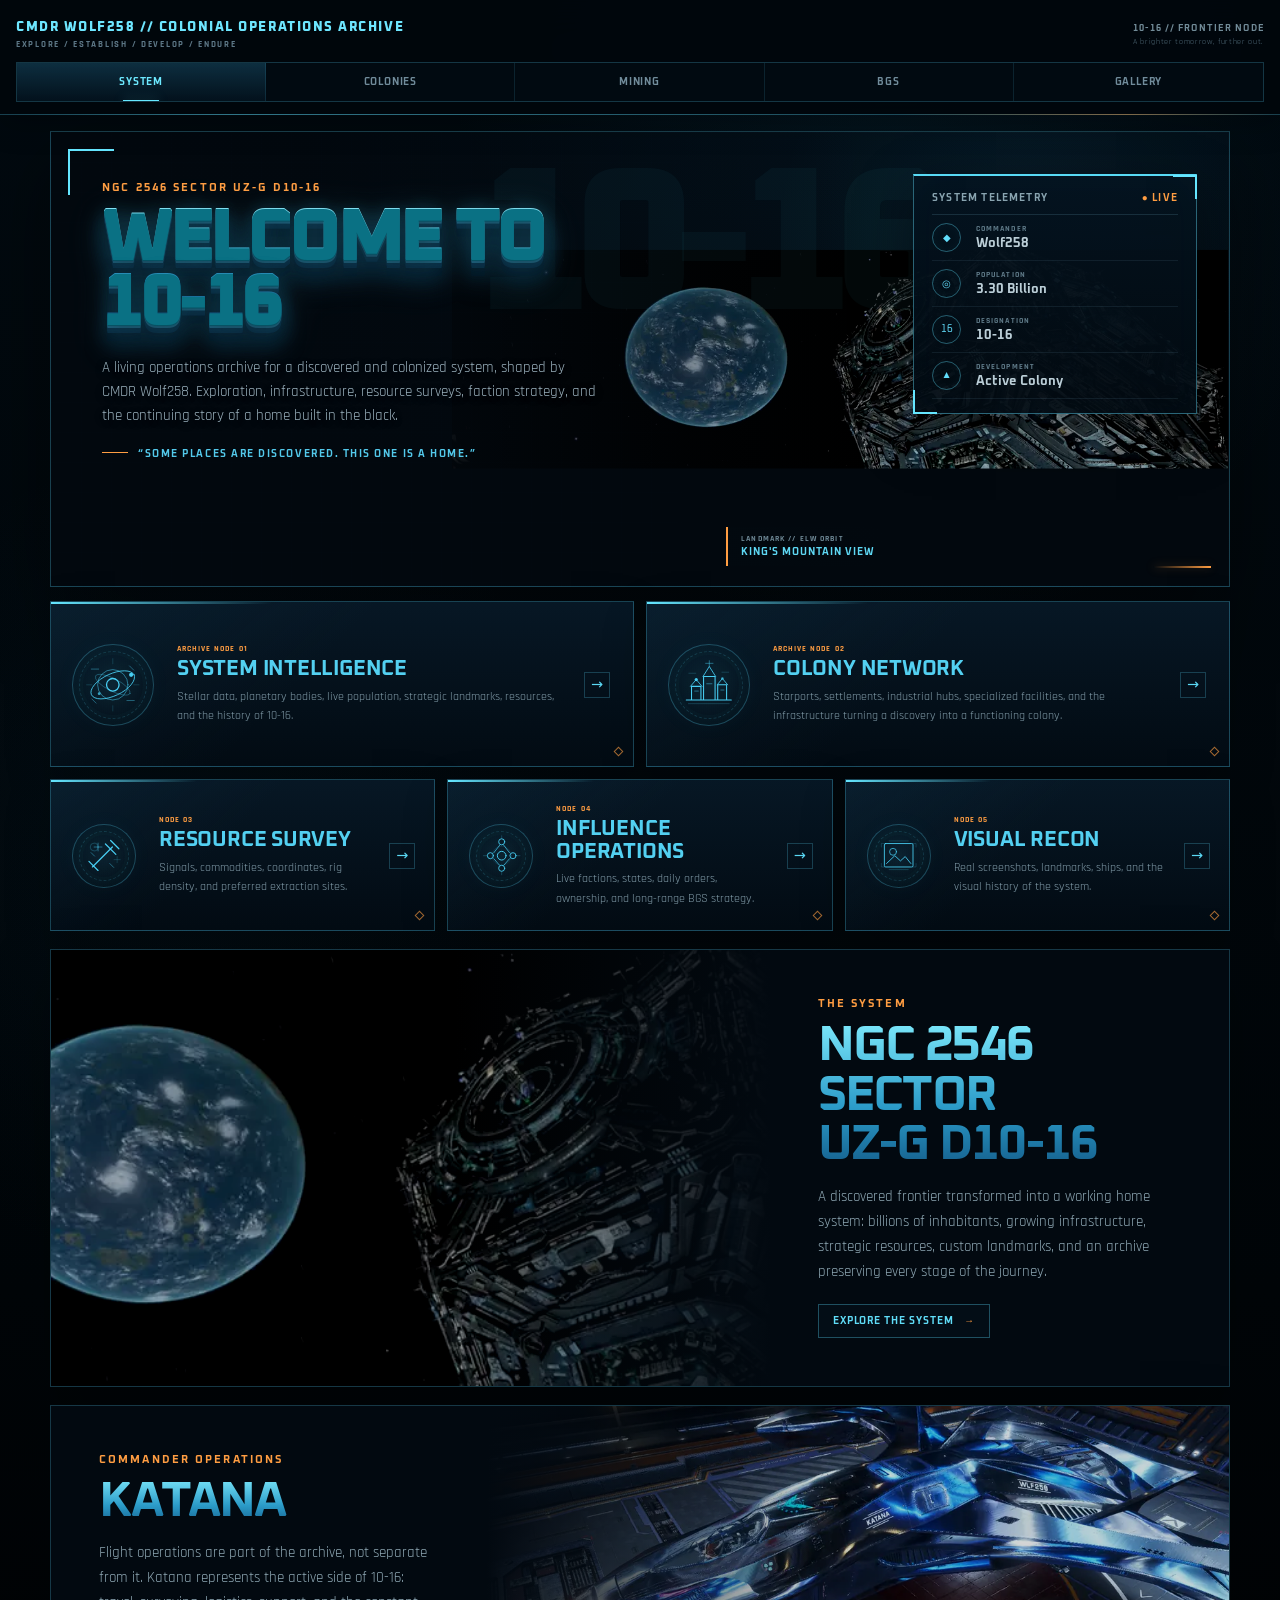
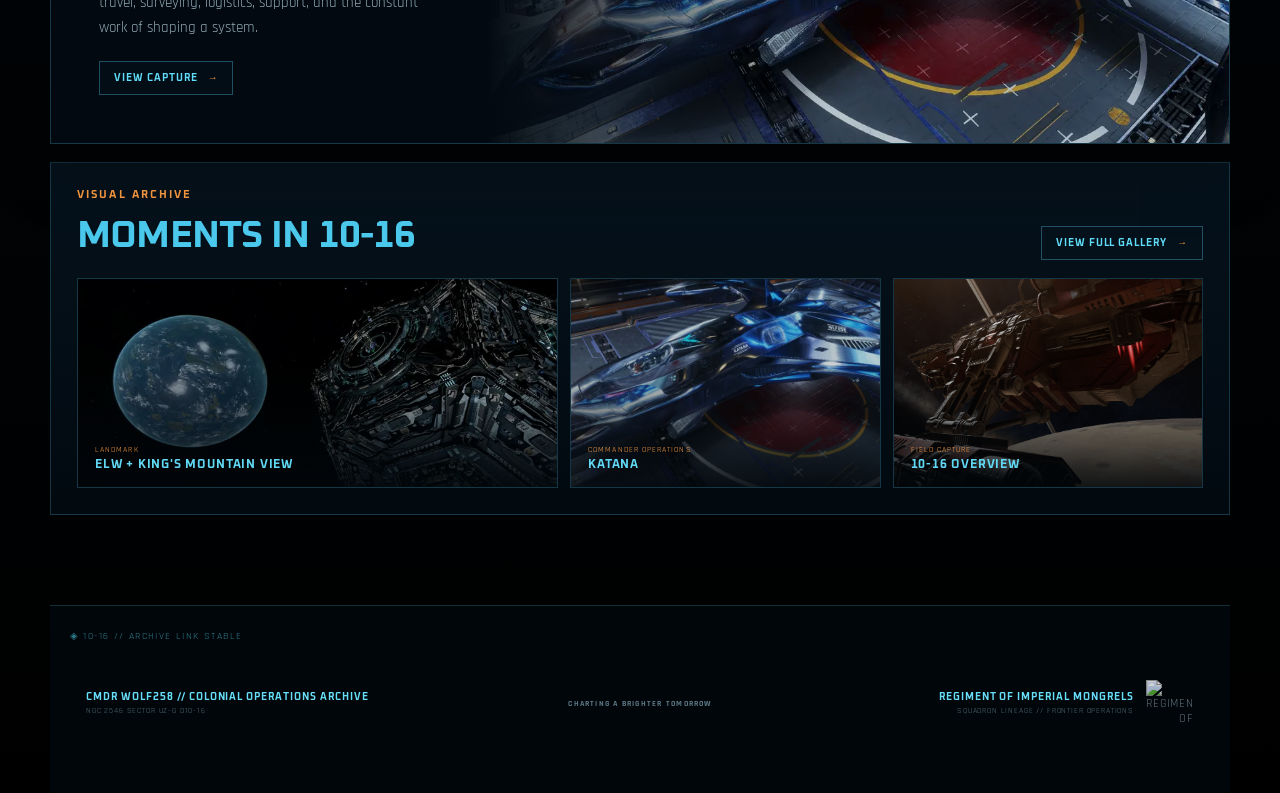
==== commit b9b8d280: "Tighten responsive hero and remove temporary emblem drawings" ====
--- a/index.html
+++ b/index.html
@@ -13,6 +13,7 @@
 
   <link rel="stylesheet" href="styles.css">
   <link rel="stylesheet" href="concept-fidelity.css">
+  <link rel="stylesheet" href="hero-responsive.css">
 </head>
 
 <body class="concept-home">
@@ -21,19 +22,6 @@
     <div class="concept-header-shell">
       <div class="concept-header-top">
         <a class="concept-brand" href="index.html" aria-label="10-16 archive home">
-          <svg class="elite-wing-mark" viewBox="0 0 140 76" aria-hidden="true">
-            <g fill="none" stroke="currentColor" stroke-linecap="round" stroke-linejoin="round">
-              <path d="M70 13 58 27 70 41 82 27 70 13Z" stroke-width="2.5"/>
-              <path d="M58 27 44 18 24 13 9 19 31 26 14 34 40 33 58 27Z" stroke-width="2.5"/>
-              <path d="M82 27 96 18 116 13 131 19 109 26 126 34 100 33 82 27Z" stroke-width="2.5"/>
-              <path d="M40 33 53 45 70 54 87 45 100 33" stroke-width="2.5"/>
-              <path d="M48 47 70 65 92 47" stroke-width="2.5"/>
-              <path d="M24 40 45 41M116 40 95 41" stroke-width="1.3" opacity=".65"/>
-              <path d="M34 49 52 49M106 49 88 49" stroke-width="1.1" opacity=".42"/>
-            </g>
-            <circle cx="70" cy="29" r="4.4" fill="currentColor"/>
-          </svg>
-
           <span class="concept-brand-copy">
             <strong>CMDR WOLF258 // COLONIAL OPERATIONS ARCHIVE</strong>
             <span>EXPLORE / ESTABLISH / DEVELOP / ENDURE</span>
@@ -45,18 +33,6 @@
             <strong>10-16 // FRONTIER NODE</strong>
             <span>A brighter tomorrow, further out.</span>
           </div>
-
-          <svg class="imperial-bird imperial-bird-header" viewBox="0 0 120 84" aria-label="Imperial inspired crest" role="img">
-            <g fill="none" stroke="currentColor" stroke-linecap="round" stroke-linejoin="round">
-              <path d="M60 10 53 22 60 32 67 22 60 10Z" stroke-width="2.1"/>
-              <path d="M53 22 38 17 21 20 10 28 31 25 18 35 42 31 53 22Z" stroke-width="2.1"/>
-              <path d="M67 22 82 17 99 20 110 28 89 25 102 35 78 31 67 22Z" stroke-width="2.1"/>
-              <path d="M42 31 31 43 14 48 35 49 46 42" stroke-width="2.1"/>
-              <path d="M78 31 89 43 106 48 85 49 74 42" stroke-width="2.1"/>
-              <path d="M46 42 60 69 74 42M52 42l8 9 8-9" stroke-width="2.1"/>
-              <path d="M42 58 60 76 78 58" stroke-width="1.5" opacity=".7"/>
-            </g>
-          </svg>
         </div>
       </div>
 
@@ -82,7 +58,7 @@
 
       <div class="concept-hero-copy">
         <p class="concept-kicker">NGC 2546 SECTOR UZ-G D10-16</p>
-        <h1 class="concept-title">WELCOME<br>TO 10-16</h1>
+        <h1 class="concept-title">WELCOME TO<br>10-16</h1>
         <p class="concept-lede">
           A living operations archive for a discovered and colonized system,
           shaped by CMDR Wolf258. Exploration, infrastructure, resource surveys,
@@ -128,16 +104,6 @@
             <strong>Active Colony</strong>
           </span>
         </div>
-
-        <svg class="imperial-bird imperial-bird-panel" viewBox="0 0 120 84" aria-hidden="true">
-          <g fill="none" stroke="currentColor" stroke-linecap="round" stroke-linejoin="round">
-            <path d="M60 10 53 22 60 32 67 22 60 10Z" stroke-width="2"/>
-            <path d="M53 22 38 17 21 20 10 28 31 25 18 35 42 31 53 22Z" stroke-width="2"/>
-            <path d="M67 22 82 17 99 20 110 28 89 25 102 35 78 31 67 22Z" stroke-width="2"/>
-            <path d="M42 31 31 43 14 48 35 49 46 42M78 31 89 43 106 48 85 49 74 42" stroke-width="2"/>
-            <path d="M46 42 60 69 74 42" stroke-width="2"/>
-          </g>
-        </svg>
       </aside>
 
       <div class="concept-landmark">
@@ -270,15 +236,6 @@
         </p>
         <a class="concept-button" href="system.html">EXPLORE THE SYSTEM <span>→</span></a>
       </div>
-      <svg class="imperial-bird imperial-bird-showcase" viewBox="0 0 120 84" aria-hidden="true">
-        <g fill="none" stroke="currentColor" stroke-linecap="round" stroke-linejoin="round">
-          <path d="M60 10 53 22 60 32 67 22 60 10Z" stroke-width="2"/>
-          <path d="M53 22 38 17 21 20 10 28 31 25 18 35 42 31 53 22Z" stroke-width="2"/>
-          <path d="M67 22 82 17 99 20 110 28 89 25 102 35 78 31 67 22Z" stroke-width="2"/>
-          <path d="M42 31 31 43 14 48 35 49 46 42M78 31 89 43 106 48 85 49 74 42" stroke-width="2"/>
-          <path d="M46 42 60 69 74 42" stroke-width="2"/>
-        </g>
-      </svg>
     </section>
 
     <section class="concept-showcase concept-showcase-katana" aria-label="Commander Operations Katana">
@@ -327,14 +284,6 @@
   <footer class="concept-footer">
     <div class="concept-footer-inner">
       <div class="concept-footer-brand">
-        <svg class="elite-wing-mark elite-wing-mark-footer" viewBox="0 0 140 76" aria-hidden="true">
-          <g fill="none" stroke="currentColor" stroke-linecap="round" stroke-linejoin="round">
-            <path d="M70 13 58 27 70 41 82 27 70 13Z" stroke-width="2.5"/>
-            <path d="M58 27 44 18 24 13 9 19 31 26 14 34 40 33 58 27Z" stroke-width="2.5"/>
-            <path d="M82 27 96 18 116 13 131 19 109 26 126 34 100 33 82 27Z" stroke-width="2.5"/>
-            <path d="M40 33 53 45 70 54 87 45 100 33M48 47 70 65 92 47" stroke-width="2.5"/>
-          </g>
-        </svg>
         <span>
           <strong>CMDR WOLF258 // COLONIAL OPERATIONS ARCHIVE</strong>
           <small>NGC 2546 SECTOR UZ-G D10-16</small>
@@ -355,4 +304,4 @@
 
   <script src="script.js"></script>
 </body>
-</html>
+</html>
--- a/hero-responsive.css
+++ b/hero-responsive.css
@@ -0,0 +1,306 @@
+/* RESPONSIVE HERO REFINEMENT
+   Focus: preserve the ELW + King's Mountain View composition at varying window sizes,
+   keep the approved command-nav treatment, and make the mobile hero substantially tighter. */
+
+/* The temporary hand-drawn emblem/crest assets have been removed from the markup.
+   Keep the archive identity typographic until genuine game assets are added. */
+.concept-brand { gap: 0; }
+.concept-header-top { min-height: 54px; }
+.concept-header-affiliation { gap: 0; }
+.concept-footer-brand { gap: 0; }
+
+/* DESKTOP / WIDE WINDOW HERO */
+.concept-hero {
+  min-height: 456px;
+}
+
+.hero-panorama {
+  width: 66%;
+  height: auto;
+  aspect-ratio: 2048 / 576;
+  top: 50%;
+  transform: translateY(-50%);
+  align-items: stretch;
+}
+
+.hero-panorama img {
+  width: 100%;
+  height: 100%;
+  object-fit: contain;
+  object-position: center;
+  transform: none;
+}
+
+.hero-panorama-shade {
+  background:
+    linear-gradient(90deg, rgba(2,8,14,1) 0%, rgba(2,8,14,.98) 22%, rgba(2,8,14,.74) 36%, rgba(2,8,14,.24) 54%, transparent 70%),
+    linear-gradient(0deg, rgba(2,8,14,.7) 0%, transparent 24%, transparent 76%, rgba(2,8,14,.12) 100%);
+}
+
+.concept-hero-copy {
+  width: 47%;
+  max-width: 600px;
+  padding: 50px 0 46px clamp(32px, 4vw, 58px);
+}
+
+.concept-title {
+  max-width: 560px;
+  font-size: clamp(3.15rem, 5.8vw, 5rem);
+  line-height: .88;
+}
+
+.concept-lede {
+  margin-top: 20px;
+  max-width: 500px;
+  font-size: .95rem;
+  line-height: 1.58;
+}
+
+.concept-quote {
+  margin-top: 19px;
+  font-size: .6rem;
+  line-height: 1.55;
+}
+
+.concept-telemetry {
+  right: clamp(18px, 2.5vw, 34px);
+  top: 42px;
+  width: min(284px, 24vw);
+  min-width: 238px;
+  padding: 16px 18px 14px;
+}
+
+.concept-telemetry-row {
+  grid-template-columns: 34px 1fr;
+  gap: 10px;
+  padding: 8px 0;
+}
+
+.concept-telemetry-icon {
+  width: 29px;
+  height: 29px;
+}
+
+.concept-landmark {
+  right: 29%;
+  bottom: 20px;
+}
+
+/* MID-SIZE WINDOWS: keep the hero composed rather than letting the image and telemetry
+   slide independently as the viewport gets narrower. */
+@media (max-width: 1180px) {
+  .concept-hero { min-height: 438px; }
+  .hero-panorama { width: 65%; }
+  .concept-hero-copy {
+    width: 52%;
+    padding: 46px 0 42px 38px;
+  }
+  .concept-title { font-size: clamp(3rem, 6.3vw, 4.55rem); }
+  .concept-lede { max-width: 430px; font-size: .9rem; }
+  .concept-telemetry {
+    width: 254px;
+    min-width: 224px;
+    right: 18px;
+    top: 42px;
+  }
+  .concept-landmark { display: none; }
+}
+
+/* PHONE LANDSCAPE / NARROW DESKTOP
+   Keep the image visible as an integrated right-side panorama and shrink telemetry
+   enough that it doesn't swallow King's Mountain View. */
+@media (max-width: 980px) and (min-width: 761px) {
+  .concept-hero { min-height: 420px; }
+  .hero-panorama {
+    position: absolute;
+    width: 63%;
+    height: auto;
+    aspect-ratio: 2048 / 576;
+    top: 54%;
+    right: 0;
+    transform: translateY(-50%);
+  }
+  .concept-hero-copy {
+    width: 54%;
+    padding: 40px 0 38px 30px;
+  }
+  .concept-title {
+    font-size: clamp(2.85rem, 6.6vw, 3.85rem);
+    max-width: 450px;
+  }
+  .concept-lede {
+    max-width: 390px;
+    margin-top: 18px;
+    font-size: .86rem;
+    line-height: 1.5;
+  }
+  .concept-quote {
+    max-width: 350px;
+    margin-top: 16px;
+    font-size: .53rem;
+  }
+  .concept-telemetry {
+    position: absolute;
+    top: 48px;
+    right: 14px;
+    bottom: auto;
+    width: 226px;
+    min-width: 0;
+    padding: 14px 15px 12px;
+  }
+  .concept-panel-head { font-size: .54rem; }
+  .concept-telemetry-row { padding: 7px 0; }
+  .concept-telemetry-copy small { font-size: .46rem; }
+  .concept-telemetry-copy strong { font-size: .72rem; }
+  .hero-ghost { left: 34%; top: 20px; opacity: .8; }
+}
+
+/* PORTRAIT / TABLET / PHONE
+   Reorder the hero into a compact reading flow. The image is a deliberate cinematic
+   strip instead of a tall block, and telemetry sits directly under the hero copy. */
+@media (max-width: 760px) {
+  .concept-header-top {
+    min-height: 48px;
+    padding: 2px 4px 4px;
+  }
+  .concept-header-motto { display: none; }
+  .concept-brand-copy strong {
+    font-size: .67rem;
+    letter-spacing: .085em;
+  }
+  .concept-brand-copy span {
+    font-size: .46rem;
+    letter-spacing: .14em;
+  }
+
+  .concept-hero {
+    display: grid;
+    grid-template-columns: 1fr;
+    min-height: 0;
+    padding: 0 0 12px;
+  }
+
+  .concept-hero-copy {
+    grid-row: 1;
+    width: 100%;
+    max-width: none;
+    padding: 30px 18px 16px;
+  }
+
+  .concept-kicker {
+    margin-bottom: 8px;
+    font-size: .57rem;
+    letter-spacing: .17em;
+  }
+
+  .concept-title {
+    max-width: 100%;
+    font-size: clamp(2.7rem, 12.5vw, 3.8rem);
+    line-height: .9;
+    letter-spacing: -.055em;
+  }
+
+  .concept-lede {
+    max-width: none;
+    margin-top: 17px;
+    font-size: .88rem;
+    line-height: 1.5;
+  }
+
+  .concept-quote {
+    max-width: none;
+    margin-top: 16px;
+    font-size: .54rem;
+    line-height: 1.5;
+    letter-spacing: .13em;
+  }
+
+  .hero-panorama {
+    grid-row: 2;
+    position: relative;
+    z-index: 4;
+    width: calc(100% - 20px);
+    height: auto;
+    aspect-ratio: 2048 / 576;
+    top: auto;
+    right: auto;
+    transform: none;
+    margin: 0 auto 8px;
+    overflow: hidden;
+    border-top: 1px solid rgba(91,214,250,.14);
+    border-bottom: 1px solid rgba(91,214,250,.14);
+  }
+
+  .hero-panorama img {
+    width: 100%;
+    height: 100%;
+    object-fit: contain;
+    object-position: center;
+  }
+
+  .hero-panorama-shade {
+    display: none;
+  }
+
+  .hero-grid-lines {
+    opacity: .11;
+    mask-image: linear-gradient(180deg, #000 0 58%, transparent 90%);
+  }
+
+  .hero-ghost {
+    left: auto;
+    right: -1.2rem;
+    top: 18px;
+    font-size: clamp(5rem, 24vw, 8rem);
+    opacity: .55;
+  }
+
+  .concept-telemetry {
+    grid-row: 3;
+    position: relative;
+    z-index: 6;
+    width: calc(100% - 28px);
+    min-width: 0;
+    right: auto;
+    top: auto;
+    bottom: auto;
+    margin: 0 auto;
+    padding: 14px 16px 12px;
+  }
+
+  .concept-panel-head { padding-bottom: 8px; }
+  .concept-telemetry-row {
+    grid-template-columns: 32px 1fr;
+    gap: 9px;
+    padding: 7px 0;
+  }
+  .concept-telemetry-icon { width: 28px; height: 28px; }
+
+  .concept-landmark { display: none; }
+}
+
+@media (max-width: 480px) {
+  .concept-header-shell { padding-top: 6px; }
+  .concept-brand-copy strong { font-size: .6rem; }
+  .concept-brand-copy span { font-size: .42rem; }
+  .concept-nav a {
+    padding-top: 10px;
+    padding-bottom: 9px;
+    font-size: .49rem;
+  }
+
+  .concept-main { width: calc(100% - 10px); }
+  .concept-hero-copy { padding: 25px 13px 13px; }
+  .concept-title { font-size: clamp(2.35rem, 12.8vw, 3.1rem); }
+  .concept-lede { margin-top: 14px; font-size: .84rem; line-height: 1.46; }
+  .concept-quote { margin-top: 13px; font-size: .5rem; letter-spacing: .11em; }
+  .concept-quote::before { width: 18px; margin-right: 7px; }
+  .hero-panorama { width: calc(100% - 14px); margin-bottom: 6px; }
+  .concept-telemetry {
+    width: calc(100% - 18px);
+    padding: 12px 13px 10px;
+  }
+  .concept-panel-head { font-size: .56rem; }
+  .concept-telemetry-copy small { font-size: .48rem; }
+  .concept-telemetry-copy strong { font-size: .75rem; }
+}
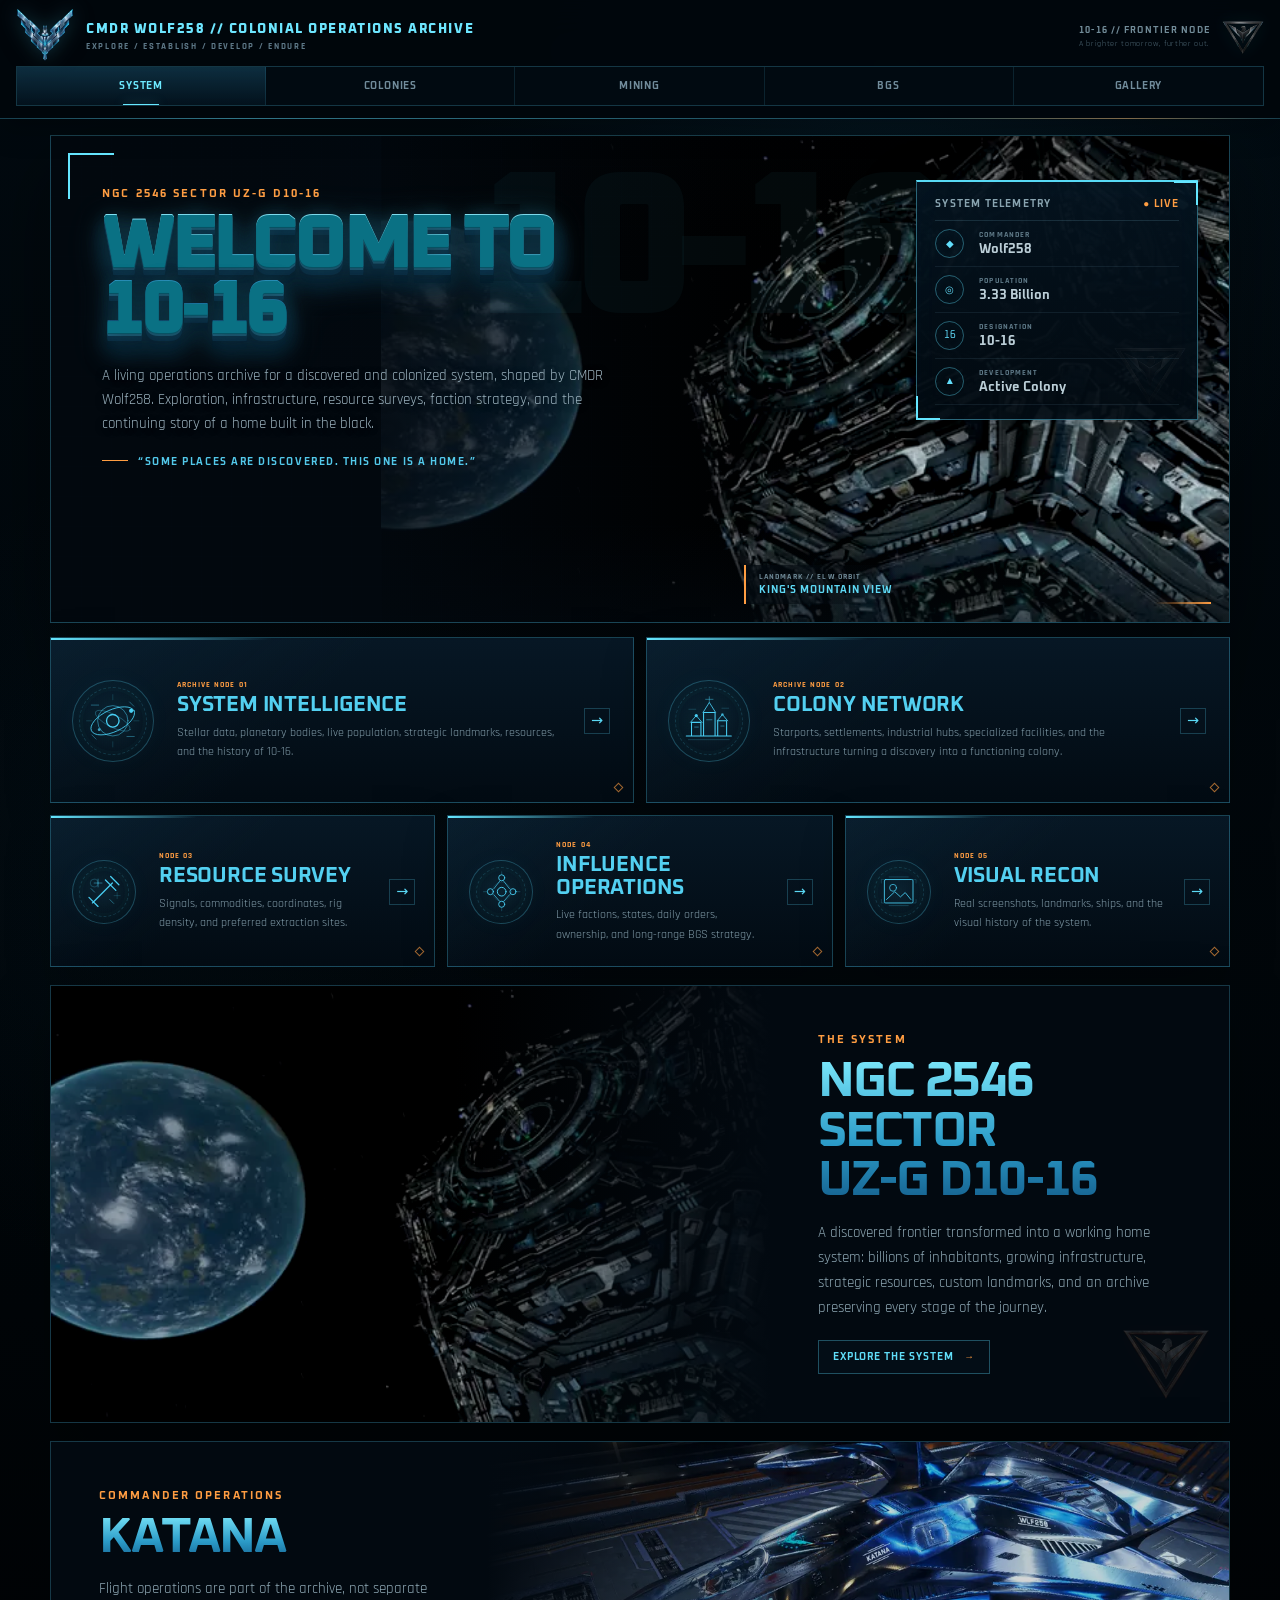
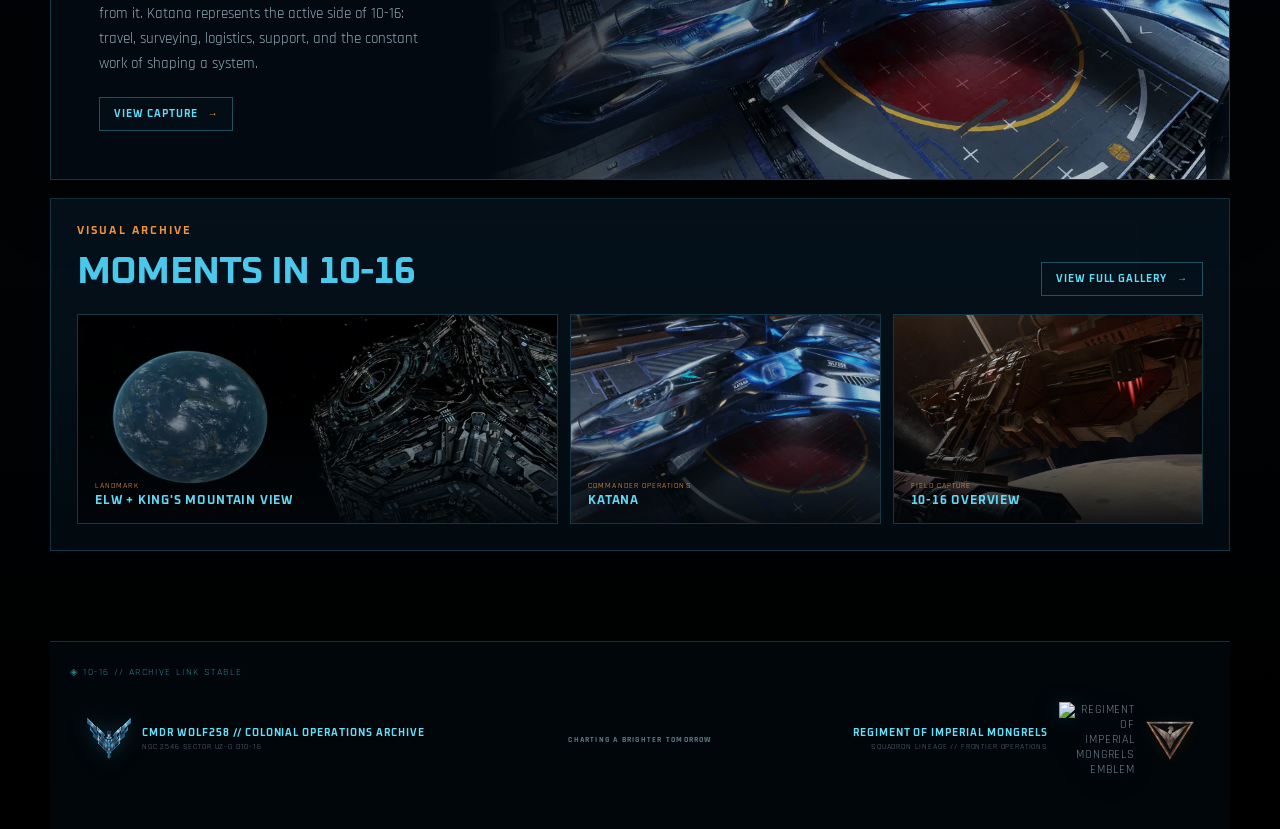
==== commit 89881e5d: "Integrate 10-16 branding assets" ====
--- a/index.html
+++ b/index.html
@@ -14,6 +14,7 @@
   <link rel="stylesheet" href="styles.css">
   <link rel="stylesheet" href="concept-fidelity.css">
   <link rel="stylesheet" href="hero-responsive.css">
+  <link rel="stylesheet" href="brand-assets.css">
 </head>
 
 <body class="concept-home">
@@ -22,6 +23,8 @@
     <div class="concept-header-shell">
       <div class="concept-header-top">
         <a class="concept-brand" href="index.html" aria-label="10-16 archive home">
+          <img class="brand-elite-mark" src="images/site/elite-command-mark.webp" alt="" aria-hidden="true">
+
           <span class="concept-brand-copy">
             <strong>CMDR WOLF258 // COLONIAL OPERATIONS ARCHIVE</strong>
             <span>EXPLORE / ESTABLISH / DEVELOP / ENDURE</span>
@@ -33,6 +36,9 @@
             <strong>10-16 // FRONTIER NODE</strong>
             <span>A brighter tomorrow, further out.</span>
           </div>
+          <img class="brand-imperial-mark brand-imperial-cyan"
+               src="images/site/imperial-cyan-mark.webp"
+               alt="" aria-hidden="true">
         </div>
       </div>
 
@@ -104,6 +110,10 @@
             <strong>Active Colony</strong>
           </span>
         </div>
+
+        <img class="telemetry-imperial-watermark"
+             src="images/site/imperial-cyan-mark.webp"
+             alt="" aria-hidden="true">
       </aside>
 
       <div class="concept-landmark">
@@ -236,6 +246,9 @@
         </p>
         <a class="concept-button" href="system.html">EXPLORE THE SYSTEM <span>→</span></a>
       </div>
+      <img class="showcase-imperial-mark"
+           src="images/site/imperial-orange-mark.webp"
+           alt="" aria-hidden="true">
     </section>
 
     <section class="concept-showcase concept-showcase-katana" aria-label="Commander Operations Katana">
@@ -284,6 +297,9 @@
   <footer class="concept-footer">
     <div class="concept-footer-inner">
       <div class="concept-footer-brand">
+        <img class="brand-elite-mark brand-elite-mark-footer"
+             src="images/site/elite-command-mark.webp"
+             alt="" aria-hidden="true">
         <span>
           <strong>CMDR WOLF258 // COLONIAL OPERATIONS ARCHIVE</strong>
           <small>NGC 2546 SECTOR UZ-G D10-16</small>
@@ -297,11 +313,16 @@
           <strong>REGIMENT OF IMPERIAL MONGRELS</strong>
           <small>SQUADRON LINEAGE // FRONTIER OPERATIONS</small>
         </span>
-        <img src="https://raw.githubusercontent.com/CMDRWolf258/mongrels-squadron/main/assets/images/branding/icon-192.png" alt="Regiment of Imperial Mongrels emblem">
+        <img class="brand-mongrel-mark"
+             src="images/site/mongrels-10-16.webp"
+             alt="Regiment of Imperial Mongrels emblem">
+        <img class="brand-imperial-mark brand-imperial-orange"
+             src="images/site/imperial-orange-mark.webp"
+             alt="" aria-hidden="true">
       </div>
     </div>
   </footer>
 
   <script src="script.js"></script>
 </body>
-</html>+</html>
--- a/hero-responsive.css
+++ b/hero-responsive.css
@@ -1,57 +1,76 @@
 /* RESPONSIVE HERO REFINEMENT
-   Focus: preserve the ELW + King's Mountain View composition at varying window sizes,
-   keep the approved command-nav treatment, and make the mobile hero substantially tighter. */
-
-/* The temporary hand-drawn emblem/crest assets have been removed from the markup.
-   Keep the archive identity typographic until genuine game assets are added. */
+   Focus: make the ELW + King's Mountain View image a major visual element while
+   preserving a controlled composition across wide, medium, landscape, and portrait windows. */
+
+/* Genuine Elite / Imperial logo assets will be added separately once supplied.
+   No temporary hand-drawn replacements are used here. */
 .concept-brand { gap: 0; }
 .concept-header-top { min-height: 54px; }
 .concept-header-affiliation { gap: 0; }
 .concept-footer-brand { gap: 0; }
 
-/* DESKTOP / WIDE WINDOW HERO */
+/* DESKTOP / WIDE WINDOW HERO
+   The panorama now fills the hero height and is deliberately cropped instead of
+   being shown as a small, fully-contained image. This makes the ELW and station
+   read much more like the approved concept. */
 .concept-hero {
-  min-height: 456px;
+  min-height: 488px;
 }
 
 .hero-panorama {
-  width: 66%;
-  height: auto;
-  aspect-ratio: 2048 / 576;
-  top: 50%;
-  transform: translateY(-50%);
+  position: absolute;
+  z-index: 0;
+  right: 0;
+  top: 0;
+  width: 72%;
+  height: 100%;
+  aspect-ratio: auto;
+  transform: none;
   align-items: stretch;
+  overflow: hidden;
 }
 
 .hero-panorama img {
   width: 100%;
   height: 100%;
-  object-fit: contain;
-  object-position: center;
+  display: block;
+  object-fit: cover;
+  object-position: 62% center;
   transform: none;
+  filter: brightness(.86) saturate(1.02) contrast(1.06);
 }
 
 .hero-panorama-shade {
   background:
-    linear-gradient(90deg, rgba(2,8,14,1) 0%, rgba(2,8,14,.98) 22%, rgba(2,8,14,.74) 36%, rgba(2,8,14,.24) 54%, transparent 70%),
-    linear-gradient(0deg, rgba(2,8,14,.7) 0%, transparent 24%, transparent 76%, rgba(2,8,14,.12) 100%);
+    linear-gradient(90deg,
+      rgba(2,8,14,1) 0%,
+      rgba(2,8,14,.99) 18%,
+      rgba(2,8,14,.86) 29%,
+      rgba(2,8,14,.48) 43%,
+      rgba(2,8,14,.12) 58%,
+      transparent 70%),
+    linear-gradient(0deg,
+      rgba(2,8,14,.58) 0%,
+      transparent 20%,
+      transparent 78%,
+      rgba(2,8,14,.15) 100%);
 }
 
 .concept-hero-copy {
   width: 47%;
-  max-width: 600px;
-  padding: 50px 0 46px clamp(32px, 4vw, 58px);
+  max-width: 610px;
+  padding: 52px 0 48px clamp(32px, 4vw, 58px);
 }
 
 .concept-title {
-  max-width: 560px;
-  font-size: clamp(3.15rem, 5.8vw, 5rem);
+  max-width: 570px;
+  font-size: clamp(3.25rem, 5.9vw, 5.15rem);
   line-height: .88;
 }
 
 .concept-lede {
   margin-top: 20px;
-  max-width: 500px;
+  max-width: 505px;
   font-size: .95rem;
   line-height: 1.58;
 }
@@ -63,10 +82,10 @@
 }
 
 .concept-telemetry {
-  right: clamp(18px, 2.5vw, 34px);
-  top: 42px;
-  width: min(284px, 24vw);
-  min-width: 238px;
+  right: clamp(18px, 2.4vw, 34px);
+  top: 44px;
+  width: min(282px, 23vw);
+  min-width: 236px;
   padding: 16px 18px 14px;
 }
 
@@ -82,72 +101,98 @@
 }
 
 .concept-landmark {
-  right: 29%;
-  bottom: 20px;
-}
-
-/* MID-SIZE WINDOWS: keep the hero composed rather than letting the image and telemetry
-   slide independently as the viewport gets narrower. */
+  right: 27.5%;
+  bottom: 18px;
+}
+
+/* MID-SIZE WINDOWS */
 @media (max-width: 1180px) {
-  .concept-hero { min-height: 438px; }
-  .hero-panorama { width: 65%; }
+  .concept-hero { min-height: 458px; }
+
+  .hero-panorama {
+    width: 70%;
+  }
+
+  .hero-panorama img {
+    object-position: 63% center;
+  }
+
   .concept-hero-copy {
     width: 52%;
     padding: 46px 0 42px 38px;
   }
-  .concept-title { font-size: clamp(3rem, 6.3vw, 4.55rem); }
-  .concept-lede { max-width: 430px; font-size: .9rem; }
+
+  .concept-title {
+    font-size: clamp(3rem, 6.3vw, 4.6rem);
+  }
+
+  .concept-lede {
+    max-width: 435px;
+    font-size: .9rem;
+  }
+
   .concept-telemetry {
-    width: 254px;
-    min-width: 224px;
+    width: 252px;
+    min-width: 222px;
     right: 18px;
-    top: 42px;
-  }
+    top: 38px;
+  }
+
   .concept-landmark { display: none; }
 }
 
 /* PHONE LANDSCAPE / NARROW DESKTOP
-   Keep the image visible as an integrated right-side panorama and shrink telemetry
-   enough that it doesn't swallow King's Mountain View. */
+   Keep a large right-side image and intentionally crop it around the ELW/station pair. */
 @media (max-width: 980px) and (min-width: 761px) {
-  .concept-hero { min-height: 420px; }
+  .concept-hero { min-height: 424px; }
+
   .hero-panorama {
     position: absolute;
-    width: 63%;
-    height: auto;
-    aspect-ratio: 2048 / 576;
-    top: 54%;
+    width: 68%;
+    height: 100%;
+    top: 0;
     right: 0;
-    transform: translateY(-50%);
-  }
+    transform: none;
+  }
+
+  .hero-panorama img {
+    object-fit: cover;
+    object-position: 63% center;
+  }
+
   .concept-hero-copy {
     width: 54%;
     padding: 40px 0 38px 30px;
   }
+
   .concept-title {
-    font-size: clamp(2.85rem, 6.6vw, 3.85rem);
-    max-width: 450px;
-  }
+    font-size: clamp(2.85rem, 6.6vw, 3.9rem);
+    max-width: 455px;
+  }
+
   .concept-lede {
     max-width: 390px;
     margin-top: 18px;
     font-size: .86rem;
     line-height: 1.5;
   }
+
   .concept-quote {
     max-width: 350px;
     margin-top: 16px;
     font-size: .53rem;
   }
+
   .concept-telemetry {
     position: absolute;
-    top: 48px;
+    top: 46px;
     right: 14px;
     bottom: auto;
     width: 226px;
     min-width: 0;
     padding: 14px 15px 12px;
   }
+
   .concept-panel-head { font-size: .54rem; }
   .concept-telemetry-row { padding: 7px 0; }
   .concept-telemetry-copy small { font-size: .46rem; }
@@ -156,18 +201,21 @@
 }
 
 /* PORTRAIT / TABLET / PHONE
-   Reorder the hero into a compact reading flow. The image is a deliberate cinematic
-   strip instead of a tall block, and telemetry sits directly under the hero copy. */
+   The image becomes a larger cinematic crop between the copy and telemetry instead
+   of a thin strip. Both the planet and King's Mountain View remain visible. */
 @media (max-width: 760px) {
   .concept-header-top {
     min-height: 48px;
     padding: 2px 4px 4px;
   }
+
   .concept-header-motto { display: none; }
+
   .concept-brand-copy strong {
     font-size: .67rem;
     letter-spacing: .085em;
   }
+
   .concept-brand-copy span {
     font-size: .46rem;
     letter-spacing: .14em;
@@ -220,30 +268,37 @@
     position: relative;
     z-index: 4;
     width: calc(100% - 20px);
-    height: auto;
-    aspect-ratio: 2048 / 576;
+    height: clamp(170px, 28vw, 220px);
+    aspect-ratio: auto;
     top: auto;
     right: auto;
     transform: none;
-    margin: 0 auto 8px;
+    margin: 0 auto 7px;
     overflow: hidden;
-    border-top: 1px solid rgba(91,214,250,.14);
-    border-bottom: 1px solid rgba(91,214,250,.14);
+    border-top: 1px solid rgba(91,214,250,.18);
+    border-bottom: 1px solid rgba(91,214,250,.18);
+    background: #01070c;
   }
 
   .hero-panorama img {
     width: 100%;
     height: 100%;
-    object-fit: contain;
-    object-position: center;
+    object-fit: cover;
+    object-position: 58% center;
+    filter: brightness(.92) saturate(1.04) contrast(1.06);
   }
 
   .hero-panorama-shade {
-    display: none;
+    display: block;
+    z-index: 5;
+    background:
+      linear-gradient(90deg, rgba(2,8,14,.12), transparent 17%, transparent 84%, rgba(2,8,14,.14)),
+      linear-gradient(0deg, rgba(2,8,14,.18), transparent 26%, transparent 78%, rgba(2,8,14,.1));
+    pointer-events: none;
   }
 
   .hero-grid-lines {
-    opacity: .11;
+    opacity: .1;
     mask-image: linear-gradient(180deg, #000 0 58%, transparent 90%);
   }
 
@@ -252,7 +307,7 @@
     right: -1.2rem;
     top: 18px;
     font-size: clamp(5rem, 24vw, 8rem);
-    opacity: .55;
+    opacity: .5;
   }
 
   .concept-telemetry {
@@ -269,12 +324,17 @@
   }
 
   .concept-panel-head { padding-bottom: 8px; }
+
   .concept-telemetry-row {
     grid-template-columns: 32px 1fr;
     gap: 9px;
     padding: 7px 0;
   }
-  .concept-telemetry-icon { width: 28px; height: 28px; }
+
+  .concept-telemetry-icon {
+    width: 28px;
+    height: 28px;
+  }
 
   .concept-landmark { display: none; }
 }
@@ -283,6 +343,7 @@
   .concept-header-shell { padding-top: 6px; }
   .concept-brand-copy strong { font-size: .6rem; }
   .concept-brand-copy span { font-size: .42rem; }
+
   .concept-nav a {
     padding-top: 10px;
     padding-bottom: 9px;
@@ -295,11 +356,22 @@
   .concept-lede { margin-top: 14px; font-size: .84rem; line-height: 1.46; }
   .concept-quote { margin-top: 13px; font-size: .5rem; letter-spacing: .11em; }
   .concept-quote::before { width: 18px; margin-right: 7px; }
-  .hero-panorama { width: calc(100% - 14px); margin-bottom: 6px; }
+
+  .hero-panorama {
+    width: calc(100% - 14px);
+    height: 170px;
+    margin-bottom: 6px;
+  }
+
+  .hero-panorama img {
+    object-position: 58% center;
+  }
+
   .concept-telemetry {
     width: calc(100% - 18px);
     padding: 12px 13px 10px;
   }
+
   .concept-panel-head { font-size: .56rem; }
   .concept-telemetry-copy small { font-size: .48rem; }
   .concept-telemetry-copy strong { font-size: .75rem; }
--- a/brand-assets.css
+++ b/brand-assets.css
@@ -0,0 +1,180 @@
+/* 10-16 BRAND ASSET PASS
+   Uses the selected 10-16 Elite/Imperial-inspired marks plus the approved
+   cyan Mongrel badge. Intentionally restrained: identity accents, not wallpaper. */
+
+.brand-elite-mark,
+.brand-imperial-mark,
+.telemetry-imperial-watermark,
+.showcase-imperial-mark,
+.brand-mongrel-mark {
+  display: block;
+  object-fit: contain;
+  pointer-events: none;
+  user-select: none;
+}
+
+/* HEADER */
+.concept-brand {
+  gap: 12px;
+}
+
+.brand-elite-mark {
+  width: 58px;
+  height: 58px;
+  flex: 0 0 58px;
+  filter:
+    drop-shadow(0 0 9px rgba(74, 218, 255, .22))
+    drop-shadow(0 5px 11px rgba(0, 0, 0, .42));
+}
+
+.concept-header-affiliation {
+  gap: 12px;
+}
+
+.brand-imperial-cyan {
+  width: 42px;
+  height: 42px;
+  opacity: .82;
+  filter: drop-shadow(0 0 9px rgba(61, 205, 244, .12));
+}
+
+/* TELEMETRY */
+.telemetry-imperial-watermark {
+  position: absolute;
+  z-index: 0;
+  right: 10px;
+  bottom: 7px;
+  width: 74px;
+  height: 74px;
+  opacity: .09;
+  filter: saturate(.85) drop-shadow(0 0 8px rgba(65, 218, 255, .16));
+}
+
+.concept-telemetry > *:not(.telemetry-imperial-watermark) {
+  position: relative;
+  z-index: 1;
+}
+
+/* SYSTEM SHOWCASE */
+.showcase-imperial-mark {
+  position: absolute;
+  z-index: 3;
+  right: 20px;
+  bottom: 16px;
+  width: 86px;
+  height: 86px;
+  opacity: .18;
+  filter: drop-shadow(0 0 10px rgba(255, 157, 66, .12));
+}
+
+/* FOOTER */
+.brand-elite-mark-footer {
+  width: 46px;
+  height: 46px;
+  flex-basis: 46px;
+  opacity: .92;
+}
+
+.concept-footer-brand {
+  gap: 10px;
+}
+
+.concept-footer-mongrels {
+  gap: 11px;
+}
+
+.brand-mongrel-mark {
+  width: 76px !important;
+  height: 76px !important;
+  flex: 0 0 76px;
+  object-fit: contain !important;
+  opacity: .96 !important;
+  filter:
+    drop-shadow(0 0 10px rgba(55, 209, 255, .18))
+    drop-shadow(0 8px 16px rgba(0, 0, 0, .46));
+}
+
+.brand-imperial-orange {
+  width: 34px;
+  height: 34px;
+  flex: 0 0 34px;
+  opacity: .54;
+  filter: drop-shadow(0 0 8px rgba(255, 157, 66, .14));
+}
+
+/* Keep the photographic hero dominant on medium widths. */
+@media (max-width: 1180px) {
+  .concept-header-affiliation .brand-imperial-cyan {
+    display: none;
+  }
+}
+
+@media (max-width: 760px) {
+  .concept-brand {
+    gap: 8px;
+  }
+
+  .brand-elite-mark {
+    width: 44px;
+    height: 44px;
+    flex-basis: 44px;
+  }
+
+  .telemetry-imperial-watermark {
+    width: 60px;
+    height: 60px;
+    opacity: .075;
+  }
+
+  .showcase-imperial-mark {
+    width: 64px;
+    height: 64px;
+    right: 12px;
+    bottom: 10px;
+    opacity: .15;
+  }
+
+  .concept-footer-brand {
+    gap: 9px;
+  }
+
+  .brand-elite-mark-footer {
+    width: 40px;
+    height: 40px;
+    flex-basis: 40px;
+  }
+
+  .brand-mongrel-mark {
+    width: 68px !important;
+    height: 68px !important;
+    flex-basis: 68px;
+  }
+
+  .brand-imperial-orange {
+    width: 30px;
+    height: 30px;
+    flex-basis: 30px;
+  }
+}
+
+@media (max-width: 480px) {
+  .brand-elite-mark {
+    width: 38px;
+    height: 38px;
+    flex-basis: 38px;
+  }
+
+  .concept-brand-copy strong {
+    font-size: .56rem;
+  }
+
+  .concept-brand-copy span {
+    font-size: .4rem;
+  }
+
+  .brand-mongrel-mark {
+    width: 60px !important;
+    height: 60px !important;
+    flex-basis: 60px;
+  }
+}
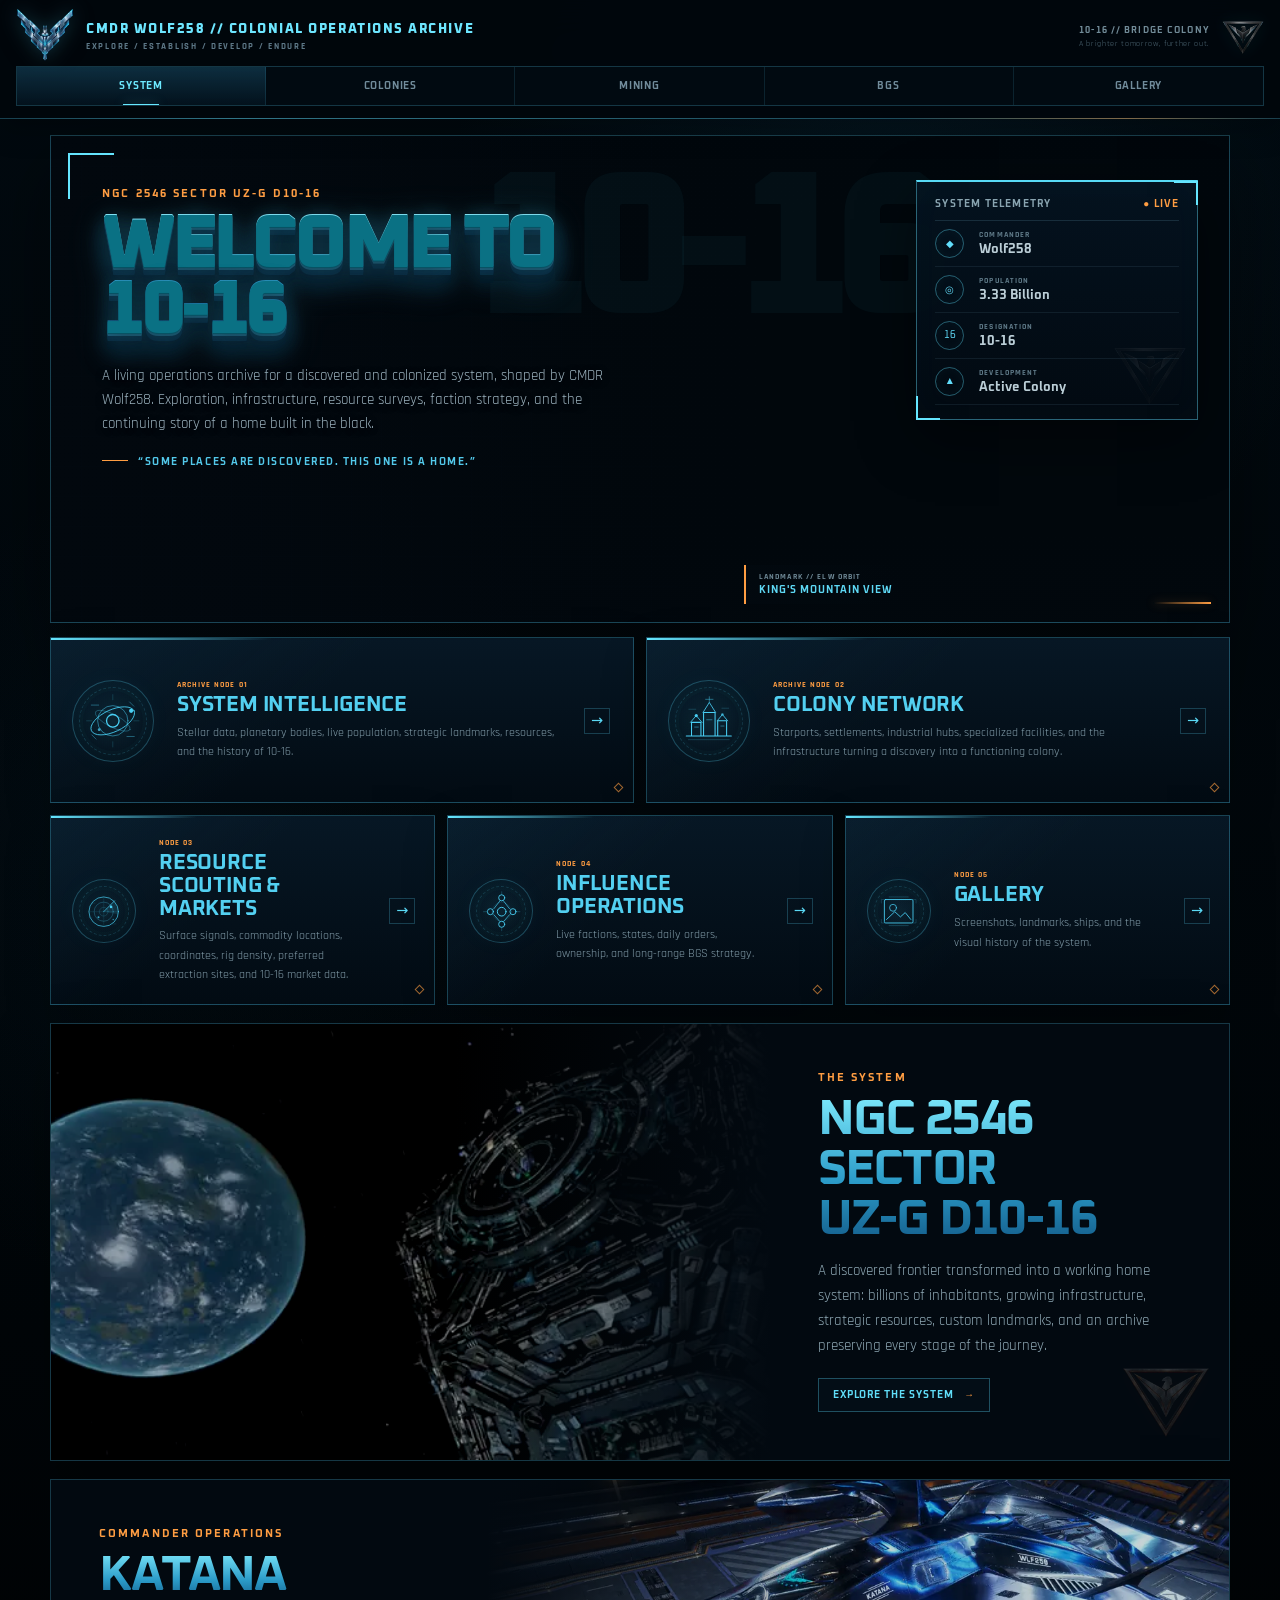
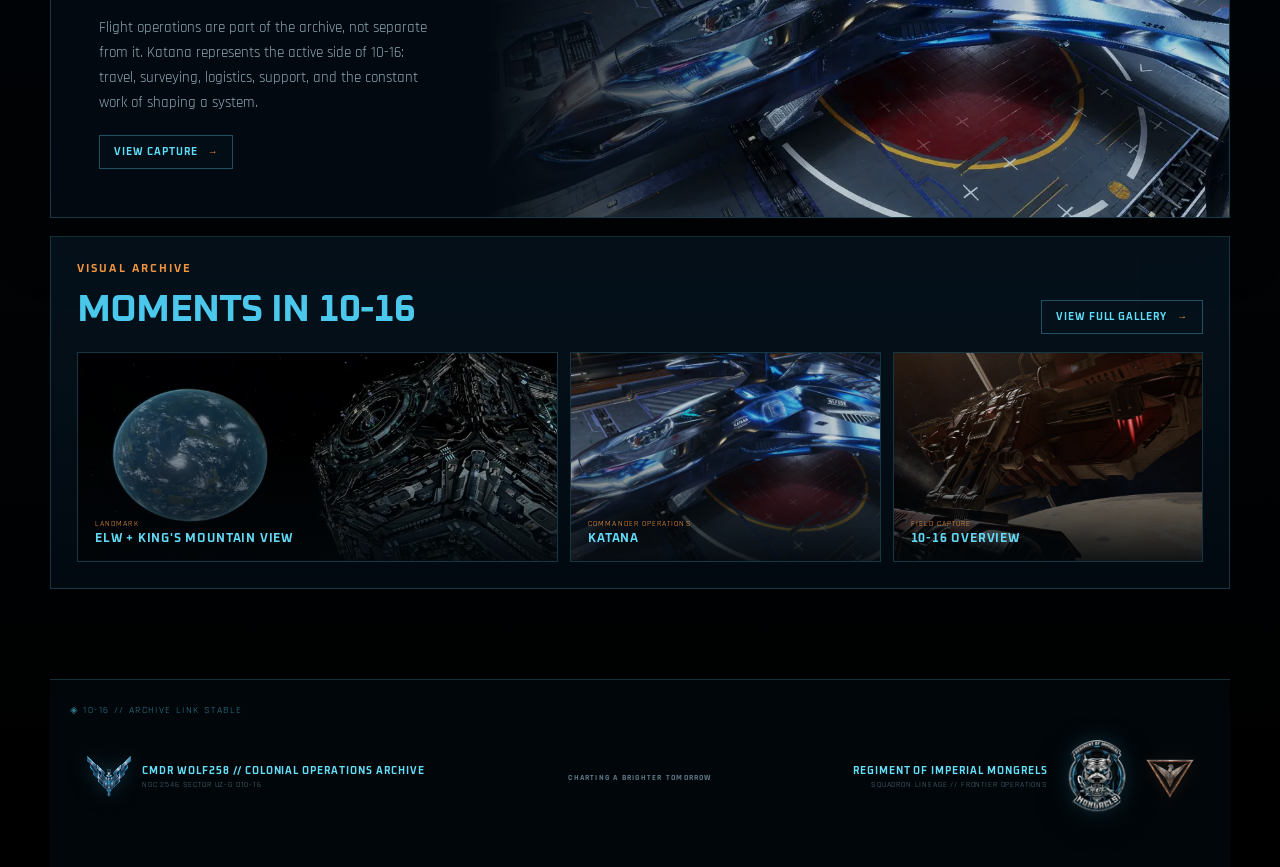
==== commit 4b0f775a: "Polish homepage labels, scouting node, and metallic UI" ====
--- a/index.html
+++ b/index.html
@@ -15,6 +15,7 @@
   <link rel="stylesheet" href="concept-fidelity.css">
   <link rel="stylesheet" href="hero-responsive.css">
   <link rel="stylesheet" href="brand-assets.css">
+  <link rel="stylesheet" href="homepage-polish.css">
 </head>
 
 <body class="concept-home">
@@ -33,7 +34,7 @@
 
         <div class="concept-header-affiliation">
           <div class="concept-header-motto">
-            <strong>10-16 // FRONTIER NODE</strong>
+            <strong>10-16 // BRIDGE COLONY</strong>
             <span>A brighter tomorrow, further out.</span>
           </div>
           <img class="brand-imperial-mark brand-imperial-cyan"
@@ -170,19 +171,25 @@
 
       <a class="concept-node concept-node-minor" href="mining.html">
         <span class="concept-node-icon concept-node-icon-small" aria-hidden="true">
-          <svg viewBox="0 0 100 100">
-            <g fill="none" stroke="currentColor" stroke-linecap="round" stroke-linejoin="round">
-              <path d="M24 76 70 30M54 23l24 24M66 15l19 19M16 63l21 21" stroke-width="2.8"/>
-              <path d="M28 30h18M37 21v18M64 68l9 9M21 43l8 8" stroke-width="1.4" opacity=".72"/>
-              <circle cx="28" cy="30" r="9" stroke-width="1.1" opacity=".52"/>
-              <path d="M74 59h14M81 52v14" stroke-width=".9" opacity=".45"/>
-            </g>
+          <svg class="resource-radar" viewBox="0 0 100 100">
+            <g fill="none" stroke="currentColor" stroke-linecap="round">
+              <circle cx="50" cy="50" r="34" stroke-width="1.6"/>
+              <circle cx="50" cy="50" r="22" stroke-width="1" opacity=".58"/>
+              <circle cx="50" cy="50" r="10" stroke-width=".9" opacity=".42"/>
+              <path d="M50 16v68M16 50h68" stroke-width=".8" opacity=".30"/>
+              <path class="radar-sweep" d="M50 50 73 26A34 34 0 0 1 83 56Z" fill="currentColor" opacity=".12" stroke="none"/>
+              <path class="radar-sweep" d="M50 50 75 25" stroke-width="2" opacity=".78"/>
+              <path d="M22 30h8M70 78h8M18 64h5" stroke-width=".8" opacity=".36"/>
+            </g>
+            <circle class="radar-contact" cx="67" cy="39" r="3" fill="currentColor"/>
+            <circle class="radar-contact" cx="38" cy="63" r="2.3" fill="currentColor" opacity=".78"/>
+            <circle class="radar-contact" cx="72" cy="68" r="1.8" fill="currentColor" opacity=".58"/>
           </svg>
         </span>
         <span class="concept-node-copy">
           <small>NODE 03</small>
-          <h2>RESOURCE SURVEY</h2>
-          <p>Signals, commodities, coordinates, rig density, and preferred extraction sites.</p>
+          <h2>RESOURCE SCOUTING &amp; MARKETS</h2>
+          <p>Surface signals, commodity locations, coordinates, rig density, preferred extraction sites, and 10-16 market data.</p>
         </span>
         <span class="concept-node-arrow">→</span>
       </a>
@@ -224,8 +231,8 @@
         </span>
         <span class="concept-node-copy">
           <small>NODE 05</small>
-          <h2>VISUAL RECON</h2>
-          <p>Real screenshots, landmarks, ships, and the visual history of the system.</p>
+          <h2>GALLERY</h2>
+          <p>Screenshots, landmarks, ships, and the visual history of the system.</p>
         </span>
         <span class="concept-node-arrow">→</span>
       </a>
--- a/brand-assets.css
+++ b/brand-assets.css
@@ -83,18 +83,33 @@
   gap: 11px;
 }
 
+/* The original source image is retained in the markup as a semantic fallback,
+   but the visible badge is the true-alpha WebP below. This avoids the black
+   square baked into the older source asset without altering the rest of the footer. */
 .brand-mongrel-mark {
-  width: 76px !important;
-  height: 76px !important;
+  display: none !important;
+}
+
+.concept-footer-mongrels > span {
+  order: 1;
+}
+
+.concept-footer-mongrels::after {
+  content: "";
+  display: block;
+  order: 2;
+  width: 76px;
+  height: 76px;
   flex: 0 0 76px;
-  object-fit: contain !important;
-  opacity: .96 !important;
+  background: center / contain no-repeat url("[data-uri]");
+  pointer-events: none;
   filter:
     drop-shadow(0 0 10px rgba(55, 209, 255, .18))
     drop-shadow(0 8px 16px rgba(0, 0, 0, .46));
 }
 
 .brand-imperial-orange {
+  order: 3;
   width: 34px;
   height: 34px;
   flex: 0 0 34px;
@@ -144,9 +159,9 @@
     flex-basis: 40px;
   }
 
-  .brand-mongrel-mark {
-    width: 68px !important;
-    height: 68px !important;
+  .concept-footer-mongrels::after {
+    width: 68px;
+    height: 68px;
     flex-basis: 68px;
   }
 
@@ -172,9 +187,76 @@
     font-size: .4rem;
   }
 
-  .brand-mongrel-mark {
-    width: 60px !important;
-    height: 60px !important;
+  .concept-footer-mongrels::after {
+    width: 60px;
+    height: 60px;
     flex-basis: 60px;
   }
 }
+
+/* HERO COMPOSITION REPAIR
+   Use the higher-quality copy already preserved in the user's squadron archive.
+   Keeping it as a background avoids browser upscaling of the damaged local copy
+   and lets the complete ELW + King's Mountain View panorama stay in frame. */
+.hero-panorama {
+  width: 100%;
+  background-color: #01070c;
+  background-image: url("https://raw.githubusercontent.com/CMDRWolf258/mongrels-squadron/main/assets/images/gallery/kings-mountain-view.webp");
+  background-repeat: no-repeat;
+  background-position: center center;
+  background-size: 100% auto;
+}
+
+.hero-panorama img {
+  opacity: 0;
+}
+
+.hero-panorama-shade {
+  background:
+    linear-gradient(90deg,
+      rgba(2,8,14,.96) 0%,
+      rgba(2,8,14,.90) 14%,
+      rgba(2,8,14,.68) 27%,
+      rgba(2,8,14,.34) 39%,
+      rgba(2,8,14,.10) 50%,
+      transparent 61%),
+    linear-gradient(0deg,
+      rgba(2,8,14,.32) 0%,
+      transparent 18%,
+      transparent 82%,
+      rgba(2,8,14,.10) 100%);
+}
+
+@media (max-width: 1180px) {
+  .hero-panorama {
+    width: 100%;
+    background-position: center center;
+    background-size: 100% auto;
+  }
+}
+
+@media (max-width: 980px) and (min-width: 761px) {
+  .hero-panorama {
+    width: 100%;
+    background-position: center center;
+    background-size: 100% auto;
+  }
+}
+
+@media (max-width: 760px) {
+  .hero-panorama {
+    width: calc(100% - 20px);
+    height: clamp(180px, 31vw, 230px);
+    background-position: center center;
+    background-size: cover;
+  }
+}
+
+@media (max-width: 480px) {
+  .hero-panorama {
+    width: calc(100% - 14px);
+    height: 185px;
+    background-position: center center;
+    background-size: cover;
+  }
+}
